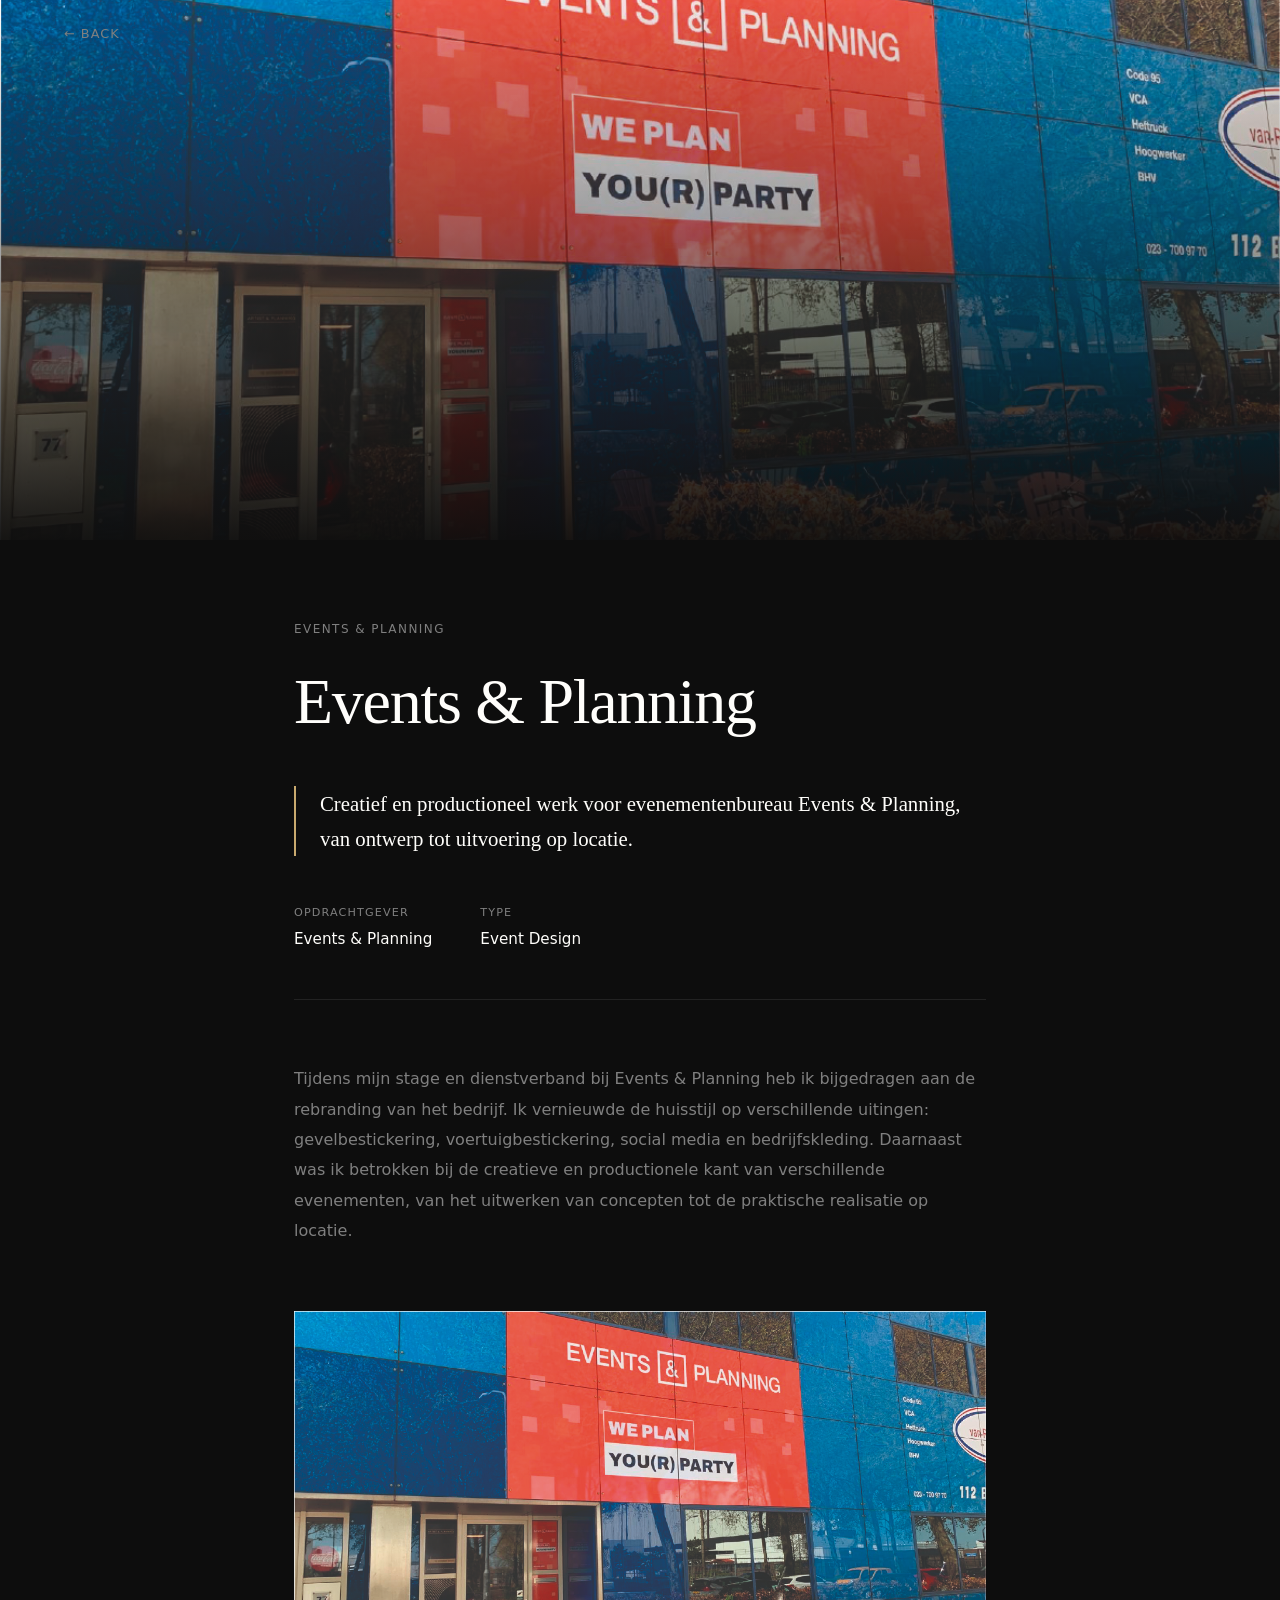
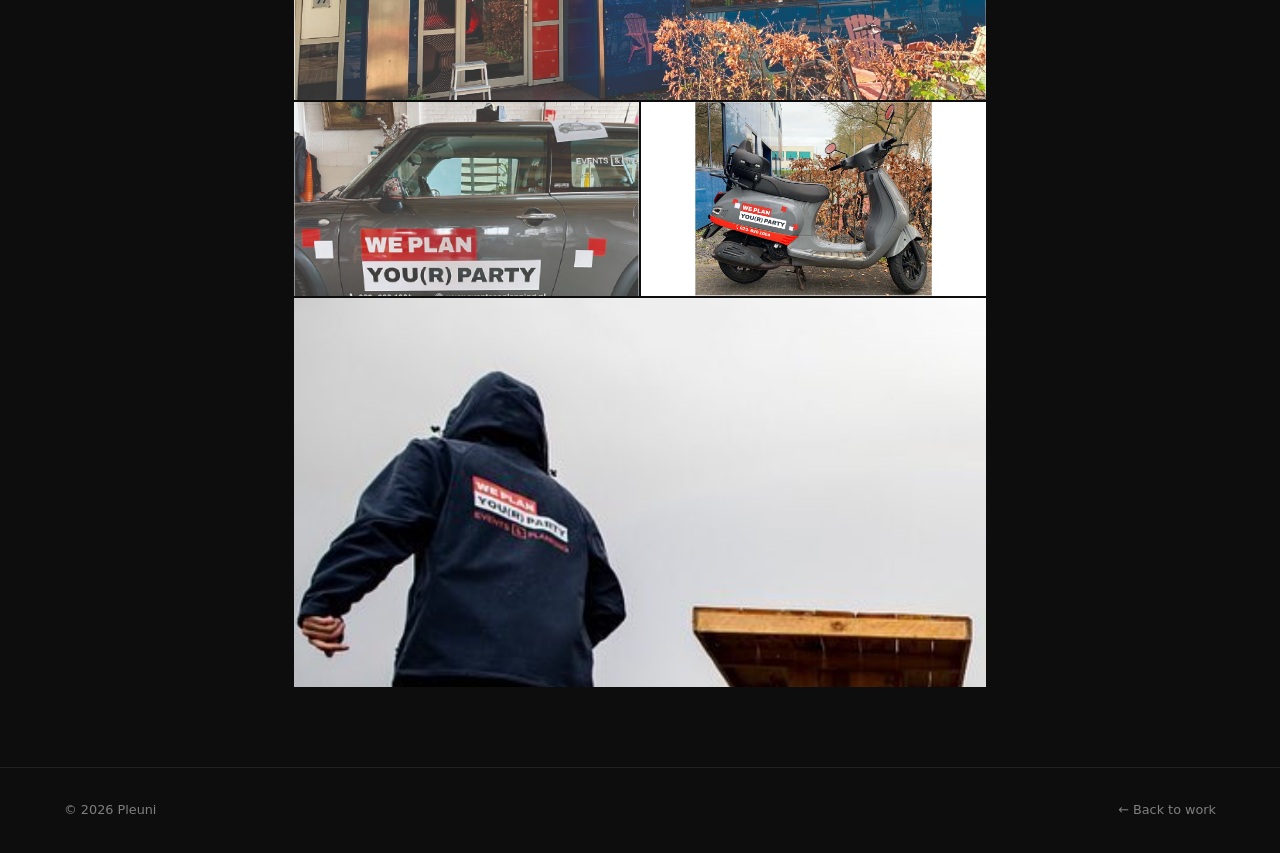
==== events.html @ d431f36a "hl" ====
<!DOCTYPE html>
<html lang="en">
<head>
  <meta charset="UTF-8" />
  <meta name="viewport" content="width=device-width, initial-scale=1.0" />
  <title>Events &amp; Planning — Pleuni</title>
  <link rel="stylesheet" href="style.css" />
  <link rel="stylesheet" href="project.css" />
</head>
<body>

  <a href="index.html#work" class="back-link">← Back</a>

  <div class="project-hero" style="background-image: url('assets/events/Asset2.jpg');"></div>

  <div class="project-body">
    <span class="label">Events &amp; Planning</span>
    <h1 style="font-family:Georgia,serif;font-size:clamp(2rem,5vw,4rem);font-weight:normal;letter-spacing:-0.02em;margin-bottom:2rem;">Events &amp; Planning</h1>

    <p class="project-intro">Creatief en productioneel werk voor evenementenbureau Events &amp; Planning, van ontwerp tot uitvoering op locatie.</p>

    <div class="project-meta">
      <div class="meta-item"><span class="meta-label">Opdrachtgever</span><span class="meta-value">Events &amp; Planning</span></div>
      <div class="meta-item"><span class="meta-label">Type</span><span class="meta-value">Event Design</span></div>
    </div>

    <div class="project-text">
      <p>Tijdens mijn stage en dienstverband bij Events & Planning heb ik bijgedragen aan de rebranding van het bedrijf. Ik vernieuwde de huisstijl op verschillende uitingen: gevelbestickering, voertuigbestickering, social media en bedrijfskleding.
Daarnaast was ik betrokken bij de creatieve en productionele kant van verschillende evenementen, van het uitwerken van concepten tot de praktische realisatie op locatie.
</p>
    </div>

    <div class="gallery cols-2">
      <img src="assets/events/Asset2.jpg" alt="Events & Planning" class="wide span-2" />
      <img src="assets/events/Asset3.jpg" alt="Detail" class="wide" />
      <img src="assets/events/scootie.jpg" alt="Scootie" class="wide" />
<img src="assets/events/screenshot.png" alt="Screenshot" class="wide span-2 top" />    </div>
  </div>

  <footer>
    <span>© 2026 Pleuni</span>
    <a href="index.html#work" style="color:var(--muted);text-decoration:none;font-size:0.8rem;">← Back to work</a>
  </footer>

</body>
</html>
---- style.css ----
/* ── Reset & base ── */
*, *::before, *::after { box-sizing: border-box; margin: 0; padding: 0; }

:root {
  --bg: #0d0d0d;
  --bg-2: #111111;
  --bg-3: #161616;
  --text: #fffefb;
  --muted: #7f7f7f;
  --border: #222;
  --accent: #c8a96e;
  --font-sans: 'Inter', system-ui, -apple-system, sans-serif;
  --font-serif: 'Georgia', 'Times New Roman', serif;
}

html {
  scroll-behavior: smooth;
  overflow-x: hidden;
}

body {
  background: var(--bg);
  color: var(--text);
  font-family: var(--font-sans);
  font-size: 16px;
  line-height: 1.6;
  overflow-x: hidden;
}

/* ── Nav ── */
nav {
  position: fixed;
  top: 0; left: 0; right: 0;
  z-index: 100;
  display: flex;
  justify-content: space-between;
  align-items: center;
  padding: 1.25rem 4rem;
  background: rgba(13, 13, 13, 0.85);
  backdrop-filter: blur(12px);
  border-bottom: 1px solid transparent;
  transition: border-color 0.3s;
}

nav.scrolled { border-bottom-color: var(--border); }

.nav-logo {
  font-size: 1.1rem;
  font-weight: 600;
  letter-spacing: -0.02em;
  color: var(--text);
}

nav ul {
  display: flex;
  gap: 2.5rem;
  list-style: none;
}

nav a {
  color: var(--muted);
  text-decoration: none;
  font-size: 0.875rem;
  letter-spacing: 0.04em;
  text-transform: uppercase;
  transition: color 0.2s;
}

nav a:hover { color: var(--text); }

/* ── Shared ── */
.label {
  display: block;
  font-size: 0.75rem;
  letter-spacing: 0.12em;
  text-transform: uppercase;
  color: var(--muted);
  margin-bottom: 0.75rem;
}

.section-header { margin-bottom: 3.5rem; }
.section-header h2 {
  font-family: var(--font-serif);
  font-size: clamp(2.5rem, 5vw, 4rem);
  font-weight: normal;
  line-height: 1.1;
  letter-spacing: -0.02em;
}

.btn {
  display: inline-block;
  padding: 0.85rem 2rem;
  border: 1px solid var(--text);
  color: var(--text);
  text-decoration: none;
  font-size: 0.875rem;
  letter-spacing: 0.06em;
  text-transform: uppercase;
  transition: background 0.2s, color 0.2s;
}

.btn:hover {
  background: var(--text);
  color: var(--bg);
}

.btn-large {
  font-size: 1rem;
  padding: 1.1rem 2.5rem;
}

.placeholder {
  background: var(--bg-3);
  border: 1px solid var(--border);
}

/* ── Hero ── */
#hero {
  min-height: 100vh;
  display: flex;
  flex-direction: row;
  align-items: center;
  justify-content: space-between;
  gap: 4rem;
  padding: 8rem 4rem 4rem;
  position: relative;
}

.hero-content { max-width: 600px; }

.hero-eyebrow {
  font-size: 0.8rem;
  letter-spacing: 0.14em;
  text-transform: uppercase;
  color: var(--accent);
  margin-bottom: 1.5rem;
}

#hero h1 {
  font-family: var(--font-serif);
  font-size: clamp(3rem, 8vw, 7rem);
  font-weight: normal;
  line-height: 1.05;
  letter-spacing: -0.03em;
  margin-bottom: 1.5rem;
}

#hero h2 {
  font-size: 1.1rem;
  font-weight: 600;
  margin-bottom: 0.75rem;
  color: var(--text);
}

#hero h1 em {
  font-style: italic;
  color: var(--accent);
}

.hero-sub {
  font-size: 1.1rem;
  color: var(--muted);
  max-width: 480px;
  margin-bottom: 2.5rem;
  line-height: 1.7;
}

.hero-scroll {
  position: absolute;
  bottom: 2.5rem;
  left: 50%;
  transform: translateX(-50%);
  font-size: 0.75rem;
  letter-spacing: 0.1em;
  color: var(--muted);
  animation: bob 2s ease-in-out infinite;
}

@keyframes bob {
  0%, 100% { transform: translateX(-50%) translateY(0); }
  50% { transform: translateX(-50%) translateY(6px); }
}

/* ── Work ── */
#work {
  padding: 7rem 4rem;
  border-top: 1px solid var(--border);
}

.projects-grid {
  display: grid;
  grid-template-columns: repeat(2, 1fr);
  gap: 2px;
}

.projects-grid .project-card:last-child:nth-child(odd) {
  grid-column: span 2;
}

.project-card {
  background: var(--bg-2);
  overflow: hidden;
  transition: background 0.3s;
  cursor: pointer;
  position: relative;
}

.project-card:hover { background: var(--bg-3); }

.project-img {
  width: 100%;
  aspect-ratio: 16/9;
  transition: transform 0.4s ease;
  background-size: cover;
  background-position: center;
}

.project-card:hover .project-img { transform: scale(1.02); }

.project-info { padding: 1.75rem 2rem 2rem; }

.project-tag {
  display: inline-block;
  font-size: 0.7rem;
  letter-spacing: 0.1em;
  text-transform: uppercase;
  color: var(--accent);
  margin-bottom: 0.75rem;
  border: 1px solid var(--accent);
  padding: 0.2rem 0.6rem;
}

.project-info h3 {
  font-family: var(--font-serif);
  font-size: 1.5rem;
  font-weight: normal;
  margin-bottom: 0.5rem;
}

.project-info p {
  font-size: 0.9rem;
  color: var(--muted);
  line-height: 1.65;
  margin-bottom: 1.25rem;
}

.project-link {
  font-size: 0.8rem;
  letter-spacing: 0.06em;
  color: var(--text);
  text-decoration: none;
  text-transform: uppercase;
  border-bottom: 1px solid var(--border);
  padding-bottom: 2px;
  transition: border-color 0.2s, color 0.2s;
}

.project-link:hover {
  color: var(--accent);
  border-color: var(--accent);
}

/* ── About ── */
#about {
  padding: 7rem 4rem;
  border-top: 1px solid var(--border);
}

.about-inner {
  display: grid;
  grid-template-columns: 1fr 380px;
  gap: 5rem;
  align-items: start;
}

.about-lead {
  font-family: var(--font-serif);
  font-size: 1.4rem;
  line-height: 1.5;
  margin-bottom: 1.5rem;
  color: var(--text);
}

.about-text p {
  color: var(--muted);
  line-height: 1.8;
  margin-bottom: 1rem;
  max-width: 520px;
}

.skills {
  display: flex;
  flex-wrap: wrap;
  gap: 0.5rem;
  margin-top: 2rem;
}

.skills span {
  font-size: 0.75rem;
  letter-spacing: 0.06em;
  text-transform: uppercase;
  padding: 0.4rem 0.9rem;
  border: 1px solid var(--border);
  color: var(--muted);
}

/* ── Contact ── */
#contact {
  padding: 7rem 4rem;
  border-top: 1px solid var(--border);
  text-align: center;
}

.contact-inner { max-width: 640px; margin: 0 auto; }
.contact-inner .section-header { margin-bottom: 1.5rem; }

.contact-sub {
  color: var(--muted);
  margin-bottom: 2.5rem;
  font-size: 1rem;
}

.socials {
  display: flex;
  justify-content: center;
  gap: 2rem;
  margin-top: 3rem;
}

.socials a {
  font-size: 0.8rem;
  letter-spacing: 0.08em;
  text-transform: uppercase;
  color: var(--muted);
  text-decoration: none;
  transition: color 0.2s;
}

.socials a:hover { color: var(--text); }

/* ── Footer ── */
footer {
  padding: 2rem 4rem;
  border-top: 1px solid var(--border);
  display: flex;
  justify-content: space-between;
  font-size: 0.8rem;
  color: var(--muted);
}

/* ── Scroll reveal ── */
.reveal {
  opacity: 0;
  transform: translateY(28px);
  transition: opacity 0.7s ease, transform 0.7s ease;
}

.reveal.visible {
  opacity: 1;
  transform: none;
}

/* ── Responsive ── */
@media (max-width: 900px) {
  nav { padding: 1.25rem 2rem; }
  #hero, #work, #about, #contact { padding-left: 2rem; padding-right: 2rem; }
  .projects-grid { grid-template-columns: 1fr; }
  .about-inner { grid-template-columns: 1fr; gap: 3rem; }
  footer { padding: 1.5rem 2rem; flex-direction: column; gap: 0.5rem; }
}

@media (max-width: 600px) {
  nav { padding: 1rem 1.5rem; }
  nav ul { gap: 1rem; font-size: 0.75rem; }
  #hero { flex-direction: column; align-items: flex-start; padding-top: 6rem; }
  #hero, #work, #about, #contact { padding-left: 1.5rem; padding-right: 1.5rem; }
  .hero-content { max-width: 100%; }
  .about-inner > div[style] { width: 100% !important; height: 300px !important; position: static !important; }
}

@media (max-width: 600px) {
  nav {
    padding: 1rem 1.5rem;
  }

  nav ul {
    gap: 0.75rem;
    font-size: 0.7rem;
  }

  .nav-logo {
    font-size: 0.9rem;
  }
}
---- project.css ----
/* Project page styles — extends style.css */

.project-hero {
	min-height: 60vh;
	display: flex;
	align-items: flex-end;
	padding: 8rem 4rem 4rem;
	background-size: cover;
	background-position: center;
	position: relative;
}

.project-hero::after {
	content: '';
	position: absolute;
	inset: 0;
	background: linear-gradient(to top, rgba(13, 13, 13, 0.95) 0%, rgba(13, 13, 13, 0.3) 60%, transparent 100%);
}

.project-hero-content {
	position: relative;
	z-index: 1;
	max-width: 760px;
}

.project-hero-content .label {
	margin-bottom: 0.75rem;
}

.project-hero-content h1 {
	font-family: 'Georgia', serif;
	font-size: clamp(2.5rem, 6vw, 5rem);
	font-weight: normal;
	line-height: 1.1;
	letter-spacing: -0.02em;
	margin-bottom: 1rem;
}

.back-link {
	display: inline-flex;
	align-items: center;
	gap: 0.5rem;
	font-size: 0.8rem;
	letter-spacing: 0.08em;
	text-transform: uppercase;
	color: var(--muted);
	text-decoration: none;
	position: fixed;
	top: 1.5rem;
	left: 4rem;
	z-index: 200;
	transition: color 0.2s;
}

.back-link:hover {
	color: var(--text);
}

.project-body {
	max-width: 820px;
	margin: 0 auto;
	padding: 5rem 4rem;
}

.project-intro {
	font-family: 'Georgia', serif;
	font-size: 1.3rem;
	line-height: 1.7;
	color: var(--text);
	margin-bottom: 3rem;
	border-left: 2px solid var(--accent);
	padding-left: 1.5rem;
}

.project-meta {
	display: flex;
	gap: 3rem;
	margin-bottom: 4rem;
	padding-bottom: 3rem;
	border-bottom: 1px solid var(--border);
}

.meta-item {
	display: flex;
	flex-direction: column;
	gap: 0.3rem;
}

.meta-label {
	font-size: 0.7rem;
	letter-spacing: 0.1em;
	text-transform: uppercase;
	color: var(--muted);
}

.meta-value {
	font-size: 0.95rem;
}

.project-text p {
	color: var(--muted);
	line-height: 1.9;
	margin-bottom: 1.25rem;
	font-size: 1rem;
}

.gallery {
	margin-top: 4rem;
	display: grid;
	gap: 2px;
}

.gallery.cols-1 {
	grid-template-columns: 1fr;
}

.gallery.cols-2 {
	grid-template-columns: repeat(2, 1fr);
}

.gallery img {
	width: 100%;
	display: block;
	object-fit: cover;
}

.gallery img.tall {
	aspect-ratio: 3/4;
}

.gallery img.wide {
	aspect-ratio: 16/9;
}

.gallery img.auto {
	height: auto;
}

.gallery .span-2 {
	grid-column: span 2;
}

@media (max-width: 700px) {
	.back-link {
		left: 2rem;
	}

	.project-hero {
		padding: 7rem 2rem 3rem;
	}

	.project-body {
		padding: 3rem 2rem;
	}

	.project-meta {
		flex-wrap: wrap;
		gap: 1.5rem;
	}

	.gallery.cols-2 {
		grid-template-columns: 1fr;
	}

	.gallery .span-2 {
		grid-column: span 1;
	}
}

.gallery img.wide.top {
	object-position: top;
}

/* ── Referenties ── */
.ref-hero {
  min-height: 40vh;
  display: flex;
  flex-direction: column;
  justify-content: flex-end;
  padding: 10rem 4rem 4rem;
  border-bottom: 1px solid var(--border);
}

.ref-hero .label { margin-bottom: 1rem; }

.ref-hero h1 {
  font-family: var(--font-serif);
  font-size: clamp(2.5rem, 6vw, 5rem);
  font-weight: normal;
  line-height: 1.1;
  letter-spacing: -0.02em;
  max-width: 600px;
}

.ref-hero p {
  margin-top: 1.5rem;
  font-size: 1rem;
  color: var(--muted);
  max-width: 480px;
  line-height: 1.7;
}

.ref-list {
  max-width: 820px;
  margin: 0 auto;
  padding: 5rem 4rem;
}

.ref-item {
  padding: 3rem 0;
  border-bottom: 1px solid var(--border);
}

.ref-item:last-child { border-bottom: none; }

.ref-meta {
  display: flex;
  flex-direction: column;
  gap: 0.25rem;
  margin-bottom: 1.5rem;
}

.ref-name {
  font-family: var(--font-serif);
  font-size: 1.4rem;
  font-weight: normal;
  color: var(--text);
}

.ref-role {
  font-size: 0.8rem;
  letter-spacing: 0.08em;
  text-transform: uppercase;
  color: var(--accent);
}

.ref-context {
  font-size: 0.8rem;
  color: var(--muted);
  letter-spacing: 0.04em;
}

.ref-quote {
  font-family: var(--font-serif);
  font-size: 1.15rem;
  line-height: 1.8;
  color: var(--muted);
  border-left: 2px solid var(--accent);
  padding-left: 1.5rem;
  font-style: italic;
}

.ref-placeholder {
  font-size: 0.85rem;
  color: var(--muted);
  font-style: italic;
  border-left: 2px solid var(--border);
  padding-left: 1.5rem;
}

@media (max-width: 900px) {
  .ref-hero { padding: 7rem 2rem 3rem; }
  .ref-list { padding: 3rem 2rem; }
}

@media (max-width: 600px) {
  .ref-hero { padding: 6rem 1.5rem 2.5rem; }
  .ref-list { padding: 2rem 1.5rem; }
}
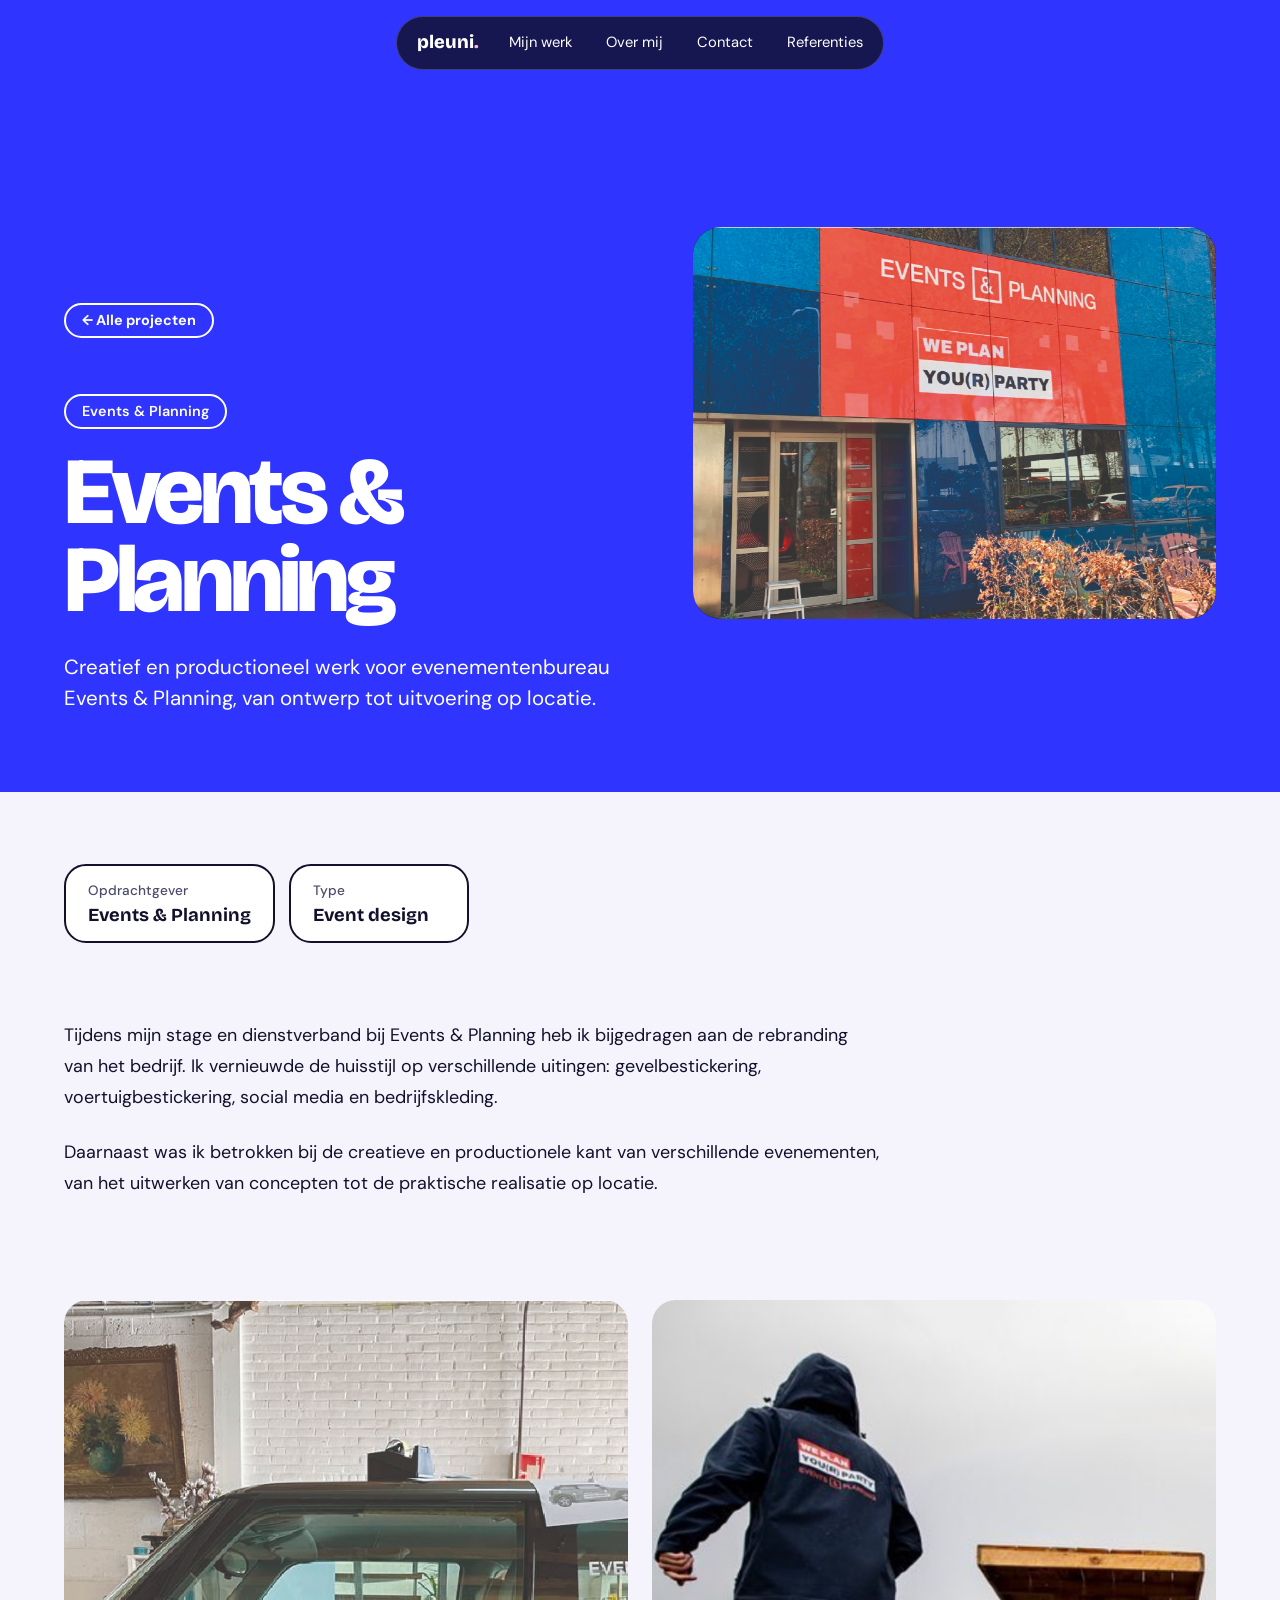
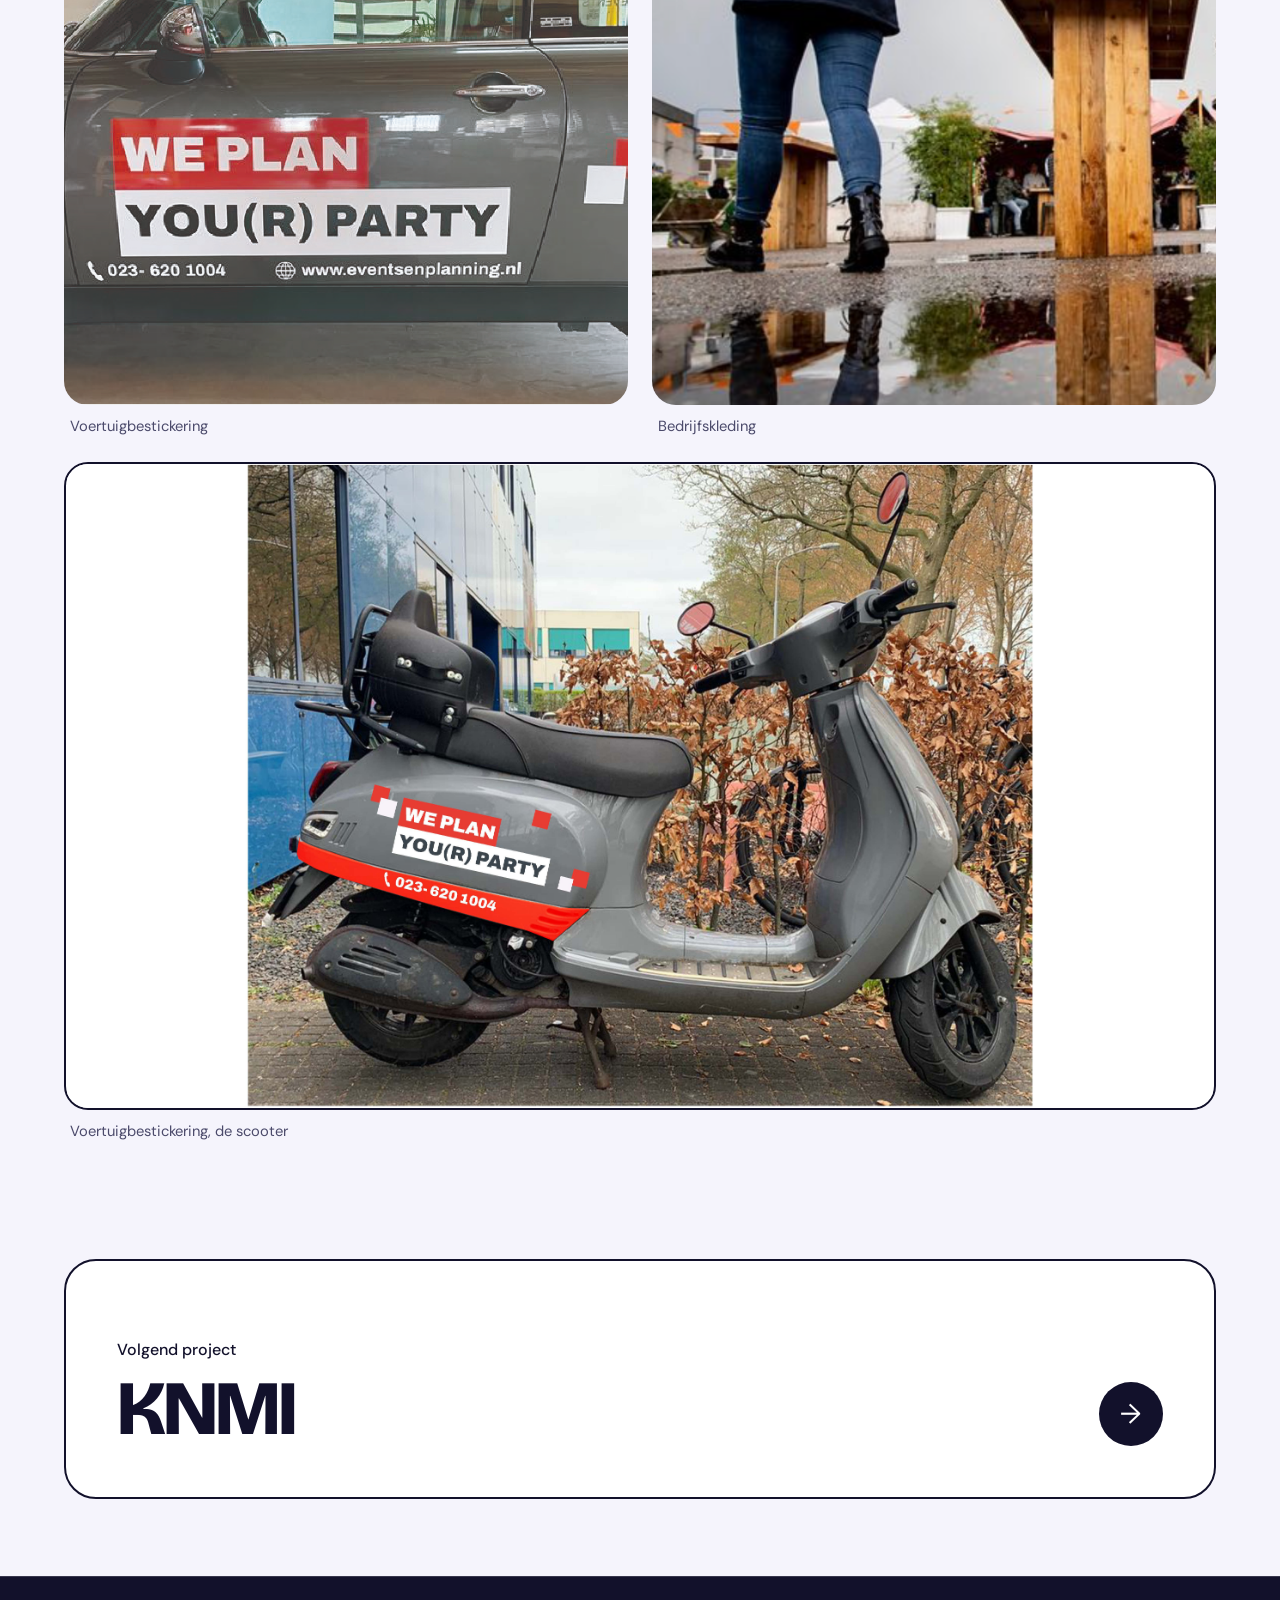
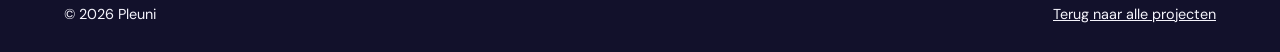
==== commit 81a0ae55: "Nieuwe detailpagina's voor alle zes projecten - Gekleurde hero per project (kleur van de kaart op de" ====
--- a/events.html
+++ b/events.html
@@ -1,46 +1,58 @@
 <!DOCTYPE html>
-<html lang="en">
+<html lang="nl">
 <head>
-  <meta charset="UTF-8" />
-  <meta name="viewport" content="width=device-width, initial-scale=1.0" />
-  <title>Events &amp; Planning — Pleuni</title>
-  <link rel="stylesheet" href="style.css" />
-  <link rel="stylesheet" href="project.css" />
+<meta charset="utf-8">
+<meta name="viewport" content="width=device-width, initial-scale=1.0">
+<title>Events &amp; Planning — Pleuni Brans</title>
+<meta name="description" content="Creatief en productioneel werk voor evenementenbureau Events &amp; Planning, van ontwerp tot uitvoering op locatie.">
+<link rel="preconnect" href="https://fonts.googleapis.com">
+<link rel="preconnect" href="https://fonts.gstatic.com" crossorigin>
+<link href="https://fonts.googleapis.com/css2?family=Bricolage+Grotesque:opsz,wght@12..96,500;12..96,700;12..96,800&family=DM+Sans:wght@400;500;700&display=swap" rel="stylesheet">
+<link rel="stylesheet" href="style.css">
+<link rel="stylesheet" href="project.css">
 </head>
-<body>
+<body class="proj">
+<div class="progress" aria-hidden="true"></div>
 
-  <a href="index.html#work" class="back-link">← Back</a>
+<nav class="nav" aria-label="Hoofdmenu">
+  <a class="logo" href="index.html">pleuni<span>.</span></a>
+  <a class="link" href="index.html#work">Mijn werk</a>
+  <a class="link" href="index.html#about">Over mij</a>
+  <a class="link" href="index.html#contact">Contact</a>
+  <a class="link" href="referenties.html">Referenties</a>
+</nav>
 
-  <div class="project-hero" style="background-image: url('assets/events/Asset2.jpg');"></div>
+<header class="p-hero t-blue">
+  <div>
+    <a class="back" href="index.html#work">← Alle projecten</a><br>
+    <span class="tag">Events &amp; Planning</span>
+    <h1>Events &amp; Planning</h1>
+    <p class="lead">Creatief en productioneel werk voor evenementenbureau Events &amp; Planning, van ontwerp tot uitvoering op locatie.</p>
+  </div>
+  <div class="p-hero-img "><img src="assets/events/Asset2.jpg" alt="Gevel van Events &amp; Planning met nieuwe bestickering"></div>
+</header>
 
-  <div class="project-body">
-    <span class="label">Events &amp; Planning</span>
-    <h1 style="font-family:Georgia,serif;font-size:clamp(2rem,5vw,4rem);font-weight:normal;letter-spacing:-0.02em;margin-bottom:2rem;">Events &amp; Planning</h1>
+<main>
+  <dl class="p-meta"><div><dt>Opdrachtgever</dt><dd>Events &amp; Planning</dd></div><div><dt>Type</dt><dd>Event design</dd></div></dl>
 
-    <p class="project-intro">Creatief en productioneel werk voor evenementenbureau Events &amp; Planning, van ontwerp tot uitvoering op locatie.</p>
+  <section class="p-text">
+      <p>Tijdens mijn stage en dienstverband bij Events &amp; Planning heb ik bijgedragen aan de rebranding van het bedrijf. Ik vernieuwde de huisstijl op verschillende uitingen: gevelbestickering, voertuigbestickering, social media en bedrijfskleding.</p>
+      <p>Daarnaast was ik betrokken bij de creatieve en productionele kant van verschillende evenementen, van het uitwerken van concepten tot de praktische realisatie op locatie.</p>
+  </section>
 
-    <div class="project-meta">
-      <div class="meta-item"><span class="meta-label">Opdrachtgever</span><span class="meta-value">Events &amp; Planning</span></div>
-      <div class="meta-item"><span class="meta-label">Type</span><span class="meta-value">Event Design</span></div>
-    </div>
+  <section class="p-gallery" aria-label="Beeld van het project">
+    <figure class="fig reveal portrait"><div class="frame"><img src="assets/events/Asset3.jpg" alt="Bestickerde bedrijfsauto" loading="lazy"></div><figcaption>Voertuigbestickering</figcaption></figure>
+    <figure class="fig reveal portrait"><div class="frame"><img src="assets/events/screenshot.png" alt="Jas met bedrukking van Events &amp; Planning" loading="lazy"></div><figcaption>Bedrijfskleding</figcaption></figure>
+    <figure class="fig reveal full wide light contain"><div class="frame"><img src="assets/events/scootie.jpg" alt="Bestickerde scooter" loading="lazy"></div><figcaption>Voertuigbestickering, de scooter</figcaption></figure>
+  </section>
 
-    <div class="project-text">
-      <p>Tijdens mijn stage en dienstverband bij Events & Planning heb ik bijgedragen aan de rebranding van het bedrijf. Ik vernieuwde de huisstijl op verschillende uitingen: gevelbestickering, voertuigbestickering, social media en bedrijfskleding.
-Daarnaast was ik betrokken bij de creatieve en productionele kant van verschillende evenementen, van het uitwerken van concepten tot de praktische realisatie op locatie.
-</p>
-    </div>
+  <a class="next t-white" href="knmi.html">
+    <span><small>Volgend project</small><strong>KNMI</strong></span>
+    <span class="go" aria-hidden="true"><b>→</b></span>
+  </a>
+</main>
 
-    <div class="gallery cols-2">
-      <img src="assets/events/Asset2.jpg" alt="Events & Planning" class="wide span-2" />
-      <img src="assets/events/Asset3.jpg" alt="Detail" class="wide" />
-      <img src="assets/events/scootie.jpg" alt="Scootie" class="wide" />
-<img src="assets/events/screenshot.png" alt="Screenshot" class="wide span-2 top" />    </div>
-  </div>
-
-  <footer>
-    <span>© 2026 Pleuni</span>
-    <a href="index.html#work" style="color:var(--muted);text-decoration:none;font-size:0.8rem;">← Back to work</a>
-  </footer>
-
+<footer><span>© 2026 Pleuni</span><a href="index.html#work">Terug naar alle projecten</a></footer>
+<script src="script.js"></script>
 </body>
 </html>
--- a/style.css
+++ b/style.css
@@ -1,394 +1,156 @@
-/* ── Reset & base ── */
-*, *::before, *::after { box-sizing: border-box; margin: 0; padding: 0; }
+/* Pleuni Brans — portfolio */
+:root{
+  --paper:#F5F4FC;
+  --ink:#12112B;
+  --blue:#2F35FF;
+  --pink:#FFB3E1;
+  --lav:#C9CBFF;
+  --white:#fff;
 
-:root {
-  --bg: #0d0d0d;
-  --bg-2: #111111;
-  --bg-3: #161616;
-  --text: #fffefb;
-  --muted: #7f7f7f;
-  --border: #222;
-  --accent: #c8a96e;
-  --font-sans: 'Inter', system-ui, -apple-system, sans-serif;
-  --font-serif: 'Georgia', 'Times New Roman', serif;
+  /* tokens die ook door project.css en de projectpagina's gebruikt worden */
+  --bg:var(--ink);
+  --text:var(--paper);
+  --muted:#B4B3D3;
+  --border:rgba(255,255,255,.16);
+  --accent:var(--pink);
+
+  --display:"Bricolage Grotesque","DM Sans",system-ui,sans-serif;
+  --font-serif:var(--display);
+  --body:"DM Sans",system-ui,sans-serif;
+  --pad:clamp(20px,5vw,72px);
 }
+*,*::before,*::after{box-sizing:border-box;margin:0;padding:0}
+html{scroll-behavior:smooth}
+body{font-family:var(--body);background:var(--bg);color:var(--text);font-size:1.05rem;line-height:1.6;-webkit-font-smoothing:antialiased;overflow-x:clip}
+img{max-width:100%;display:block}
+a{color:inherit}
+:focus-visible{outline:3px solid var(--pink);outline-offset:3px;border-radius:6px}
 
-html {
-  scroll-behavior: smooth;
-  overflow-x: hidden;
+/* gedeeld */
+.label{display:inline-block;font-size:.9rem;font-weight:700;color:var(--ink);background:var(--pink);padding:3px 14px;border-radius:999px;margin-bottom:1rem}
+.btn{display:inline-block;background:var(--pink);color:var(--ink);font-weight:700;text-decoration:none;padding:14px 26px;border-radius:999px;transition:transform .25s,background .25s}
+.btn:hover{transform:translateY(-3px) rotate(-1.5deg);background:var(--white)}
+.btn.dark{background:var(--ink);color:var(--white)}
+.btn.dark:hover{background:var(--blue)}
+
+/* voortgangsbalk */
+.progress{position:fixed;top:0;left:0;height:4px;width:100%;background:var(--pink);transform-origin:0 50%;transform:scaleX(0);z-index:100}
+
+/* nav */
+.nav{position:fixed;top:16px;left:50%;transform:translateX(-50%);z-index:90;display:flex;align-items:center;gap:6px;padding:6px 6px 6px 20px;border-radius:999px;background:rgba(18,17,43,.82);backdrop-filter:blur(12px);color:var(--white);max-width:calc(100% - 24px)}
+.nav .logo{font-family:var(--display);font-weight:800;font-size:1.15rem;text-decoration:none;margin-right:10px}
+.nav .logo span{color:var(--pink)}
+.nav a.link{text-decoration:none;white-space:nowrap;font-size:.92rem;padding:8px 14px;border-radius:999px;transition:background .25s}
+.nav a.link:hover,.nav a.link[aria-current="page"]{background:rgba(255,255,255,.16)}
+@media(max-width:640px){.nav .logo{display:none}.nav{padding-left:6px}.nav a.link{padding:8px 9px;font-size:.8rem}}
+
+/* hero */
+.hero{position:relative;min-height:100svh;background:var(--blue);color:var(--white);padding:120px var(--pad) 40px;display:grid;grid-template-columns:1.25fr .75fr;gap:40px;align-items:end;overflow:hidden}
+.hero h1{font-family:var(--display);font-weight:800;font-size:clamp(4.2rem,15vw,14rem);line-height:.82;letter-spacing:-.045em}
+.hero h1 .line{display:block;overflow:hidden;padding-bottom:.06em}
+.hero h1 .line span{display:inline-block;transform:translateY(105%);animation:rise 1s cubic-bezier(.2,.8,.2,1) forwards}
+.hero h1 .line:nth-child(2) span{animation-delay:.12s;color:var(--pink)}
+@keyframes rise{to{transform:none}}
+.hero .role{font-family:var(--display);font-size:clamp(1.2rem,2.2vw,1.8rem);font-weight:500;margin-top:28px;max-width:26ch;line-height:1.25;opacity:0;animation:fade .8s .7s forwards}
+.hero .btn{margin-top:28px;opacity:0;animation:fade .8s .9s forwards}
+@keyframes fade{to{opacity:1}}
+.photo-wrap{position:relative;justify-self:end;width:min(100%,420px)}
+.photo{border-radius:999px 999px 24px 24px;overflow:hidden;aspect-ratio:3/4;background:var(--pink);will-change:transform;opacity:0;animation:fade 1s .4s forwards}
+.photo img{width:100%;height:100%;object-fit:cover;object-position:42% 50%}
+.sticker{position:absolute;left:-46px;bottom:48px;width:112px;height:112px;border-radius:50%;background:var(--pink);color:var(--ink);display:grid;place-items:center;text-align:center;font-family:var(--display);font-weight:700;font-size:.95rem;line-height:1.1;transform:rotate(-12deg);will-change:transform}
+.hint{position:absolute;left:var(--pad);bottom:22px;font-size:.85rem;opacity:.7}
+@media(max-width:860px){.hero{grid-template-columns:1fr;align-items:start;padding-top:100px}.photo-wrap{justify-self:start;width:min(70%,320px)}.sticker{left:auto;right:-20px}.hint{display:none}}
+
+/* marquee */
+.marquee{background:var(--ink);color:var(--paper);overflow:hidden;white-space:nowrap;padding:18px 0}
+.marquee .track{display:inline-flex;gap:48px;animation:slide 28s linear infinite;font-family:var(--display);font-weight:700;font-size:clamp(1.3rem,3vw,2.2rem);padding-right:48px}
+.marquee i{color:var(--pink);font-style:normal}
+@keyframes slide{to{transform:translateX(-50%)}}
+
+/* secties */
+section{padding:clamp(70px,11vw,150px) var(--pad)}
+.section-title{font-family:var(--display);font-weight:800;font-size:clamp(2.6rem,8vw,7rem);letter-spacing:-.04em;line-height:.95;margin-bottom:clamp(36px,6vw,80px)}
+
+/* projecten: kaarten stapelen bij het scrollen */
+.work{background:var(--paper);color:var(--ink)}
+.stack{display:grid;gap:0}
+.card{position:sticky;top:90px;min-height:min(70vh,560px);margin-bottom:28px;border-radius:32px;padding:clamp(22px,3.5vw,48px);display:grid;grid-template-columns:1.05fr .95fr;gap:clamp(20px,3vw,48px);text-decoration:none;transform-origin:50% 0;will-change:transform;overflow:hidden}
+.card .txt{display:flex;flex-direction:column;justify-content:space-between;gap:24px}
+.card .tag{align-self:flex-start;border:2px solid currentColor;border-radius:999px;padding:4px 16px;font-size:.9rem;font-weight:600}
+.card h3{font-family:var(--display);font-weight:800;font-size:clamp(2.2rem,5.4vw,4.8rem);line-height:.94;letter-spacing:-.04em}
+.card .bottom{display:flex;justify-content:space-between;align-items:flex-end;gap:20px}
+.card p{max-width:40ch;font-size:1rem}
+.card .go{width:60px;height:60px;border-radius:50%;display:grid;place-items:center;font-size:1.6rem;background:currentColor;flex:none;transition:transform .35s cubic-bezier(.2,.8,.2,1)}
+.card .go b{color:var(--bg-card,#fff);font-weight:400;line-height:1}
+.card:hover .go{transform:rotate(-45deg) scale(1.1)}
+.card .shot{border-radius:20px;overflow:hidden;background:#000;align-self:stretch;min-height:240px}
+.card .shot img{width:100%;height:100%;object-fit:cover;transition:transform .6s cubic-bezier(.2,.8,.2,1)}
+.card:hover .shot img{transform:scale(1.04)}
+.card .shot.fit img{object-fit:contain}
+.card .shot.fit.light{background:#fff}
+/* elke volgende kaart plakt iets lager, zodat de rand van de vorige zichtbaar blijft */
+.card:nth-child(2){top:calc(90px + 14px)}
+.card:nth-child(3){top:calc(90px + 28px)}
+.card:nth-child(4){top:calc(90px + 42px)}
+.card:nth-child(5){top:calc(90px + 56px)}
+.card:nth-child(6){top:calc(90px + 70px)}
+.c1{background:var(--pink);color:var(--ink);--bg-card:var(--pink)}
+.c2{background:var(--ink);color:var(--paper);--bg-card:var(--ink)}
+.c3{background:var(--blue);color:var(--white);--bg-card:var(--blue)}
+.c4{background:var(--white);color:var(--ink);--bg-card:var(--white);border:2px solid var(--ink)}
+.c5{background:var(--lav);color:var(--ink);--bg-card:var(--lav)}
+.c6{background:var(--ink);color:var(--pink);--bg-card:var(--ink)}
+@media(max-width:800px){.card{grid-template-columns:1fr;min-height:0;border-radius:24px}.card:nth-child(1){top:76px}.card:nth-child(2){top:calc(76px + 10px)}.card:nth-child(3){top:calc(76px + 20px)}.card:nth-child(4){top:calc(76px + 30px)}.card:nth-child(5){top:calc(76px + 40px)}.card:nth-child(6){top:calc(76px + 50px)}.card .shot{min-height:0;aspect-ratio:16/10;order:-1}}
+
+/* over mij */
+.about{background:var(--ink);color:var(--paper)}
+.about .grid{display:grid;grid-template-columns:1.4fr .6fr;gap:clamp(30px,6vw,90px);align-items:start}
+.statement{font-family:var(--display);font-weight:700;font-size:clamp(1.8rem,4.2vw,3.6rem);line-height:1.1;letter-spacing:-.03em;margin-bottom:48px}
+.statement .w{opacity:.2;transition:opacity .25s}
+.statement .w.on{opacity:1}
+.about p{max-width:62ch;margin-bottom:1.2em;color:#d9d8ee}
+.about p.statement{color:var(--paper);max-width:none}
+.chips{display:flex;flex-wrap:wrap;gap:10px;margin-top:32px}
+.chips span{background:var(--blue);color:var(--white);padding:8px 18px;border-radius:999px;font-weight:600;font-size:.95rem}
+.chips span:nth-child(2){background:var(--pink);color:var(--ink)}
+.about .pic{position:sticky;top:110px}
+.about .pic img{border-radius:28px 28px 28px 200px;width:100%;aspect-ratio:4/5;object-fit:cover;background:var(--blue)}
+@media(max-width:860px){.about .grid{grid-template-columns:1fr}.about .pic{position:static;max-width:380px}}
+
+/* contact */
+.contact{background:var(--pink);color:var(--ink)}
+.contact .big{font-family:var(--display);font-weight:800;font-size:clamp(2.6rem,9vw,8.5rem);line-height:.92;letter-spacing:-.045em}
+.contact .sub{font-size:1.25rem;margin:28px 0 36px;font-weight:500;max-width:36ch}
+.mail{display:inline-block;font-family:var(--display);font-weight:700;font-size:clamp(1.3rem,3.6vw,3rem);text-decoration:none;border-bottom:4px solid var(--ink);padding-bottom:4px;word-break:break-all;transition:color .25s,border-color .25s}
+.mail:hover{color:var(--blue);border-color:var(--blue)}
+.socials{display:flex;gap:12px;margin-top:36px;flex-wrap:wrap}
+footer{background:var(--ink);color:var(--paper);padding:26px var(--pad);font-size:.9rem;display:flex;justify-content:space-between;flex-wrap:wrap;gap:10px;border-top:1px solid var(--border)}
+
+/* referenties */
+.ref-hero{background:var(--blue);color:var(--white);padding:150px var(--pad) 70px}
+.ref-hero h1{font-family:var(--display);font-weight:800;font-size:clamp(3rem,10vw,9rem);letter-spacing:-.045em;line-height:.9;max-width:11ch}
+.ref-hero p{margin-top:24px;max-width:46ch;font-size:1.2rem}
+.refs-sec{background:var(--paper);color:var(--ink)}
+.refs{display:grid;gap:28px;grid-template-columns:1.5fr 1fr;align-items:start}
+.quote{background:var(--white);border:2px solid var(--ink);border-radius:32px;padding:clamp(24px,4vw,48px)}
+.quote .who{display:flex;gap:16px;align-items:center;margin-bottom:24px}
+.avatar{width:56px;height:56px;border-radius:50%;background:var(--pink);color:var(--ink);display:grid;place-items:center;font-family:var(--display);font-weight:800;flex:none}
+.who strong{display:block;font-family:var(--display);font-size:1.25rem}
+.who small{opacity:.75;font-size:.9rem}
+.quote p{margin-bottom:1em;max-width:70ch}
+.quote.alt{background:var(--ink);color:var(--paper);border-color:var(--ink)}
+.quote.alt .avatar{background:var(--blue);color:var(--white)}
+@media(max-width:860px){.refs{grid-template-columns:1fr}}
+
+.reveal{opacity:0;transform:translateY(40px);transition:opacity .8s,transform .8s cubic-bezier(.2,.8,.2,1)}
+.reveal.in{opacity:1;transform:none}
+
+@media(prefers-reduced-motion:reduce){
+  html{scroll-behavior:auto}
+  *{animation-duration:.01ms!important;animation-delay:0s!important;transition-duration:.01ms!important}
+  .hero h1 .line span{transform:none}
+  .hero .role,.hero .btn,.photo{opacity:1}
+  .card{position:relative;top:0}
+  .statement .w{opacity:1}
+  .reveal{opacity:1;transform:none}
 }
-
-body {
-  background: var(--bg);
-  color: var(--text);
-  font-family: var(--font-sans);
-  font-size: 16px;
-  line-height: 1.6;
-  overflow-x: hidden;
-}
-
-/* ── Nav ── */
-nav {
-  position: fixed;
-  top: 0; left: 0; right: 0;
-  z-index: 100;
-  display: flex;
-  justify-content: space-between;
-  align-items: center;
-  padding: 1.25rem 4rem;
-  background: rgba(13, 13, 13, 0.85);
-  backdrop-filter: blur(12px);
-  border-bottom: 1px solid transparent;
-  transition: border-color 0.3s;
-}
-
-nav.scrolled { border-bottom-color: var(--border); }
-
-.nav-logo {
-  font-size: 1.1rem;
-  font-weight: 600;
-  letter-spacing: -0.02em;
-  color: var(--text);
-}
-
-nav ul {
-  display: flex;
-  gap: 2.5rem;
-  list-style: none;
-}
-
-nav a {
-  color: var(--muted);
-  text-decoration: none;
-  font-size: 0.875rem;
-  letter-spacing: 0.04em;
-  text-transform: uppercase;
-  transition: color 0.2s;
-}
-
-nav a:hover { color: var(--text); }
-
-/* ── Shared ── */
-.label {
-  display: block;
-  font-size: 0.75rem;
-  letter-spacing: 0.12em;
-  text-transform: uppercase;
-  color: var(--muted);
-  margin-bottom: 0.75rem;
-}
-
-.section-header { margin-bottom: 3.5rem; }
-.section-header h2 {
-  font-family: var(--font-serif);
-  font-size: clamp(2.5rem, 5vw, 4rem);
-  font-weight: normal;
-  line-height: 1.1;
-  letter-spacing: -0.02em;
-}
-
-.btn {
-  display: inline-block;
-  padding: 0.85rem 2rem;
-  border: 1px solid var(--text);
-  color: var(--text);
-  text-decoration: none;
-  font-size: 0.875rem;
-  letter-spacing: 0.06em;
-  text-transform: uppercase;
-  transition: background 0.2s, color 0.2s;
-}
-
-.btn:hover {
-  background: var(--text);
-  color: var(--bg);
-}
-
-.btn-large {
-  font-size: 1rem;
-  padding: 1.1rem 2.5rem;
-}
-
-.placeholder {
-  background: var(--bg-3);
-  border: 1px solid var(--border);
-}
-
-/* ── Hero ── */
-#hero {
-  min-height: 100vh;
-  display: flex;
-  flex-direction: row;
-  align-items: center;
-  justify-content: space-between;
-  gap: 4rem;
-  padding: 8rem 4rem 4rem;
-  position: relative;
-}
-
-.hero-content { max-width: 600px; }
-
-.hero-eyebrow {
-  font-size: 0.8rem;
-  letter-spacing: 0.14em;
-  text-transform: uppercase;
-  color: var(--accent);
-  margin-bottom: 1.5rem;
-}
-
-#hero h1 {
-  font-family: var(--font-serif);
-  font-size: clamp(3rem, 8vw, 7rem);
-  font-weight: normal;
-  line-height: 1.05;
-  letter-spacing: -0.03em;
-  margin-bottom: 1.5rem;
-}
-
-#hero h2 {
-  font-size: 1.1rem;
-  font-weight: 600;
-  margin-bottom: 0.75rem;
-  color: var(--text);
-}
-
-#hero h1 em {
-  font-style: italic;
-  color: var(--accent);
-}
-
-.hero-sub {
-  font-size: 1.1rem;
-  color: var(--muted);
-  max-width: 480px;
-  margin-bottom: 2.5rem;
-  line-height: 1.7;
-}
-
-.hero-scroll {
-  position: absolute;
-  bottom: 2.5rem;
-  left: 50%;
-  transform: translateX(-50%);
-  font-size: 0.75rem;
-  letter-spacing: 0.1em;
-  color: var(--muted);
-  animation: bob 2s ease-in-out infinite;
-}
-
-@keyframes bob {
-  0%, 100% { transform: translateX(-50%) translateY(0); }
-  50% { transform: translateX(-50%) translateY(6px); }
-}
-
-/* ── Work ── */
-#work {
-  padding: 7rem 4rem;
-  border-top: 1px solid var(--border);
-}
-
-.projects-grid {
-  display: grid;
-  grid-template-columns: repeat(2, 1fr);
-  gap: 2px;
-}
-
-.projects-grid .project-card:last-child:nth-child(odd) {
-  grid-column: span 2;
-}
-
-.project-card {
-  background: var(--bg-2);
-  overflow: hidden;
-  transition: background 0.3s;
-  cursor: pointer;
-  position: relative;
-}
-
-.project-card:hover { background: var(--bg-3); }
-
-.project-img {
-  width: 100%;
-  aspect-ratio: 16/9;
-  transition: transform 0.4s ease;
-  background-size: cover;
-  background-position: center;
-}
-
-.project-card:hover .project-img { transform: scale(1.02); }
-
-.project-info { padding: 1.75rem 2rem 2rem; }
-
-.project-tag {
-  display: inline-block;
-  font-size: 0.7rem;
-  letter-spacing: 0.1em;
-  text-transform: uppercase;
-  color: var(--accent);
-  margin-bottom: 0.75rem;
-  border: 1px solid var(--accent);
-  padding: 0.2rem 0.6rem;
-}
-
-.project-info h3 {
-  font-family: var(--font-serif);
-  font-size: 1.5rem;
-  font-weight: normal;
-  margin-bottom: 0.5rem;
-}
-
-.project-info p {
-  font-size: 0.9rem;
-  color: var(--muted);
-  line-height: 1.65;
-  margin-bottom: 1.25rem;
-}
-
-.project-link {
-  font-size: 0.8rem;
-  letter-spacing: 0.06em;
-  color: var(--text);
-  text-decoration: none;
-  text-transform: uppercase;
-  border-bottom: 1px solid var(--border);
-  padding-bottom: 2px;
-  transition: border-color 0.2s, color 0.2s;
-}
-
-.project-link:hover {
-  color: var(--accent);
-  border-color: var(--accent);
-}
-
-/* ── About ── */
-#about {
-  padding: 7rem 4rem;
-  border-top: 1px solid var(--border);
-}
-
-.about-inner {
-  display: grid;
-  grid-template-columns: 1fr 380px;
-  gap: 5rem;
-  align-items: start;
-}
-
-.about-lead {
-  font-family: var(--font-serif);
-  font-size: 1.4rem;
-  line-height: 1.5;
-  margin-bottom: 1.5rem;
-  color: var(--text);
-}
-
-.about-text p {
-  color: var(--muted);
-  line-height: 1.8;
-  margin-bottom: 1rem;
-  max-width: 520px;
-}
-
-.skills {
-  display: flex;
-  flex-wrap: wrap;
-  gap: 0.5rem;
-  margin-top: 2rem;
-}
-
-.skills span {
-  font-size: 0.75rem;
-  letter-spacing: 0.06em;
-  text-transform: uppercase;
-  padding: 0.4rem 0.9rem;
-  border: 1px solid var(--border);
-  color: var(--muted);
-}
-
-/* ── Contact ── */
-#contact {
-  padding: 7rem 4rem;
-  border-top: 1px solid var(--border);
-  text-align: center;
-}
-
-.contact-inner { max-width: 640px; margin: 0 auto; }
-.contact-inner .section-header { margin-bottom: 1.5rem; }
-
-.contact-sub {
-  color: var(--muted);
-  margin-bottom: 2.5rem;
-  font-size: 1rem;
-}
-
-.socials {
-  display: flex;
-  justify-content: center;
-  gap: 2rem;
-  margin-top: 3rem;
-}
-
-.socials a {
-  font-size: 0.8rem;
-  letter-spacing: 0.08em;
-  text-transform: uppercase;
-  color: var(--muted);
-  text-decoration: none;
-  transition: color 0.2s;
-}
-
-.socials a:hover { color: var(--text); }
-
-/* ── Footer ── */
-footer {
-  padding: 2rem 4rem;
-  border-top: 1px solid var(--border);
-  display: flex;
-  justify-content: space-between;
-  font-size: 0.8rem;
-  color: var(--muted);
-}
-
-/* ── Scroll reveal ── */
-.reveal {
-  opacity: 0;
-  transform: translateY(28px);
-  transition: opacity 0.7s ease, transform 0.7s ease;
-}
-
-.reveal.visible {
-  opacity: 1;
-  transform: none;
-}
-
-/* ── Responsive ── */
-@media (max-width: 900px) {
-  nav { padding: 1.25rem 2rem; }
-  #hero, #work, #about, #contact { padding-left: 2rem; padding-right: 2rem; }
-  .projects-grid { grid-template-columns: 1fr; }
-  .about-inner { grid-template-columns: 1fr; gap: 3rem; }
-  footer { padding: 1.5rem 2rem; flex-direction: column; gap: 0.5rem; }
-}
-
-@media (max-width: 600px) {
-  nav { padding: 1rem 1.5rem; }
-  nav ul { gap: 1rem; font-size: 0.75rem; }
-  #hero { flex-direction: column; align-items: flex-start; padding-top: 6rem; }
-  #hero, #work, #about, #contact { padding-left: 1.5rem; padding-right: 1.5rem; }
-  .hero-content { max-width: 100%; }
-  .about-inner > div[style] { width: 100% !important; height: 300px !important; position: static !important; }
-}
-
-@media (max-width: 600px) {
-  nav {
-    padding: 1rem 1.5rem;
-  }
-
-  nav ul {
-    gap: 0.75rem;
-    font-size: 0.7rem;
-  }
-
-  .nav-logo {
-    font-size: 0.9rem;
-  }
-}
--- a/project.css
+++ b/project.css
@@ -1,269 +1,79 @@
-/* Project page styles — extends style.css */
+/* Projectpagina's — bouwt voort op style.css */
 
-.project-hero {
-	min-height: 60vh;
-	display: flex;
-	align-items: flex-end;
-	padding: 8rem 4rem 4rem;
-	background-size: cover;
-	background-position: center;
-	position: relative;
+body.proj{background:var(--paper);color:var(--ink);--muted:#4b4a6b}
+body.proj .nav{border:1px solid rgba(255,255,255,.18)}
+
+/* thema per project: kleur van de hero = kleur van de kaart op de homepage */
+.t-pink{--hc:var(--pink);--hf:var(--ink)}
+.t-ink{--hc:var(--ink);--hf:var(--paper)}
+.t-blue{--hc:var(--blue);--hf:var(--white)}
+.t-white{--hc:var(--white);--hf:var(--ink)}
+.t-lav{--hc:var(--lav);--hf:var(--ink)}
+.t-inkpink{--hc:var(--ink);--hf:var(--pink)}
+
+/* hero */
+.p-hero{background:var(--hc);color:var(--hf);padding:130px var(--pad) clamp(40px,6vw,80px);display:grid;grid-template-columns:1.05fr .95fr;gap:clamp(24px,4vw,64px);align-items:end;min-height:88svh}
+.t-white .p-hero{border-bottom:2px solid var(--ink)}
+.p-hero .back{display:inline-block;font-weight:700;text-decoration:none;border:2px solid currentColor;border-radius:999px;padding:4px 16px;font-size:.9rem;margin-bottom:clamp(24px,5vw,56px);transition:transform .25s}
+.p-hero .back:hover{transform:translateX(-4px)}
+.p-hero .tag{display:inline-block;border:2px solid currentColor;border-radius:999px;padding:4px 16px;font-size:.9rem;font-weight:600;margin:0 0 20px}
+.p-hero h1{font-family:var(--display);font-weight:800;font-size:clamp(2.7rem,7.4vw,7.2rem);line-height:.92;letter-spacing:-.045em;overflow-wrap:break-word;opacity:0;transform:translateY(40px);animation:pin .9s .1s cubic-bezier(.2,.8,.2,1) forwards}
+.p-hero .lead{font-size:clamp(1.05rem,1.6vw,1.3rem);line-height:1.55;max-width:46ch;margin-top:28px;opacity:0;animation:fade .8s .5s forwards}
+@keyframes pin{to{opacity:1;transform:none}}
+.p-hero-img{border-radius:28px;overflow:hidden;background:#000;aspect-ratio:4/3;opacity:0;animation:fade 1s .3s forwards;align-self:center}
+.p-hero-img img{width:100%;height:100%;object-fit:cover;will-change:transform}
+.p-hero-img.fit img{object-fit:contain}
+.p-hero-img.light{background:#fff}
+@media(max-width:860px){.p-hero{grid-template-columns:1fr;align-items:start;min-height:0;padding-top:110px}.p-hero-img{aspect-ratio:16/10}}
+
+/* meta */
+.p-meta{padding:clamp(40px,6vw,72px) var(--pad) 0;display:flex;flex-wrap:wrap;gap:14px}
+.p-meta div{background:var(--white);border:2px solid var(--ink);border-radius:22px;padding:14px 22px;min-width:180px}
+.p-meta dt{font-size:.85rem;color:var(--muted);font-weight:500}
+.p-meta dd{font-family:var(--display);font-weight:700;font-size:1.15rem;line-height:1.25;margin-top:2px}
+
+/* tekst */
+.p-text{padding:clamp(40px,6vw,80px) var(--pad);max-width:calc(68ch + var(--pad)*2)}
+.p-text p{font-size:1.12rem;line-height:1.75;margin-bottom:1.3em;max-width:68ch}
+.p-links{display:flex;flex-wrap:wrap;gap:12px;margin-top:8px}
+.p-links .btn{background:var(--ink);color:var(--white)}
+.p-links .btn:hover{background:var(--blue)}
+
+/* galerij */
+.p-gallery{padding:0 var(--pad) clamp(60px,9vw,120px);display:grid;grid-template-columns:repeat(2,1fr);gap:clamp(12px,2vw,24px)}
+.fig{margin:0;position:relative}
+.fig.full{grid-column:1/-1}
+.fig .frame{border-radius:24px;overflow:hidden;background:#000;position:relative}
+.fig.light .frame{background:#fff;border:2px solid var(--ink)}
+.fig img{display:block;width:100%;height:auto;transition:transform .8s cubic-bezier(.2,.8,.2,1)}
+.fig:hover img{transform:scale(1.025)}
+.fig.cover .frame{aspect-ratio:4/3}
+.fig.cover img{height:100%;object-fit:cover}
+.fig.portrait .frame{aspect-ratio:4/5}
+.fig.portrait img{height:100%;object-fit:cover}
+.fig.wide .frame{aspect-ratio:16/9}
+.fig.wide img{height:100%;object-fit:contain}
+.fig.contain img{height:100%;object-fit:contain}
+.fig figcaption{font-size:.92rem;color:var(--muted);margin:10px 6px 0}
+/* rij met een hoge foto links en twee gestapelde rechts */
+.fig.tall{grid-row:span 2;display:flex;flex-direction:column}
+.fig.tall .frame{flex:1;aspect-ratio:auto;min-height:420px}
+.fig.tall img{position:absolute;inset:0;height:100%;object-fit:cover}
+.fig.fill{display:flex;flex-direction:column}
+.fig.fill .frame{flex:1;aspect-ratio:auto;min-height:200px}
+.fig.fill img{position:absolute;inset:0;height:100%;object-fit:cover}
+@media(max-width:700px){.p-gallery{grid-template-columns:1fr}.fig.tall{grid-row:auto}.fig.tall .frame{min-height:0;aspect-ratio:4/5}.fig.fill .frame{min-height:0;aspect-ratio:16/10}}
+
+/* volgend project */
+.next{display:grid;grid-template-columns:1fr auto;align-items:end;gap:20px;margin:0 var(--pad) clamp(40px,6vw,80px);padding:clamp(28px,4vw,56px);border-radius:32px;background:var(--hc);color:var(--hf);text-decoration:none;min-height:240px;transition:transform .35s cubic-bezier(.2,.8,.2,1)}
+.next:hover{transform:translateY(-6px) rotate(-.5deg)}
+.next.t-white{border:2px solid var(--ink)}
+.next small{display:block;font-size:1rem;font-weight:500;margin-bottom:10px}
+.next strong{font-family:var(--display);font-weight:800;font-size:clamp(2.2rem,6vw,5.4rem);line-height:.95;letter-spacing:-.04em}
+.next .go{width:64px;height:64px;border-radius:50%;background:currentColor;display:grid;place-items:center;font-size:1.7rem;transition:transform .35s cubic-bezier(.2,.8,.2,1)}
+.next .go b{color:var(--hc);font-weight:400;line-height:1}
+.next:hover .go{transform:rotate(-45deg) scale(1.1)}
+
+@media(prefers-reduced-motion:reduce){
+  .p-hero h1,.p-hero .lead,.p-hero-img{opacity:1;transform:none}
 }
-
-.project-hero::after {
-	content: '';
-	position: absolute;
-	inset: 0;
-	background: linear-gradient(to top, rgba(13, 13, 13, 0.95) 0%, rgba(13, 13, 13, 0.3) 60%, transparent 100%);
-}
-
-.project-hero-content {
-	position: relative;
-	z-index: 1;
-	max-width: 760px;
-}
-
-.project-hero-content .label {
-	margin-bottom: 0.75rem;
-}
-
-.project-hero-content h1 {
-	font-family: 'Georgia', serif;
-	font-size: clamp(2.5rem, 6vw, 5rem);
-	font-weight: normal;
-	line-height: 1.1;
-	letter-spacing: -0.02em;
-	margin-bottom: 1rem;
-}
-
-.back-link {
-	display: inline-flex;
-	align-items: center;
-	gap: 0.5rem;
-	font-size: 0.8rem;
-	letter-spacing: 0.08em;
-	text-transform: uppercase;
-	color: var(--muted);
-	text-decoration: none;
-	position: fixed;
-	top: 1.5rem;
-	left: 4rem;
-	z-index: 200;
-	transition: color 0.2s;
-}
-
-.back-link:hover {
-	color: var(--text);
-}
-
-.project-body {
-	max-width: 820px;
-	margin: 0 auto;
-	padding: 5rem 4rem;
-}
-
-.project-intro {
-	font-family: 'Georgia', serif;
-	font-size: 1.3rem;
-	line-height: 1.7;
-	color: var(--text);
-	margin-bottom: 3rem;
-	border-left: 2px solid var(--accent);
-	padding-left: 1.5rem;
-}
-
-.project-meta {
-	display: flex;
-	gap: 3rem;
-	margin-bottom: 4rem;
-	padding-bottom: 3rem;
-	border-bottom: 1px solid var(--border);
-}
-
-.meta-item {
-	display: flex;
-	flex-direction: column;
-	gap: 0.3rem;
-}
-
-.meta-label {
-	font-size: 0.7rem;
-	letter-spacing: 0.1em;
-	text-transform: uppercase;
-	color: var(--muted);
-}
-
-.meta-value {
-	font-size: 0.95rem;
-}
-
-.project-text p {
-	color: var(--muted);
-	line-height: 1.9;
-	margin-bottom: 1.25rem;
-	font-size: 1rem;
-}
-
-.gallery {
-	margin-top: 4rem;
-	display: grid;
-	gap: 2px;
-}
-
-.gallery.cols-1 {
-	grid-template-columns: 1fr;
-}
-
-.gallery.cols-2 {
-	grid-template-columns: repeat(2, 1fr);
-}
-
-.gallery img {
-	width: 100%;
-	display: block;
-	object-fit: cover;
-}
-
-.gallery img.tall {
-	aspect-ratio: 3/4;
-}
-
-.gallery img.wide {
-	aspect-ratio: 16/9;
-}
-
-.gallery img.auto {
-	height: auto;
-}
-
-.gallery .span-2 {
-	grid-column: span 2;
-}
-
-@media (max-width: 700px) {
-	.back-link {
-		left: 2rem;
-	}
-
-	.project-hero {
-		padding: 7rem 2rem 3rem;
-	}
-
-	.project-body {
-		padding: 3rem 2rem;
-	}
-
-	.project-meta {
-		flex-wrap: wrap;
-		gap: 1.5rem;
-	}
-
-	.gallery.cols-2 {
-		grid-template-columns: 1fr;
-	}
-
-	.gallery .span-2 {
-		grid-column: span 1;
-	}
-}
-
-.gallery img.wide.top {
-	object-position: top;
-}
-
-/* ── Referenties ── */
-.ref-hero {
-  min-height: 40vh;
-  display: flex;
-  flex-direction: column;
-  justify-content: flex-end;
-  padding: 10rem 4rem 4rem;
-  border-bottom: 1px solid var(--border);
-}
-
-.ref-hero .label { margin-bottom: 1rem; }
-
-.ref-hero h1 {
-  font-family: var(--font-serif);
-  font-size: clamp(2.5rem, 6vw, 5rem);
-  font-weight: normal;
-  line-height: 1.1;
-  letter-spacing: -0.02em;
-  max-width: 600px;
-}
-
-.ref-hero p {
-  margin-top: 1.5rem;
-  font-size: 1rem;
-  color: var(--muted);
-  max-width: 480px;
-  line-height: 1.7;
-}
-
-.ref-list {
-  max-width: 820px;
-  margin: 0 auto;
-  padding: 5rem 4rem;
-}
-
-.ref-item {
-  padding: 3rem 0;
-  border-bottom: 1px solid var(--border);
-}
-
-.ref-item:last-child { border-bottom: none; }
-
-.ref-meta {
-  display: flex;
-  flex-direction: column;
-  gap: 0.25rem;
-  margin-bottom: 1.5rem;
-}
-
-.ref-name {
-  font-family: var(--font-serif);
-  font-size: 1.4rem;
-  font-weight: normal;
-  color: var(--text);
-}
-
-.ref-role {
-  font-size: 0.8rem;
-  letter-spacing: 0.08em;
-  text-transform: uppercase;
-  color: var(--accent);
-}
-
-.ref-context {
-  font-size: 0.8rem;
-  color: var(--muted);
-  letter-spacing: 0.04em;
-}
-
-.ref-quote {
-  font-family: var(--font-serif);
-  font-size: 1.15rem;
-  line-height: 1.8;
-  color: var(--muted);
-  border-left: 2px solid var(--accent);
-  padding-left: 1.5rem;
-  font-style: italic;
-}
-
-.ref-placeholder {
-  font-size: 0.85rem;
-  color: var(--muted);
-  font-style: italic;
-  border-left: 2px solid var(--border);
-  padding-left: 1.5rem;
-}
-
-@media (max-width: 900px) {
-  .ref-hero { padding: 7rem 2rem 3rem; }
-  .ref-list { padding: 3rem 2rem; }
-}
-
-@media (max-width: 600px) {
-  .ref-hero { padding: 6rem 1.5rem 2.5rem; }
-  .ref-list { padding: 2rem 1.5rem; }
-}
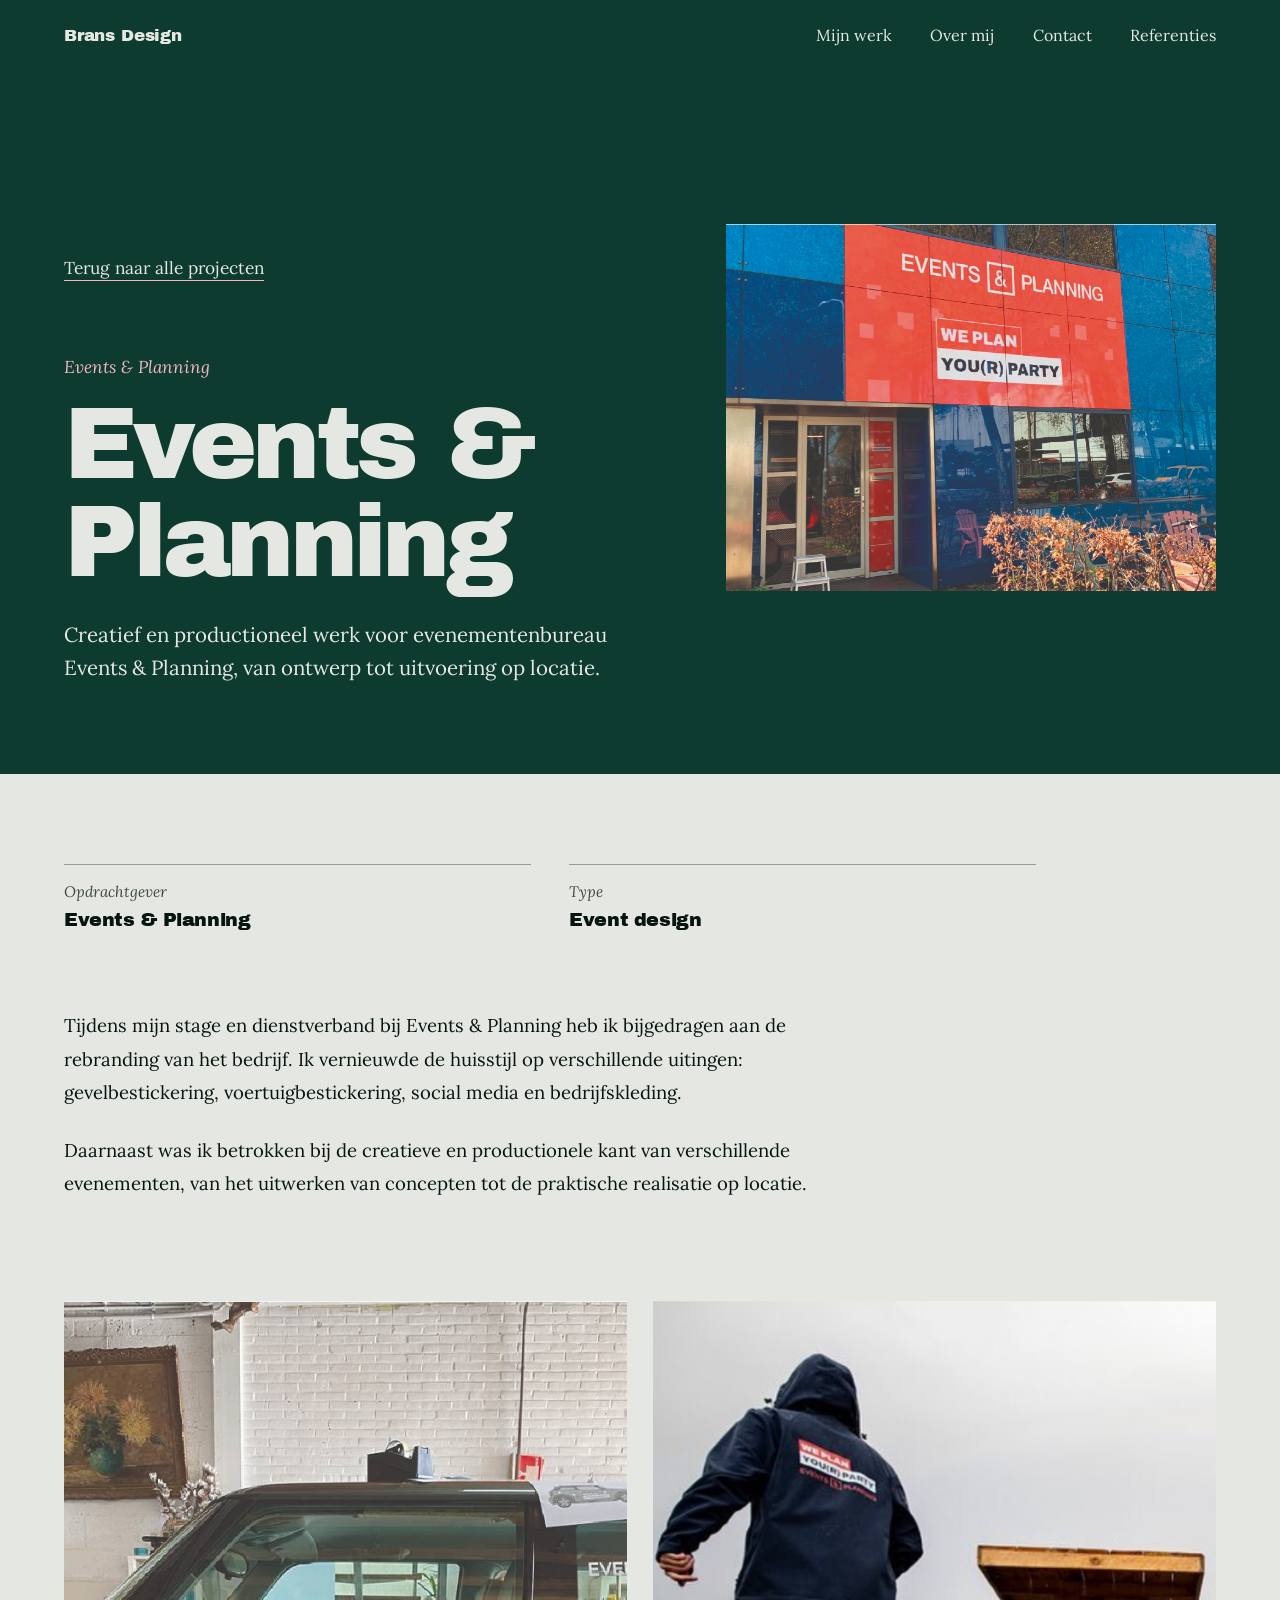
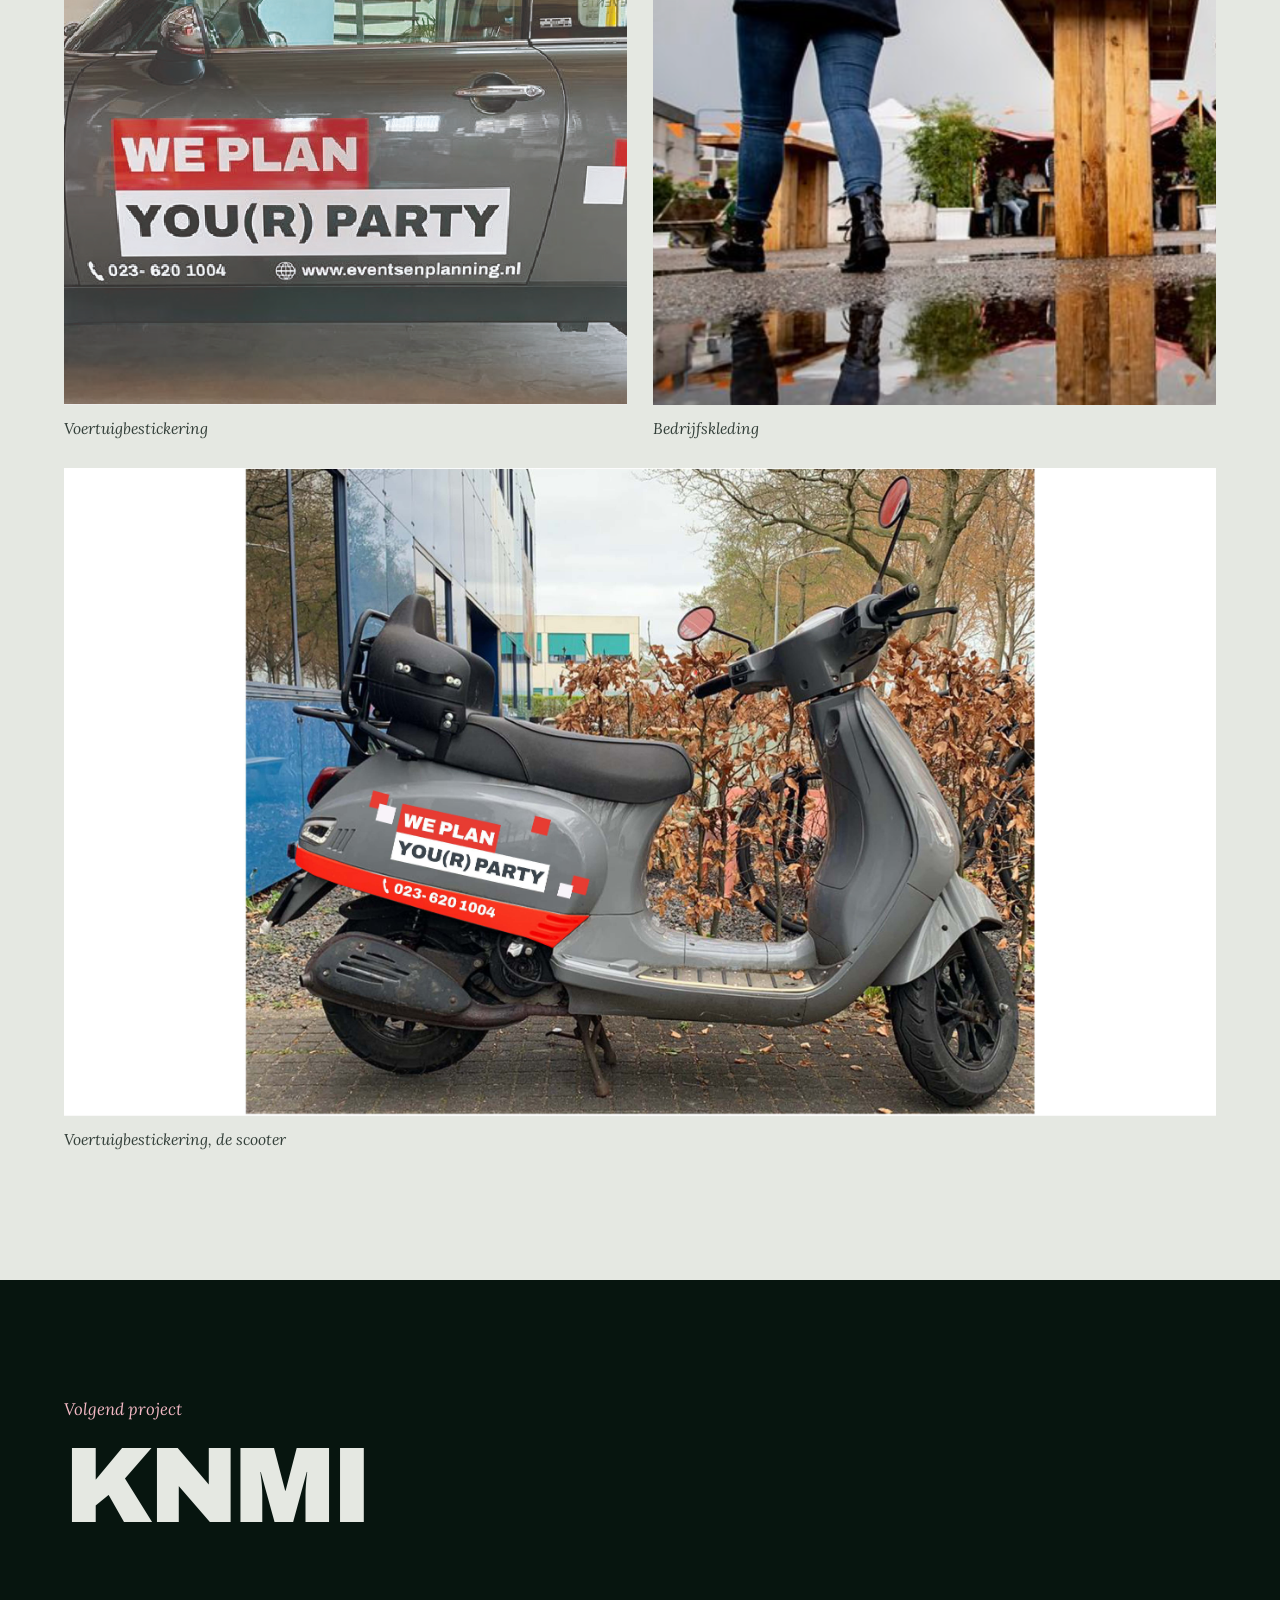
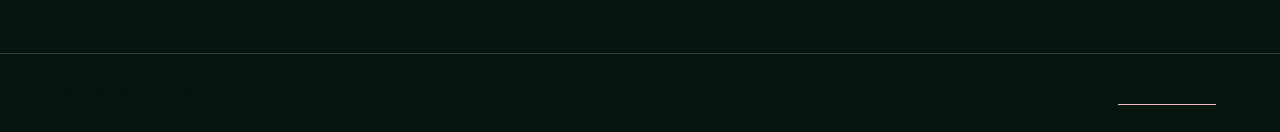
==== commit e635a692: "Nieuwe stijl: bosgroen, steengrijs en zachtroze - Hero alleen met enorme naam, zonder foto; naamrege" ====
--- a/events.html
+++ b/events.html
@@ -7,25 +7,27 @@
 <meta name="description" content="Creatief en productioneel werk voor evenementenbureau Events &amp; Planning, van ontwerp tot uitvoering op locatie.">
 <link rel="preconnect" href="https://fonts.googleapis.com">
 <link rel="preconnect" href="https://fonts.gstatic.com" crossorigin>
-<link href="https://fonts.googleapis.com/css2?family=Bricolage+Grotesque:opsz,wght@12..96,500;12..96,700;12..96,800&family=DM+Sans:wght@400;500;700&display=swap" rel="stylesheet">
-<link rel="stylesheet" href="style.css">
-<link rel="stylesheet" href="project.css">
+<link href="https://fonts.googleapis.com/css2?family=Archivo+Black&family=Lora:ital,wght@0,400;0,500;0,700;1,400;1,500&display=swap" rel="stylesheet">
+<link rel="stylesheet" href="style.css?v=20261119c">
+<link rel="stylesheet" href="project.css?v=20261119c">
 </head>
 <body class="proj">
 <div class="progress" aria-hidden="true"></div>
 
 <nav class="nav" aria-label="Hoofdmenu">
-  <a class="logo" href="index.html">pleuni<span>.</span></a>
-  <a class="link" href="index.html#work">Mijn werk</a>
-  <a class="link" href="index.html#about">Over mij</a>
-  <a class="link" href="index.html#contact">Contact</a>
-  <a class="link" href="referenties.html">Referenties</a>
+  <a class="logo" href="index.html">Brans Design</a>
+  <div class="links">
+    <a class="link" href="index.html#work">Mijn werk</a>
+    <a class="link" href="index.html#about">Over mij</a>
+    <a class="link" href="index.html#contact">Contact</a>
+    <a class="link" href="referenties.html">Referenties</a>
+  </div>
 </nav>
 
-<header class="p-hero t-blue">
+<header class="p-hero">
   <div>
-    <a class="back" href="index.html#work">← Alle projecten</a><br>
-    <span class="tag">Events &amp; Planning</span>
+    <a class="back tl" href="index.html#work">Terug naar alle projecten</a>
+    <span class="disc">Events &amp; Planning</span>
     <h1>Events &amp; Planning</h1>
     <p class="lead">Creatief en productioneel werk voor evenementenbureau Events &amp; Planning, van ontwerp tot uitvoering op locatie.</p>
   </div>
@@ -46,13 +48,13 @@
     <figure class="fig reveal full wide light contain"><div class="frame"><img src="assets/events/scootie.jpg" alt="Bestickerde scooter" loading="lazy"></div><figcaption>Voertuigbestickering, de scooter</figcaption></figure>
   </section>
 
-  <a class="next t-white" href="knmi.html">
-    <span><small>Volgend project</small><strong>KNMI</strong></span>
-    <span class="go" aria-hidden="true"><b>→</b></span>
+  <a class="next" href="knmi.html">
+    <small>Volgend project</small>
+    <strong>KNMI</strong>
   </a>
 </main>
 
-<footer><span>© 2026 Pleuni</span><a href="index.html#work">Terug naar alle projecten</a></footer>
-<script src="script.js"></script>
+<footer><span>© 2026 Brans Design</span><a class="tl" href="index.html#work">Alle projecten</a></footer>
+<script src="script.js?v=20261119c"></script>
 </body>
 </html>
--- a/style.css
+++ b/style.css
@@ -1,156 +1,127 @@
-/* Pleuni Brans — portfolio */
+/* Brans Design — portfolio van Pleuni Brans
+   Bosgroen, steengrijs en zachtroze. Archivo Black voor koppen, Lora voor tekst. */
+
 :root{
-  --paper:#F5F4FC;
-  --ink:#12112B;
-  --blue:#2F35FF;
-  --pink:#FFB3E1;
-  --lav:#C9CBFF;
-  --white:#fff;
-
-  /* tokens die ook door project.css en de projectpagina's gebruikt worden */
-  --bg:var(--ink);
-  --text:var(--paper);
-  --muted:#B4B3D3;
-  --border:rgba(255,255,255,.16);
-  --accent:var(--pink);
-
-  --display:"Bricolage Grotesque","DM Sans",system-ui,sans-serif;
-  --font-serif:var(--display);
-  --body:"DM Sans",system-ui,sans-serif;
-  --pad:clamp(20px,5vw,72px);
+  --deep:#0D3B2F;
+  --night:#07150F;
+  --stone:#E5E8E2;
+  --rose:#F2B8C4;
+  --head:"Archivo Black","Arial Black",system-ui,sans-serif;
+  --body:"Lora",Georgia,"Times New Roman",serif;
+  --pad:clamp(20px,5vw,80px);
+  --ease:cubic-bezier(.2,.8,.2,1);
 }
 *,*::before,*::after{box-sizing:border-box;margin:0;padding:0}
 html{scroll-behavior:smooth}
-body{font-family:var(--body);background:var(--bg);color:var(--text);font-size:1.05rem;line-height:1.6;-webkit-font-smoothing:antialiased;overflow-x:clip}
-img{max-width:100%;display:block}
+body{font-family:var(--body);background:var(--night);color:var(--stone);font-size:1.08rem;line-height:1.7;-webkit-font-smoothing:antialiased;overflow-x:clip}
+img{display:block;max-width:100%}
 a{color:inherit}
-:focus-visible{outline:3px solid var(--pink);outline-offset:3px;border-radius:6px}
+:focus-visible{outline:2px solid var(--rose);outline-offset:4px}
+::selection{background:var(--rose);color:var(--night)}
 
-/* gedeeld */
-.label{display:inline-block;font-size:.9rem;font-weight:700;color:var(--ink);background:var(--pink);padding:3px 14px;border-radius:999px;margin-bottom:1rem}
-.btn{display:inline-block;background:var(--pink);color:var(--ink);font-weight:700;text-decoration:none;padding:14px 26px;border-radius:999px;transition:transform .25s,background .25s}
-.btn:hover{transform:translateY(-3px) rotate(-1.5deg);background:var(--white)}
-.btn.dark{background:var(--ink);color:var(--white)}
-.btn.dark:hover{background:var(--blue)}
+/* voortgang: een dunne messing lijn bovenaan */
+.progress{position:fixed;top:0;left:0;height:2px;width:100%;background:var(--rose);transform-origin:0 50%;transform:scaleX(0);z-index:120}
 
-/* voortgangsbalk */
-.progress{position:fixed;top:0;left:0;height:4px;width:100%;background:var(--pink);transform-origin:0 50%;transform:scaleX(0);z-index:100}
+/* navigatie */
+.nav{position:fixed;top:0;left:0;right:0;z-index:100;display:flex;justify-content:space-between;align-items:center;gap:20px;padding:22px var(--pad);transition:background .4s,padding .4s}
+.nav.solid{background:rgba(7,21,15,.92);backdrop-filter:blur(8px);padding-top:14px;padding-bottom:14px}
+.nav .logo{font-family:var(--head);font-size:1.05rem;letter-spacing:-.01em;text-decoration:none;color:var(--stone)}
+.nav .links{display:flex;gap:clamp(16px,3vw,40px)}
+.nav a.link{text-decoration:none;color:var(--stone);font-size:1rem;background:linear-gradient(var(--rose),var(--rose)) 0 100%/0 1px no-repeat;padding-bottom:2px;transition:background-size .4s var(--ease)}
+.nav a.link:hover,.nav a.link[aria-current="page"]{background-size:100% 1px}
+@media(max-width:620px){.nav{flex-wrap:wrap;gap:4px 20px;padding:14px 20px}.nav .logo{flex-basis:100%}.nav a.link{font-size:.92rem}}
 
-/* nav */
-.nav{position:fixed;top:16px;left:50%;transform:translateX(-50%);z-index:90;display:flex;align-items:center;gap:6px;padding:6px 6px 6px 20px;border-radius:999px;background:rgba(18,17,43,.82);backdrop-filter:blur(12px);color:var(--white);max-width:calc(100% - 24px)}
-.nav .logo{font-family:var(--display);font-weight:800;font-size:1.15rem;text-decoration:none;margin-right:10px}
-.nav .logo span{color:var(--pink)}
-.nav a.link{text-decoration:none;white-space:nowrap;font-size:.92rem;padding:8px 14px;border-radius:999px;transition:background .25s}
-.nav a.link:hover,.nav a.link[aria-current="page"]{background:rgba(255,255,255,.16)}
-@media(max-width:640px){.nav .logo{display:none}.nav{padding-left:6px}.nav a.link{padding:8px 9px;font-size:.8rem}}
+/* tekstlinks */
+.tl{text-decoration:underline;text-decoration-color:var(--rose);text-decoration-thickness:1px;text-underline-offset:6px;transition:color .3s,text-decoration-color .3s}
+.tl:hover{color:var(--rose)}
 
-/* hero */
-.hero{position:relative;min-height:100svh;background:var(--blue);color:var(--white);padding:120px var(--pad) 40px;display:grid;grid-template-columns:1.25fr .75fr;gap:40px;align-items:end;overflow:hidden}
-.hero h1{font-family:var(--display);font-weight:800;font-size:clamp(4.2rem,15vw,14rem);line-height:.82;letter-spacing:-.045em}
-.hero h1 .line{display:block;overflow:hidden;padding-bottom:.06em}
-.hero h1 .line span{display:inline-block;transform:translateY(105%);animation:rise 1s cubic-bezier(.2,.8,.2,1) forwards}
-.hero h1 .line:nth-child(2) span{animation-delay:.12s;color:var(--pink)}
+/* hero: alleen letters */
+.hero{background:var(--deep);min-height:100svh;padding:120px var(--pad) 40px;display:flex;flex-direction:column;justify-content:space-between;gap:48px;overflow:hidden}
+.hero-top{display:flex;flex-wrap:wrap;justify-content:space-between;align-items:flex-start;gap:20px 40px;opacity:0;animation:fadein .9s 1s forwards}
+@keyframes fadein{to{opacity:1}}
+.hero-top p{font-style:italic;font-size:clamp(1.15rem,1.9vw,1.5rem);line-height:1.4;max-width:30ch}
+.status{display:flex;align-items:center;gap:12px;font-size:1rem}
+.status::before{content:"";width:9px;height:9px;border-radius:50%;background:var(--rose)}
+.hero h1{font-family:var(--head);font-weight:400;font-size:clamp(4.2rem,24.5vw,27rem);line-height:.84;letter-spacing:-.05em}
+.hero h1 .line{display:block;overflow:hidden;padding:.02em 0 .06em}
+.hero h1 .line span{display:inline-block;transform:translateY(105%);animation:rise 1.1s var(--ease) forwards;will-change:transform}
+.hero h1 .line:nth-child(2){padding-left:6vw}
+.hero h1 .line:nth-child(2) span{animation-delay:.12s}
 @keyframes rise{to{transform:none}}
-.hero .role{font-family:var(--display);font-size:clamp(1.2rem,2.2vw,1.8rem);font-weight:500;margin-top:28px;max-width:26ch;line-height:1.25;opacity:0;animation:fade .8s .7s forwards}
-.hero .btn{margin-top:28px;opacity:0;animation:fade .8s .9s forwards}
-@keyframes fade{to{opacity:1}}
-.photo-wrap{position:relative;justify-self:end;width:min(100%,420px)}
-.photo{border-radius:999px 999px 24px 24px;overflow:hidden;aspect-ratio:3/4;background:var(--pink);will-change:transform;opacity:0;animation:fade 1s .4s forwards}
-.photo img{width:100%;height:100%;object-fit:cover;object-position:42% 50%}
-.sticker{position:absolute;left:-46px;bottom:48px;width:112px;height:112px;border-radius:50%;background:var(--pink);color:var(--ink);display:grid;place-items:center;text-align:center;font-family:var(--display);font-weight:700;font-size:.95rem;line-height:1.1;transform:rotate(-12deg);will-change:transform}
-.hint{position:absolute;left:var(--pad);bottom:22px;font-size:.85rem;opacity:.7}
-@media(max-width:860px){.hero{grid-template-columns:1fr;align-items:start;padding-top:100px}.photo-wrap{justify-self:start;width:min(70%,320px)}.sticker{left:auto;right:-20px}.hint{display:none}}
+@media(max-width:860px){.hero{padding-top:100px}.hero h1{font-size:clamp(4rem,26vw,9rem)}.hero h1 .line:nth-child(2){padding-left:9vw}}
 
-/* marquee */
-.marquee{background:var(--ink);color:var(--paper);overflow:hidden;white-space:nowrap;padding:18px 0}
-.marquee .track{display:inline-flex;gap:48px;animation:slide 28s linear infinite;font-family:var(--display);font-weight:700;font-size:clamp(1.3rem,3vw,2.2rem);padding-right:48px}
-.marquee i{color:var(--pink);font-style:normal}
-@keyframes slide{to{transform:translateX(-50%)}}
+/* inleidende zin */
+.statement-sec{background:var(--stone);color:var(--night);padding:clamp(90px,14vw,200px) var(--pad)}
+.statement{font-family:var(--head);font-weight:400;font-size:clamp(2rem,5.6vw,5.6rem);line-height:1.02;letter-spacing:-.035em;max-width:17em}
+.statement .w{opacity:.16;transition:opacity .3s}
+.statement .w.on{opacity:1}
 
-/* secties */
-section{padding:clamp(70px,11vw,150px) var(--pad)}
-.section-title{font-family:var(--display);font-weight:800;font-size:clamp(2.6rem,8vw,7rem);letter-spacing:-.04em;line-height:.95;margin-bottom:clamp(36px,6vw,80px)}
-
-/* projecten: kaarten stapelen bij het scrollen */
-.work{background:var(--paper);color:var(--ink)}
-.stack{display:grid;gap:0}
-.card{position:sticky;top:90px;min-height:min(70vh,560px);margin-bottom:28px;border-radius:32px;padding:clamp(22px,3.5vw,48px);display:grid;grid-template-columns:1.05fr .95fr;gap:clamp(20px,3vw,48px);text-decoration:none;transform-origin:50% 0;will-change:transform;overflow:hidden}
-.card .txt{display:flex;flex-direction:column;justify-content:space-between;gap:24px}
-.card .tag{align-self:flex-start;border:2px solid currentColor;border-radius:999px;padding:4px 16px;font-size:.9rem;font-weight:600}
-.card h3{font-family:var(--display);font-weight:800;font-size:clamp(2.2rem,5.4vw,4.8rem);line-height:.94;letter-spacing:-.04em}
-.card .bottom{display:flex;justify-content:space-between;align-items:flex-end;gap:20px}
-.card p{max-width:40ch;font-size:1rem}
-.card .go{width:60px;height:60px;border-radius:50%;display:grid;place-items:center;font-size:1.6rem;background:currentColor;flex:none;transition:transform .35s cubic-bezier(.2,.8,.2,1)}
-.card .go b{color:var(--bg-card,#fff);font-weight:400;line-height:1}
-.card:hover .go{transform:rotate(-45deg) scale(1.1)}
-.card .shot{border-radius:20px;overflow:hidden;background:#000;align-self:stretch;min-height:240px}
-.card .shot img{width:100%;height:100%;object-fit:cover;transition:transform .6s cubic-bezier(.2,.8,.2,1)}
-.card:hover .shot img{transform:scale(1.04)}
-.card .shot.fit img{object-fit:contain}
-.card .shot.fit.light{background:#fff}
-/* elke volgende kaart plakt iets lager, zodat de rand van de vorige zichtbaar blijft */
-.card:nth-child(2){top:calc(90px + 14px)}
-.card:nth-child(3){top:calc(90px + 28px)}
-.card:nth-child(4){top:calc(90px + 42px)}
-.card:nth-child(5){top:calc(90px + 56px)}
-.card:nth-child(6){top:calc(90px + 70px)}
-.c1{background:var(--pink);color:var(--ink);--bg-card:var(--pink)}
-.c2{background:var(--ink);color:var(--paper);--bg-card:var(--ink)}
-.c3{background:var(--blue);color:var(--white);--bg-card:var(--blue)}
-.c4{background:var(--white);color:var(--ink);--bg-card:var(--white);border:2px solid var(--ink)}
-.c5{background:var(--lav);color:var(--ink);--bg-card:var(--lav)}
-.c6{background:var(--ink);color:var(--pink);--bg-card:var(--ink)}
-@media(max-width:800px){.card{grid-template-columns:1fr;min-height:0;border-radius:24px}.card:nth-child(1){top:76px}.card:nth-child(2){top:calc(76px + 10px)}.card:nth-child(3){top:calc(76px + 20px)}.card:nth-child(4){top:calc(76px + 30px)}.card:nth-child(5){top:calc(76px + 40px)}.card:nth-child(6){top:calc(76px + 50px)}.card .shot{min-height:0;aspect-ratio:16/10;order:-1}}
+/* projecten als expositielijst */
+.work{background:var(--night);padding:clamp(80px,11vw,160px) var(--pad)}
+.sec-title{font-family:var(--head);font-weight:400;font-size:clamp(3rem,10vw,10rem);line-height:.9;letter-spacing:-.045em;margin-bottom:clamp(36px,6vw,80px)}
+.list{position:relative}
+.row{position:relative;display:grid;grid-template-columns:clamp(110px,13vw,200px) minmax(0,1.5fr) minmax(0,1fr) 9.5rem;align-items:center;gap:8px clamp(20px,4vw,64px);padding:clamp(22px,3vw,38px) 0;text-decoration:none}
+.row::before{content:"";position:absolute;top:0;left:0;right:0;height:1px;background:rgba(229,232,226,.3);transform:scaleX(0);transform-origin:left;transition:transform 1.1s var(--ease)}
+.row.in::before{transform:none}
+.list .row:last-child::after{content:"";position:absolute;bottom:0;left:0;right:0;height:1px;background:rgba(229,232,226,.3)}
+.row h3{font-family:var(--head);font-weight:400;font-size:clamp(1.9rem,4.8vw,4.6rem);line-height:1;letter-spacing:-.035em;transition:transform .5s var(--ease),color .3s}
+.row p{font-size:.98rem;line-height:1.55;opacity:.78;max-width:40ch}
+.row .disc{font-style:italic;color:var(--rose);text-align:right}
+.row:hover h3,.row:focus-visible h3{transform:translateX(20px);color:var(--rose)}
+.row .thumb{display:block;width:100%;aspect-ratio:4/3;object-fit:cover;background:#000}
+.row:hover .thumb{filter:brightness(1.12)}
+@media(max-width:800px){
+  .row{grid-template-columns:1fr;gap:10px}
+  .row h3{transform:none!important}
+  .row .thumb{order:5;aspect-ratio:16/10;margin-top:6px}
+}
 
 /* over mij */
-.about{background:var(--ink);color:var(--paper)}
-.about .grid{display:grid;grid-template-columns:1.4fr .6fr;gap:clamp(30px,6vw,90px);align-items:start}
-.statement{font-family:var(--display);font-weight:700;font-size:clamp(1.8rem,4.2vw,3.6rem);line-height:1.1;letter-spacing:-.03em;margin-bottom:48px}
-.statement .w{opacity:.2;transition:opacity .25s}
-.statement .w.on{opacity:1}
-.about p{max-width:62ch;margin-bottom:1.2em;color:#d9d8ee}
-.about p.statement{color:var(--paper);max-width:none}
-.chips{display:flex;flex-wrap:wrap;gap:10px;margin-top:32px}
-.chips span{background:var(--blue);color:var(--white);padding:8px 18px;border-radius:999px;font-weight:600;font-size:.95rem}
-.chips span:nth-child(2){background:var(--pink);color:var(--ink)}
-.about .pic{position:sticky;top:110px}
-.about .pic img{border-radius:28px 28px 28px 200px;width:100%;aspect-ratio:4/5;object-fit:cover;background:var(--blue)}
-@media(max-width:860px){.about .grid{grid-template-columns:1fr}.about .pic{position:static;max-width:380px}}
+.about{background:var(--stone);color:var(--night);padding:clamp(80px,11vw,160px) var(--pad)}
+.about .sec-title{color:var(--deep)}
+.about-grid{display:grid;grid-template-columns:5fr 7fr;gap:clamp(32px,7vw,110px);align-items:start}
+.about-photo{position:sticky;top:100px;width:100%;max-width:460px}
+.about-photo .img{position:relative;overflow:hidden;aspect-ratio:4/5;background:var(--night);clip-path:inset(0 0 100% 0);transition:clip-path 1.2s var(--ease)}
+.about-photo.in .img{clip-path:inset(0)}
+.about-photo img{width:100%;height:100%;object-fit:cover;object-position:40% 50%}
+.about-text p{max-width:58ch;margin-bottom:1.3em;font-size:1.14rem;line-height:1.75}
+.skills{list-style:none;margin-top:40px;max-width:480px}
+.skills li{font-family:var(--head);font-size:1.25rem;letter-spacing:-.02em;padding:14px 0;border-top:1px solid rgba(7,21,15,.3)}
+.skills li:last-child{border-bottom:1px solid rgba(7,21,15,.3)}
+@media(max-width:860px){.about-grid{grid-template-columns:1fr}.about-photo{position:relative;top:auto;max-width:340px;margin:0 16px 0 0}}
 
 /* contact */
-.contact{background:var(--pink);color:var(--ink)}
-.contact .big{font-family:var(--display);font-weight:800;font-size:clamp(2.6rem,9vw,8.5rem);line-height:.92;letter-spacing:-.045em}
-.contact .sub{font-size:1.25rem;margin:28px 0 36px;font-weight:500;max-width:36ch}
-.mail{display:inline-block;font-family:var(--display);font-weight:700;font-size:clamp(1.3rem,3.6vw,3rem);text-decoration:none;border-bottom:4px solid var(--ink);padding-bottom:4px;word-break:break-all;transition:color .25s,border-color .25s}
-.mail:hover{color:var(--blue);border-color:var(--blue)}
-.socials{display:flex;gap:12px;margin-top:36px;flex-wrap:wrap}
-footer{background:var(--ink);color:var(--paper);padding:26px var(--pad);font-size:.9rem;display:flex;justify-content:space-between;flex-wrap:wrap;gap:10px;border-top:1px solid var(--border)}
+.contact{background:var(--deep);padding:clamp(90px,13vw,190px) var(--pad) clamp(70px,9vw,120px)}
+.contact h2{font-family:var(--head);font-weight:400;font-size:clamp(3rem,11vw,11.5rem);line-height:.88;letter-spacing:-.05em}
+.contact .sub{font-style:italic;font-size:clamp(1.15rem,1.9vw,1.5rem);margin:clamp(24px,4vw,44px) 0 clamp(30px,5vw,56px);max-width:34ch}
+.mail{display:inline-block;font-family:var(--head);font-size:clamp(1.3rem,4.4vw,4rem);letter-spacing:-.03em;text-decoration:none;word-break:break-all;background:linear-gradient(var(--rose),var(--rose)) 0 100%/100% 3px no-repeat;padding-bottom:6px;transition:color .3s}
+.mail:hover{color:var(--rose)}
+.more{display:flex;flex-wrap:wrap;gap:12px 36px;margin-top:clamp(36px,5vw,64px)}
+footer{background:var(--night);padding:26px var(--pad);display:flex;flex-wrap:wrap;justify-content:space-between;gap:10px;font-size:.95rem}
+footer span{opacity:.7}
 
 /* referenties */
-.ref-hero{background:var(--blue);color:var(--white);padding:150px var(--pad) 70px}
-.ref-hero h1{font-family:var(--display);font-weight:800;font-size:clamp(3rem,10vw,9rem);letter-spacing:-.045em;line-height:.9;max-width:11ch}
-.ref-hero p{margin-top:24px;max-width:46ch;font-size:1.2rem}
-.refs-sec{background:var(--paper);color:var(--ink)}
-.refs{display:grid;gap:28px;grid-template-columns:1.5fr 1fr;align-items:start}
-.quote{background:var(--white);border:2px solid var(--ink);border-radius:32px;padding:clamp(24px,4vw,48px)}
-.quote .who{display:flex;gap:16px;align-items:center;margin-bottom:24px}
-.avatar{width:56px;height:56px;border-radius:50%;background:var(--pink);color:var(--ink);display:grid;place-items:center;font-family:var(--display);font-weight:800;flex:none}
-.who strong{display:block;font-family:var(--display);font-size:1.25rem}
-.who small{opacity:.75;font-size:.9rem}
-.quote p{margin-bottom:1em;max-width:70ch}
-.quote.alt{background:var(--ink);color:var(--paper);border-color:var(--ink)}
-.quote.alt .avatar{background:var(--blue);color:var(--white)}
-@media(max-width:860px){.refs{grid-template-columns:1fr}}
+.ref-hero{background:var(--deep);padding:170px var(--pad) clamp(60px,8vw,110px)}
+.ref-hero h1{font-family:var(--head);font-weight:400;font-size:clamp(3.2rem,11vw,11rem);line-height:.88;letter-spacing:-.05em;max-width:9em}
+.ref-hero p{font-style:italic;font-size:clamp(1.15rem,1.9vw,1.5rem);margin-top:32px;max-width:36ch}
+.refs-sec{background:var(--stone);color:var(--night);padding:clamp(60px,9vw,130px) var(--pad)}
+.ref{display:grid;grid-template-columns:4fr 8fr;gap:clamp(24px,6vw,100px);padding:clamp(34px,5vw,64px) 0;border-top:1px solid rgba(7,21,15,.3)}
+.ref:last-child{border-bottom:1px solid rgba(7,21,15,.3)}
+.ref h2{font-family:var(--head);font-weight:400;font-size:clamp(1.5rem,2.6vw,2.2rem);letter-spacing:-.03em;line-height:1.1;color:var(--deep)}
+.ref .who p{font-style:italic;font-size:1rem;margin-top:8px;line-height:1.45}
+.ref .quote p{max-width:60ch;margin-bottom:1.2em;font-size:clamp(1.05rem,1.5vw,1.25rem);line-height:1.75}
+.ref .quote a{text-decoration:underline;text-decoration-color:var(--deep);text-underline-offset:5px}
+@media(max-width:820px){.ref{grid-template-columns:1fr}}
 
-.reveal{opacity:0;transform:translateY(40px);transition:opacity .8s,transform .8s cubic-bezier(.2,.8,.2,1)}
-.reveal.in{opacity:1;transform:none}
+.reveal .frame{clip-path:inset(0 0 100% 0);transition:clip-path 1.1s var(--ease)}
+.reveal.in .frame{clip-path:inset(0)}
 
 @media(prefers-reduced-motion:reduce){
   html{scroll-behavior:auto}
   *{animation-duration:.01ms!important;animation-delay:0s!important;transition-duration:.01ms!important}
   .hero h1 .line span{transform:none}
-  .hero .role,.hero .btn,.photo{opacity:1}
-  .card{position:relative;top:0}
+  .about-photo .img,.reveal .frame{clip-path:inset(0)}
+  .hero-top{opacity:1}
   .statement .w{opacity:1}
-  .reveal{opacity:1;transform:none}
+  .row::before{transform:none}
 }
--- a/project.css
+++ b/project.css
@@ -1,52 +1,42 @@
-/* Projectpagina's — bouwt voort op style.css */
+/* Projectpagina's: bouwt voort op style.css */
 
-body.proj{background:var(--paper);color:var(--ink);--muted:#4b4a6b}
-body.proj .nav{border:1px solid rgba(255,255,255,.18)}
-
-/* thema per project: kleur van de hero = kleur van de kaart op de homepage */
-.t-pink{--hc:var(--pink);--hf:var(--ink)}
-.t-ink{--hc:var(--ink);--hf:var(--paper)}
-.t-blue{--hc:var(--blue);--hf:var(--white)}
-.t-white{--hc:var(--white);--hf:var(--ink)}
-.t-lav{--hc:var(--lav);--hf:var(--ink)}
-.t-inkpink{--hc:var(--ink);--hf:var(--pink)}
+body.proj{background:var(--stone);color:var(--night)}
 
 /* hero */
-.p-hero{background:var(--hc);color:var(--hf);padding:130px var(--pad) clamp(40px,6vw,80px);display:grid;grid-template-columns:1.05fr .95fr;gap:clamp(24px,4vw,64px);align-items:end;min-height:88svh}
-.t-white .p-hero{border-bottom:2px solid var(--ink)}
-.p-hero .back{display:inline-block;font-weight:700;text-decoration:none;border:2px solid currentColor;border-radius:999px;padding:4px 16px;font-size:.9rem;margin-bottom:clamp(24px,5vw,56px);transition:transform .25s}
-.p-hero .back:hover{transform:translateX(-4px)}
-.p-hero .tag{display:inline-block;border:2px solid currentColor;border-radius:999px;padding:4px 16px;font-size:.9rem;font-weight:600;margin:0 0 20px}
-.p-hero h1{font-family:var(--display);font-weight:800;font-size:clamp(2.7rem,7.4vw,7.2rem);line-height:.92;letter-spacing:-.045em;overflow-wrap:break-word;opacity:0;transform:translateY(40px);animation:pin .9s .1s cubic-bezier(.2,.8,.2,1) forwards}
-.p-hero .lead{font-size:clamp(1.05rem,1.6vw,1.3rem);line-height:1.55;max-width:46ch;margin-top:28px;opacity:0;animation:fade .8s .5s forwards}
+.p-hero{background:var(--deep);color:var(--stone);padding:130px var(--pad) clamp(50px,7vw,100px);display:grid;grid-template-columns:1.1fr .9fr;gap:clamp(28px,5vw,80px);align-items:end;min-height:86svh}
+.p-hero .back{display:inline-block;margin-bottom:clamp(28px,6vw,70px)}
+.p-hero .disc{display:block;font-style:italic;color:var(--rose);margin-bottom:14px}
+.p-hero h1{font-family:var(--head);font-weight:400;font-size:clamp(2.8rem,8vw,8.2rem);line-height:.95;letter-spacing:-.045em;overflow-wrap:break-word;opacity:0;transform:translateY(40px);animation:pin .9s .1s var(--ease) forwards}
 @keyframes pin{to{opacity:1;transform:none}}
-.p-hero-img{border-radius:28px;overflow:hidden;background:#000;aspect-ratio:4/3;opacity:0;animation:fade 1s .3s forwards;align-self:center}
+.p-hero .lead{font-size:clamp(1.1rem,1.6vw,1.35rem);line-height:1.6;max-width:44ch;margin-top:28px;opacity:0;animation:fadein .8s .5s forwards}
+@keyframes fadein{to{opacity:1}}
+.p-hero-img{overflow:hidden;background:#000;aspect-ratio:4/3;align-self:center;clip-path:inset(100% 0 0 0);animation:wipe 1.1s .3s var(--ease) forwards}
+@keyframes wipe{to{clip-path:inset(0)}}
 .p-hero-img img{width:100%;height:100%;object-fit:cover;will-change:transform}
 .p-hero-img.fit img{object-fit:contain}
 .p-hero-img.light{background:#fff}
 @media(max-width:860px){.p-hero{grid-template-columns:1fr;align-items:start;min-height:0;padding-top:110px}.p-hero-img{aspect-ratio:16/10}}
 
-/* meta */
-.p-meta{padding:clamp(40px,6vw,72px) var(--pad) 0;display:flex;flex-wrap:wrap;gap:14px}
-.p-meta div{background:var(--white);border:2px solid var(--ink);border-radius:22px;padding:14px 22px;min-width:180px}
-.p-meta dt{font-size:.85rem;color:var(--muted);font-weight:500}
-.p-meta dd{font-family:var(--display);font-weight:700;font-size:1.15rem;line-height:1.25;margin-top:2px}
+/* gegevens */
+.p-meta{padding:clamp(50px,7vw,90px) var(--pad) 0;display:grid;grid-template-columns:repeat(auto-fit,minmax(190px,1fr));gap:20px clamp(20px,3vw,48px);max-width:1100px}
+.p-meta div{border-top:1px solid rgba(7,21,15,.35);padding-top:14px}
+.p-meta dt{font-style:italic;font-size:.95rem;opacity:.75}
+.p-meta dd{font-family:var(--head);font-size:1.2rem;line-height:1.25;letter-spacing:-.02em;margin-top:4px}
 
 /* tekst */
-.p-text{padding:clamp(40px,6vw,80px) var(--pad);max-width:calc(68ch + var(--pad)*2)}
-.p-text p{font-size:1.12rem;line-height:1.75;margin-bottom:1.3em;max-width:68ch}
-.p-links{display:flex;flex-wrap:wrap;gap:12px;margin-top:8px}
-.p-links .btn{background:var(--ink);color:var(--white)}
-.p-links .btn:hover{background:var(--blue)}
+.p-text{padding:clamp(40px,6vw,80px) var(--pad)}
+.p-text p{font-size:1.16rem;line-height:1.8;margin-bottom:1.3em;max-width:62ch}
+.p-links{display:flex;flex-wrap:wrap;gap:14px 36px;margin-top:10px}
+.p-links a{font-family:var(--head);color:var(--deep);letter-spacing:-.02em;text-decoration:underline;text-decoration-thickness:2px;text-underline-offset:7px;transition:color .3s}
+.p-links a:hover{color:var(--night);text-decoration-color:var(--rose)}
 
-/* galerij */
-.p-gallery{padding:0 var(--pad) clamp(60px,9vw,120px);display:grid;grid-template-columns:repeat(2,1fr);gap:clamp(12px,2vw,24px)}
+/* beeld */
+.p-gallery{padding:0 var(--pad) clamp(70px,10vw,140px);display:grid;grid-template-columns:repeat(2,1fr);gap:clamp(14px,2vw,26px)}
 .fig{margin:0;position:relative}
 .fig.full{grid-column:1/-1}
-.fig .frame{border-radius:24px;overflow:hidden;background:#000;position:relative}
-.fig.light .frame{background:#fff;border:2px solid var(--ink)}
-.fig img{display:block;width:100%;height:auto;transition:transform .8s cubic-bezier(.2,.8,.2,1)}
-.fig:hover img{transform:scale(1.025)}
+.fig .frame{overflow:hidden;background:#000;position:relative}
+.fig.light .frame{background:#fff}
+.fig img{display:block;width:100%;height:auto}
 .fig.cover .frame{aspect-ratio:4/3}
 .fig.cover img{height:100%;object-fit:cover}
 .fig.portrait .frame{aspect-ratio:4/5}
@@ -54,8 +44,8 @@
 .fig.wide .frame{aspect-ratio:16/9}
 .fig.wide img{height:100%;object-fit:contain}
 .fig.contain img{height:100%;object-fit:contain}
-.fig figcaption{font-size:.92rem;color:var(--muted);margin:10px 6px 0}
-/* rij met een hoge foto links en twee gestapelde rechts */
+.fig figcaption{font-style:italic;font-size:.98rem;margin:10px 0 0;opacity:.8}
+/* een hoge foto links, twee gestapeld rechts */
 .fig.tall{grid-row:span 2;display:flex;flex-direction:column}
 .fig.tall .frame{flex:1;aspect-ratio:auto;min-height:420px}
 .fig.tall img{position:absolute;inset:0;height:100%;object-fit:cover}
@@ -65,15 +55,13 @@
 @media(max-width:700px){.p-gallery{grid-template-columns:1fr}.fig.tall{grid-row:auto}.fig.tall .frame{min-height:0;aspect-ratio:4/5}.fig.fill .frame{min-height:0;aspect-ratio:16/10}}
 
 /* volgend project */
-.next{display:grid;grid-template-columns:1fr auto;align-items:end;gap:20px;margin:0 var(--pad) clamp(40px,6vw,80px);padding:clamp(28px,4vw,56px);border-radius:32px;background:var(--hc);color:var(--hf);text-decoration:none;min-height:240px;transition:transform .35s cubic-bezier(.2,.8,.2,1)}
-.next:hover{transform:translateY(-6px) rotate(-.5deg)}
-.next.t-white{border:2px solid var(--ink)}
-.next small{display:block;font-size:1rem;font-weight:500;margin-bottom:10px}
-.next strong{font-family:var(--display);font-weight:800;font-size:clamp(2.2rem,6vw,5.4rem);line-height:.95;letter-spacing:-.04em}
-.next .go{width:64px;height:64px;border-radius:50%;background:currentColor;display:grid;place-items:center;font-size:1.7rem;transition:transform .35s cubic-bezier(.2,.8,.2,1)}
-.next .go b{color:var(--hc);font-weight:400;line-height:1}
-.next:hover .go{transform:rotate(-45deg) scale(1.1)}
+.next{display:block;background:var(--night);color:var(--stone);padding:clamp(60px,9vw,130px) var(--pad);text-decoration:none}
+.next small{display:block;font-style:italic;font-size:1.05rem;margin-bottom:12px;color:var(--rose)}
+.next strong{display:block;font-family:var(--head);font-weight:400;font-size:clamp(2.4rem,8.4vw,8.6rem);line-height:.95;letter-spacing:-.045em;transition:transform .5s var(--ease),color .3s}
+.next:hover strong,.next:focus-visible strong{transform:translateX(20px);color:var(--rose)}
+body.proj footer{border-top:1px solid rgba(229,232,226,.2)}
 
 @media(prefers-reduced-motion:reduce){
-  .p-hero h1,.p-hero .lead,.p-hero-img{opacity:1;transform:none}
+  .p-hero h1,.p-hero .lead{opacity:1;transform:none}
+  .p-hero-img{clip-path:inset(0)}
 }
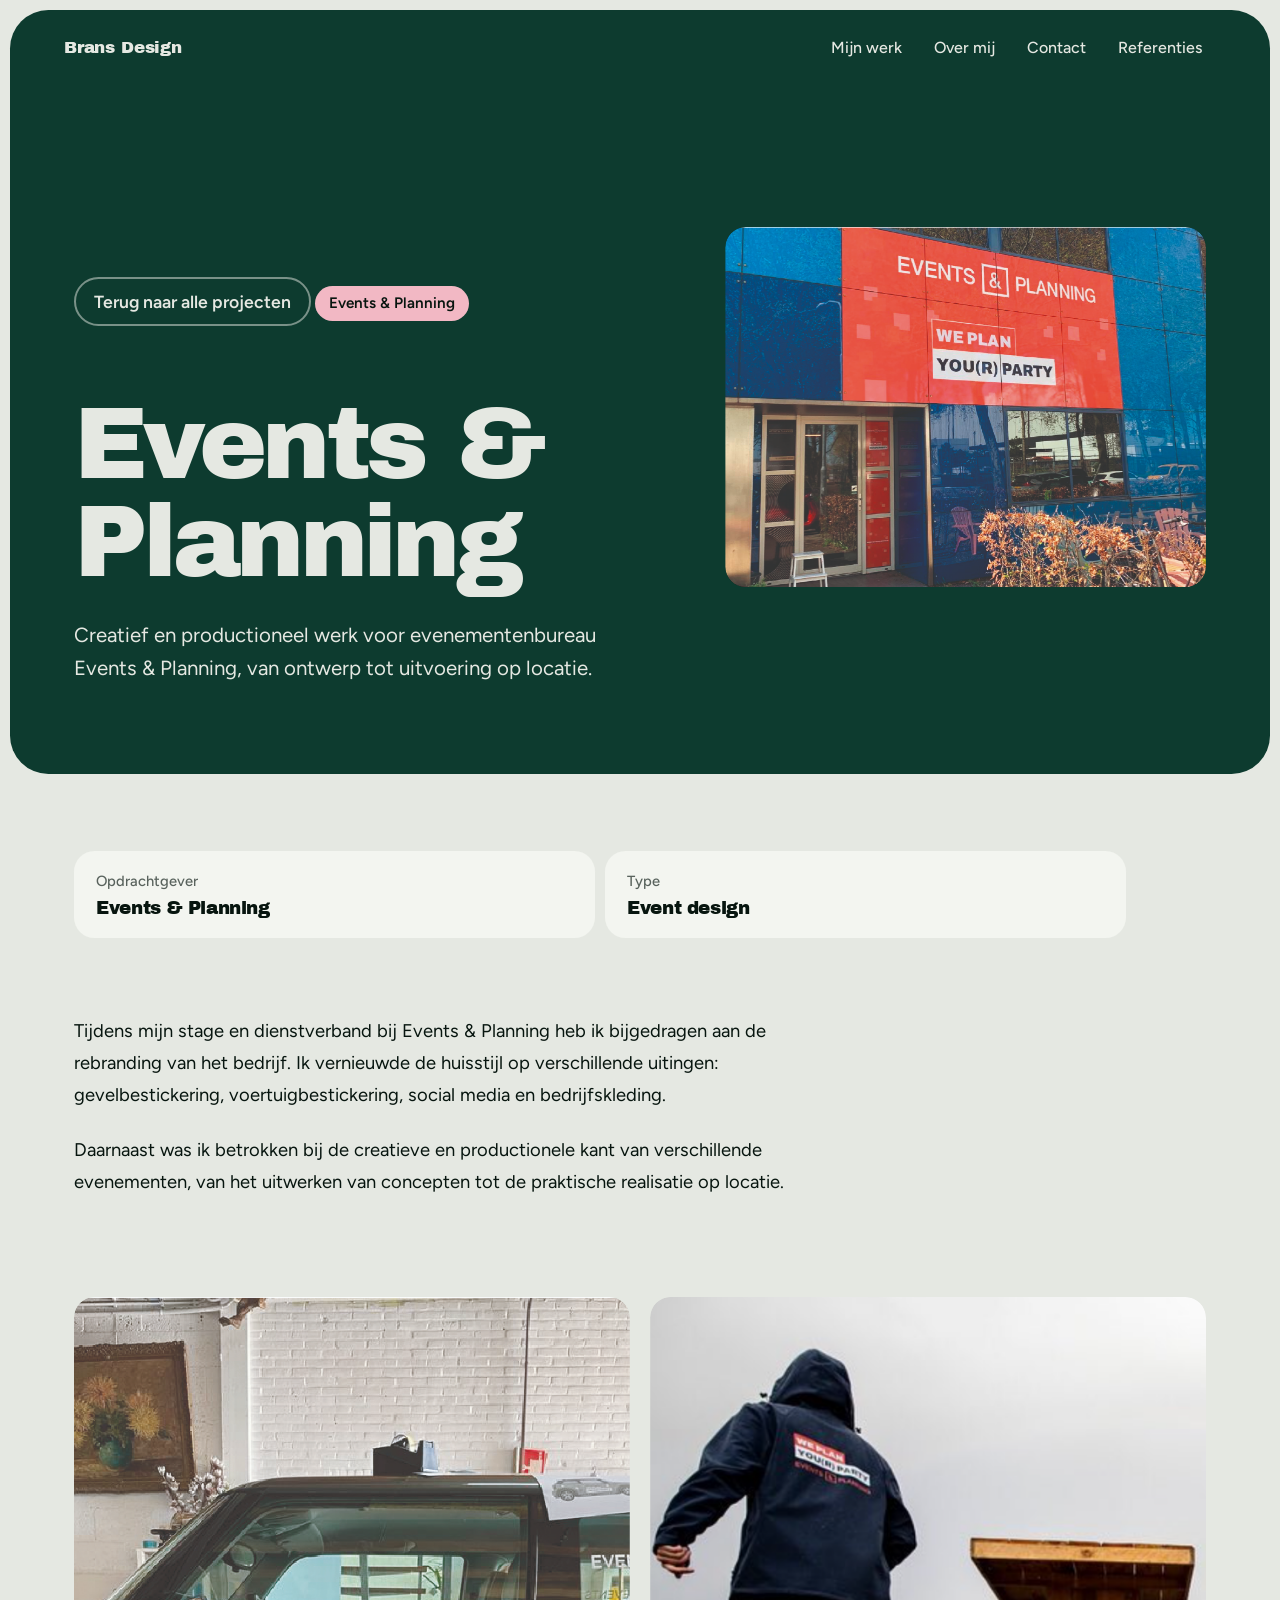
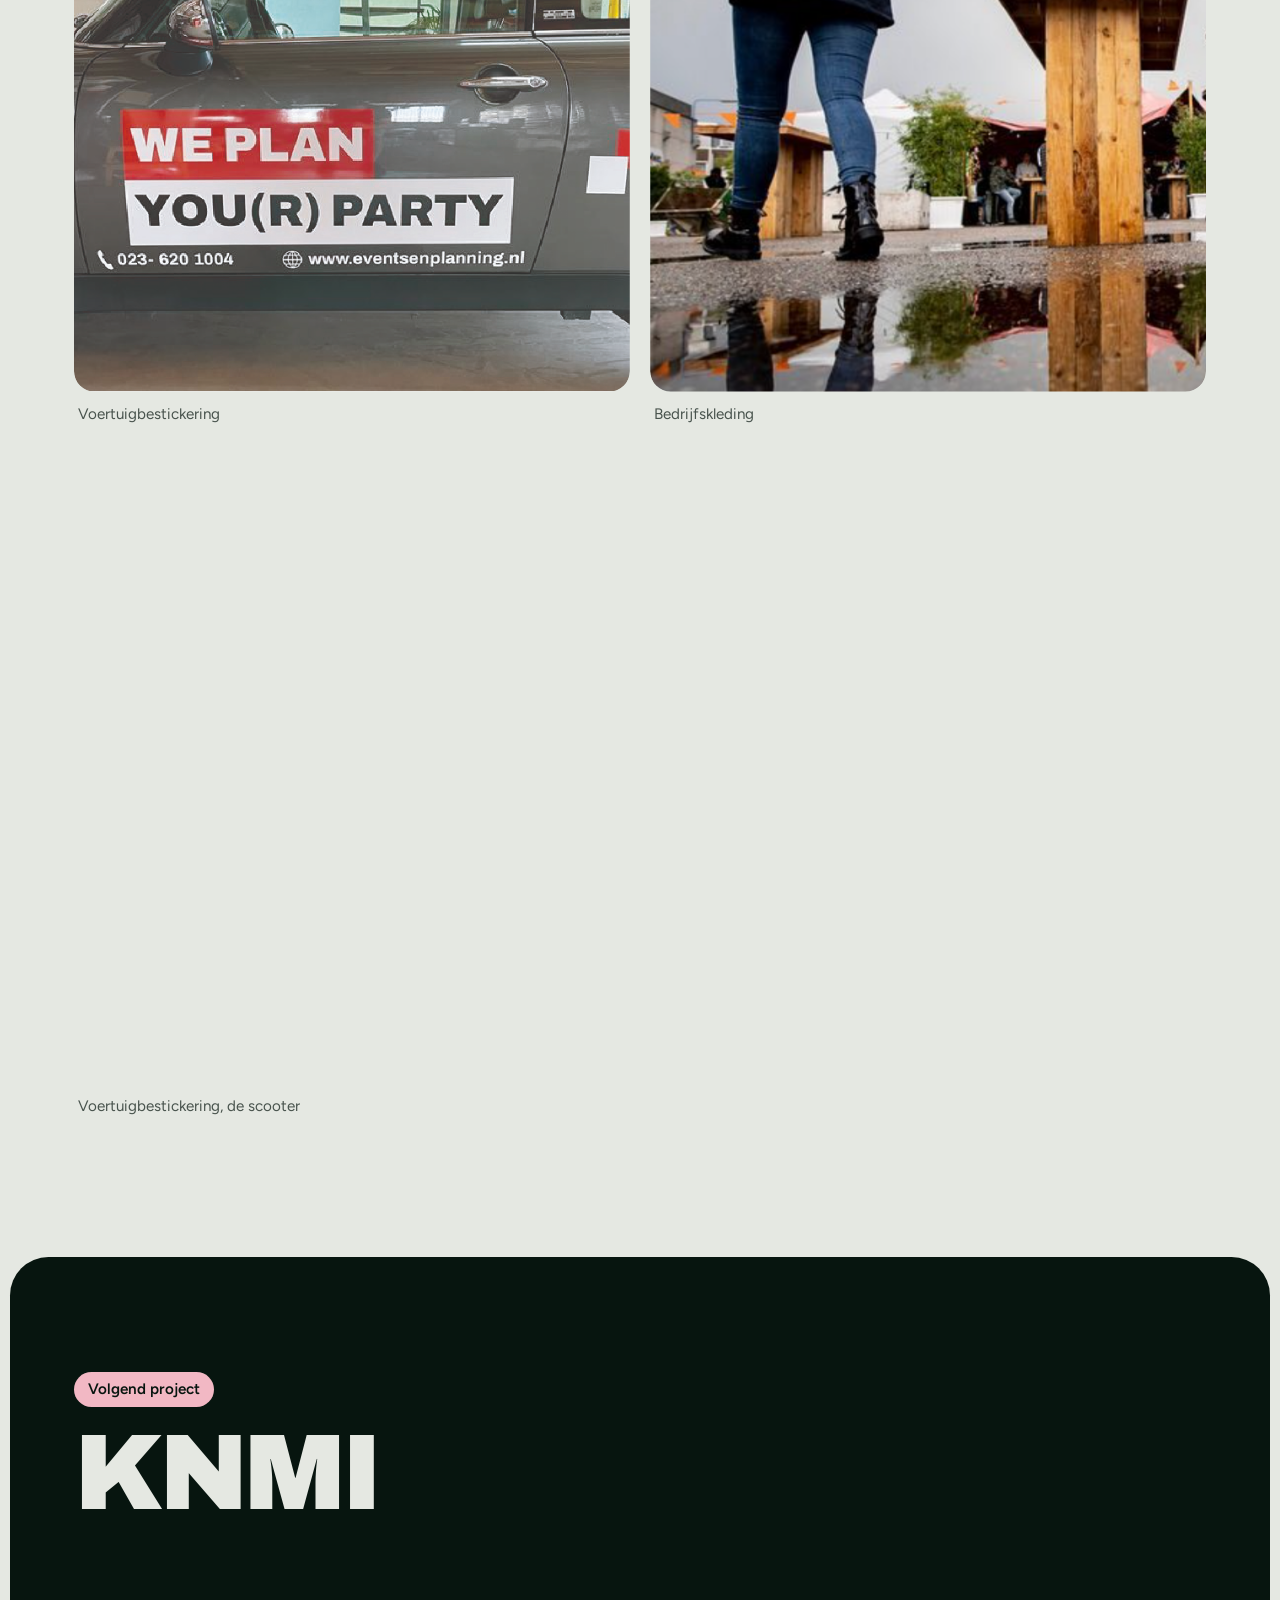
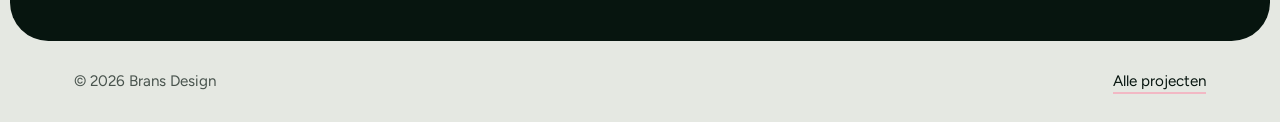
==== commit b2df6302: "Vriendelijker: ronde panelen, pill-knoppen, Figtree als tekstletter" ====
--- a/events.html
+++ b/events.html
@@ -7,9 +7,9 @@
 <meta name="description" content="Creatief en productioneel werk voor evenementenbureau Events &amp; Planning, van ontwerp tot uitvoering op locatie.">
 <link rel="preconnect" href="https://fonts.googleapis.com">
 <link rel="preconnect" href="https://fonts.gstatic.com" crossorigin>
-<link href="https://fonts.googleapis.com/css2?family=Archivo+Black&family=Lora:ital,wght@0,400;0,500;0,700;1,400;1,500&display=swap" rel="stylesheet">
-<link rel="stylesheet" href="style.css?v=20261119c">
-<link rel="stylesheet" href="project.css?v=20261119c">
+<link href="https://fonts.googleapis.com/css2?family=Archivo+Black&family=Figtree:ital,wght@0,400;0,500;0,600;1,400&display=swap" rel="stylesheet">
+<link rel="stylesheet" href="style.css?v=20261124a">
+<link rel="stylesheet" href="project.css?v=20261124a">
 </head>
 <body class="proj">
 <div class="progress" aria-hidden="true"></div>
@@ -26,7 +26,7 @@
 
 <header class="p-hero">
   <div>
-    <a class="back tl" href="index.html#work">Terug naar alle projecten</a>
+    <a class="back" href="index.html#work">Terug naar alle projecten</a>
     <span class="disc">Events &amp; Planning</span>
     <h1>Events &amp; Planning</h1>
     <p class="lead">Creatief en productioneel werk voor evenementenbureau Events &amp; Planning, van ontwerp tot uitvoering op locatie.</p>
@@ -55,6 +55,6 @@
 </main>
 
 <footer><span>© 2026 Brans Design</span><a class="tl" href="index.html#work">Alle projecten</a></footer>
-<script src="script.js?v=20261119c"></script>
+<script src="script.js?v=20261124a"></script>
 </body>
 </html>
--- a/style.css
+++ b/style.css
@@ -1,127 +1,153 @@
 /* Brans Design — portfolio van Pleuni Brans
-   Bosgroen, steengrijs en zachtroze. Archivo Black voor koppen, Lora voor tekst. */
+   Bosgroen, steengrijs en zachtroze. Archivo Black voor koppen, Figtree voor tekst.
+   Ronde panelen en pills: vriendelijk, met stevige koppen. */
 
 :root{
   --deep:#0D3B2F;
   --night:#07150F;
   --stone:#E5E8E2;
+  --paper:#F3F5F0;
   --rose:#F2B8C4;
   --head:"Archivo Black","Arial Black",system-ui,sans-serif;
-  --body:"Lora",Georgia,"Times New Roman",serif;
+  --body:"Figtree",system-ui,-apple-system,"Segoe UI",sans-serif;
   --pad:clamp(20px,5vw,80px);
+  --gap:10px;                       /* ruimte rond de panelen */
+  --r-panel:clamp(22px,3vw,40px);   /* grote vlakken */
+  --r-img:clamp(14px,1.6vw,22px);   /* foto's */
   --ease:cubic-bezier(.2,.8,.2,1);
+  --spring:cubic-bezier(.3,1.6,.5,1);
 }
 *,*::before,*::after{box-sizing:border-box;margin:0;padding:0}
-html{scroll-behavior:smooth}
-body{font-family:var(--body);background:var(--night);color:var(--stone);font-size:1.08rem;line-height:1.7;-webkit-font-smoothing:antialiased;overflow-x:clip}
+html{scroll-behavior:smooth;overflow-x:clip}
+body{font-family:var(--body);background:var(--stone);color:var(--night);font-size:1.1rem;line-height:1.65;-webkit-font-smoothing:antialiased;overflow-x:clip}
 img{display:block;max-width:100%}
 a{color:inherit}
-:focus-visible{outline:2px solid var(--rose);outline-offset:4px}
+:focus-visible{outline:3px solid var(--rose);outline-offset:4px;border-radius:6px}
 ::selection{background:var(--rose);color:var(--night)}
 
-/* voortgang: een dunne messing lijn bovenaan */
-.progress{position:fixed;top:0;left:0;height:2px;width:100%;background:var(--rose);transform-origin:0 50%;transform:scaleX(0);z-index:120}
+/* panelen: donkere vlakken zweven met ronde hoeken op de lichte achtergrond */
+.panel,.hero,.work,.contact,.ref-hero,.p-hero,.next{margin:var(--gap) var(--gap) 0;border-radius:var(--r-panel);overflow:hidden}
 
-/* navigatie */
-.nav{position:fixed;top:0;left:0;right:0;z-index:100;display:flex;justify-content:space-between;align-items:center;gap:20px;padding:22px var(--pad);transition:background .4s,padding .4s}
-.nav.solid{background:rgba(7,21,15,.92);backdrop-filter:blur(8px);padding-top:14px;padding-bottom:14px}
-.nav .logo{font-family:var(--head);font-size:1.05rem;letter-spacing:-.01em;text-decoration:none;color:var(--stone)}
-.nav .links{display:flex;gap:clamp(16px,3vw,40px)}
-.nav a.link{text-decoration:none;color:var(--stone);font-size:1rem;background:linear-gradient(var(--rose),var(--rose)) 0 100%/0 1px no-repeat;padding-bottom:2px;transition:background-size .4s var(--ease)}
-.nav a.link:hover,.nav a.link[aria-current="page"]{background-size:100% 1px}
-@media(max-width:620px){.nav{flex-wrap:wrap;gap:4px 20px;padding:14px 20px}.nav .logo{flex-basis:100%}.nav a.link{font-size:.92rem}}
+/* voortgang */
+.progress{position:fixed;top:0;left:0;height:3px;width:100%;background:var(--rose);transform-origin:0 50%;transform:scaleX(0);z-index:120;border-radius:0 3px 3px 0}
 
-/* tekstlinks */
-.tl{text-decoration:underline;text-decoration-color:var(--rose);text-decoration-thickness:1px;text-underline-offset:6px;transition:color .3s,text-decoration-color .3s}
+/* navigatie: wordt een zwevende pill zodra je scrolt */
+.nav{position:fixed;top:var(--gap);left:var(--gap);right:var(--gap);z-index:100;display:flex;justify-content:space-between;align-items:center;gap:20px;padding:18px calc(var(--pad) - var(--gap));border-radius:999px;color:var(--stone);transition:background .4s,padding .4s,box-shadow .4s}
+.nav.solid{background:rgba(7,21,15,.9);backdrop-filter:blur(10px);padding-top:10px;padding-bottom:10px}
+.nav .logo{font-family:var(--head);font-size:1.05rem;letter-spacing:-.01em;text-decoration:none}
+.nav .links{display:flex;gap:4px}
+.nav a.link{text-decoration:none;white-space:nowrap;font-size:1rem;font-weight:500;padding:7px 14px;border-radius:999px;transition:background .25s,color .25s}
+.nav a.link:hover{background:rgba(229,232,226,.14)}
+.nav a.link[aria-current="page"]{background:var(--rose);color:var(--night)}
+@media(max-width:620px){
+  .nav{flex-wrap:wrap;gap:4px 0;padding:12px 14px;border-radius:24px}
+  .nav .logo{flex-basis:100%;padding-left:8px}
+  .nav .links{gap:0;margin-left:-2px}
+  .nav a.link{font-size:.88rem;padding:5px 8px}
+}
+
+/* tekstlinks en pill-knoppen */
+.tl{text-decoration:underline;text-decoration-color:var(--rose);text-decoration-thickness:2px;text-underline-offset:6px;transition:color .3s}
 .tl:hover{color:var(--rose)}
+.pill{display:inline-flex;align-items:center;gap:8px;font-weight:600;text-decoration:none;padding:12px 22px;border-radius:999px;border:2px solid currentColor;transition:background .25s,color .25s,transform .45s var(--spring)}
+.pill:hover{background:var(--rose);border-color:var(--rose);color:var(--night);transform:rotate(-3deg)}
 
 /* hero: alleen letters */
-.hero{background:var(--deep);min-height:100svh;padding:120px var(--pad) 40px;display:flex;flex-direction:column;justify-content:space-between;gap:48px;overflow:hidden}
+.hero{background:var(--deep);color:var(--stone);min-height:calc(100svh - 2 * var(--gap));padding:120px var(--pad) 40px;display:flex;flex-direction:column;justify-content:space-between;gap:48px}
 .hero-top{display:flex;flex-wrap:wrap;justify-content:space-between;align-items:flex-start;gap:20px 40px;opacity:0;animation:fadein .9s 1s forwards}
 @keyframes fadein{to{opacity:1}}
-.hero-top p{font-style:italic;font-size:clamp(1.15rem,1.9vw,1.5rem);line-height:1.4;max-width:30ch}
-.status{display:flex;align-items:center;gap:12px;font-size:1rem}
-.status::before{content:"";width:9px;height:9px;border-radius:50%;background:var(--rose)}
+.hero-top p{font-size:clamp(1.15rem,1.9vw,1.5rem);line-height:1.4;max-width:30ch;font-weight:500}
+.status{display:inline-flex;align-items:center;gap:10px;font-size:1rem;font-weight:600;background:var(--rose);color:var(--night);padding:8px 16px;border-radius:999px}
+.status::before{content:"";width:9px;height:9px;border-radius:50%;background:var(--deep);animation:blink 2.4s ease-in-out infinite}
+@keyframes blink{50%{opacity:.25}}
 .hero h1{font-family:var(--head);font-weight:400;font-size:clamp(4.2rem,24.5vw,27rem);line-height:.84;letter-spacing:-.05em}
-.hero h1 .line{display:block;overflow:hidden;padding:.02em 0 .06em}
-.hero h1 .line span{display:inline-block;transform:translateY(105%);animation:rise 1.1s var(--ease) forwards;will-change:transform}
+.hero h1 .line{display:block;overflow:hidden;padding:.14em 0 .06em;margin-top:-.14em}
+.hero h1 .line span{display:inline-block;white-space:nowrap;transform:translateY(105%);animation:rise 1.1s var(--ease) forwards;will-change:transform}
 .hero h1 .line:nth-child(2){padding-left:6vw}
 .hero h1 .line:nth-child(2) span{animation-delay:.12s}
 @keyframes rise{to{transform:none}}
-@media(max-width:860px){.hero{padding-top:100px}.hero h1{font-size:clamp(4rem,26vw,9rem)}.hero h1 .line:nth-child(2){padding-left:9vw}}
+/* elke letter springt even op als je eroverheen gaat */
+.ch{display:inline-block;cursor:default;transition:transform .5s var(--spring),color .25s}
+.ch:hover{transform:translateY(-.08em) rotate(-5deg);color:var(--rose)}
+.ch:nth-child(even):hover{transform:translateY(-.08em) rotate(4deg)}
+@media(max-width:860px){.hero{padding-top:130px}.hero h1{font-size:clamp(3.4rem,23vw,9rem)}.hero h1 .line:nth-child(2){padding-left:9vw}}
 
 /* inleidende zin */
-.statement-sec{background:var(--stone);color:var(--night);padding:clamp(90px,14vw,200px) var(--pad)}
+.statement-sec{padding:clamp(90px,14vw,200px) calc(var(--pad) + var(--gap))}
 .statement{font-family:var(--head);font-weight:400;font-size:clamp(2rem,5.6vw,5.6rem);line-height:1.02;letter-spacing:-.035em;max-width:17em}
 .statement .w{opacity:.16;transition:opacity .3s}
 .statement .w.on{opacity:1}
 
-/* projecten als expositielijst */
-.work{background:var(--night);padding:clamp(80px,11vw,160px) var(--pad)}
+/* projecten */
+.work{background:var(--night);color:var(--stone);padding:clamp(80px,11vw,160px) var(--pad)}
 .sec-title{font-family:var(--head);font-weight:400;font-size:clamp(3rem,10vw,10rem);line-height:.9;letter-spacing:-.045em;margin-bottom:clamp(36px,6vw,80px)}
 .list{position:relative}
-.row{position:relative;display:grid;grid-template-columns:clamp(110px,13vw,200px) minmax(0,1.5fr) minmax(0,1fr) 9.5rem;align-items:center;gap:8px clamp(20px,4vw,64px);padding:clamp(22px,3vw,38px) 0;text-decoration:none}
-.row::before{content:"";position:absolute;top:0;left:0;right:0;height:1px;background:rgba(229,232,226,.3);transform:scaleX(0);transform-origin:left;transition:transform 1.1s var(--ease)}
+.row{position:relative;display:grid;grid-template-columns:clamp(110px,13vw,200px) minmax(0,1.5fr) minmax(0,1fr) 10rem;align-items:center;gap:8px clamp(20px,4vw,64px);padding:clamp(22px,3vw,38px) 0;text-decoration:none}
+.row::before{content:"";position:absolute;top:0;left:0;right:0;height:1px;background:rgba(229,232,226,.25);transform:scaleX(0);transform-origin:left;transition:transform 1.1s var(--ease)}
 .row.in::before{transform:none}
-.list .row:last-child::after{content:"";position:absolute;bottom:0;left:0;right:0;height:1px;background:rgba(229,232,226,.3)}
+.list .row:last-child::after{content:"";position:absolute;bottom:0;left:0;right:0;height:1px;background:rgba(229,232,226,.25)}
 .row h3{font-family:var(--head);font-weight:400;font-size:clamp(1.9rem,4.8vw,4.6rem);line-height:1;letter-spacing:-.035em;transition:transform .5s var(--ease),color .3s}
-.row p{font-size:.98rem;line-height:1.55;opacity:.78;max-width:40ch}
-.row .disc{font-style:italic;color:var(--rose);text-align:right}
+.row p{font-size:1rem;line-height:1.55;opacity:.78;max-width:40ch}
+.row .disc{justify-self:end;font-size:.92rem;font-weight:600;color:var(--rose);border:2px solid currentColor;border-radius:999px;padding:5px 14px;white-space:nowrap;transition:background .25s,color .25s}
 .row:hover h3,.row:focus-visible h3{transform:translateX(20px);color:var(--rose)}
-.row .thumb{display:block;width:100%;aspect-ratio:4/3;object-fit:cover;background:#000}
-.row:hover .thumb{filter:brightness(1.12)}
+.row:hover .disc,.row:focus-visible .disc{background:var(--rose);color:var(--night);border-color:var(--rose)}
+.row .thumb{display:block;width:100%;aspect-ratio:4/3;object-fit:cover;background:#000;border-radius:var(--r-img);position:relative;transition:transform .55s var(--spring)}
+.row:hover .thumb,.row:focus-visible .thumb{transform:rotate(-3deg) scale(1.08);z-index:2}
 @media(max-width:800px){
   .row{grid-template-columns:1fr;gap:10px}
   .row h3{transform:none!important}
+  .row .disc{justify-self:start}
   .row .thumb{order:5;aspect-ratio:16/10;margin-top:6px}
 }
 
 /* over mij */
-.about{background:var(--stone);color:var(--night);padding:clamp(80px,11vw,160px) var(--pad)}
+.about{padding:clamp(80px,11vw,160px) calc(var(--pad) + var(--gap))}
 .about .sec-title{color:var(--deep)}
 .about-grid{display:grid;grid-template-columns:5fr 7fr;gap:clamp(32px,7vw,110px);align-items:start}
 .about-photo{position:sticky;top:100px;width:100%;max-width:460px}
-.about-photo .img{position:relative;overflow:hidden;aspect-ratio:4/5;background:var(--night);clip-path:inset(0 0 100% 0);transition:clip-path 1.2s var(--ease)}
-.about-photo.in .img{clip-path:inset(0)}
+.about-photo .img{position:relative;overflow:hidden;aspect-ratio:4/5;background:var(--night);border-radius:var(--r-panel);clip-path:inset(0 0 100% 0 round var(--r-panel));transition:clip-path 1.2s var(--ease)}
+.about-photo.in .img{clip-path:inset(0 round var(--r-panel))}
 .about-photo img{width:100%;height:100%;object-fit:cover;object-position:40% 50%}
-.about-text p{max-width:58ch;margin-bottom:1.3em;font-size:1.14rem;line-height:1.75}
-.skills{list-style:none;margin-top:40px;max-width:480px}
-.skills li{font-family:var(--head);font-size:1.25rem;letter-spacing:-.02em;padding:14px 0;border-top:1px solid rgba(7,21,15,.3)}
-.skills li:last-child{border-bottom:1px solid rgba(7,21,15,.3)}
-@media(max-width:860px){.about-grid{grid-template-columns:1fr}.about-photo{position:relative;top:auto;max-width:340px;margin:0 16px 0 0}}
+.about-text p{max-width:58ch;margin-bottom:1.2em;font-size:1.15rem;line-height:1.7}
+.skills{list-style:none;margin-top:36px;display:flex;flex-wrap:wrap;gap:10px}
+.skills li{font-family:var(--head);font-size:1.1rem;letter-spacing:-.02em;padding:10px 20px;border:2px solid var(--night);border-radius:999px;transition:transform .45s var(--spring),background .25s}
+.skills li:hover{transform:rotate(-4deg) translateY(-3px);background:var(--rose)}
+.skills li:nth-child(even):hover{transform:rotate(3deg) translateY(-3px)}
+@media(max-width:860px){.about-grid{grid-template-columns:1fr}.about-photo{position:relative;top:auto;max-width:340px}}
 
 /* contact */
-.contact{background:var(--deep);padding:clamp(90px,13vw,190px) var(--pad) clamp(70px,9vw,120px)}
-.contact h2{font-family:var(--head);font-weight:400;font-size:clamp(3rem,11vw,11.5rem);line-height:.88;letter-spacing:-.05em}
-.contact .sub{font-style:italic;font-size:clamp(1.15rem,1.9vw,1.5rem);margin:clamp(24px,4vw,44px) 0 clamp(30px,5vw,56px);max-width:34ch}
-.mail{display:inline-block;font-family:var(--head);font-size:clamp(1.3rem,4.4vw,4rem);letter-spacing:-.03em;text-decoration:none;word-break:break-all;background:linear-gradient(var(--rose),var(--rose)) 0 100%/100% 3px no-repeat;padding-bottom:6px;transition:color .3s}
-.mail:hover{color:var(--rose)}
-.more{display:flex;flex-wrap:wrap;gap:12px 36px;margin-top:clamp(36px,5vw,64px)}
-footer{background:var(--night);padding:26px var(--pad);display:flex;flex-wrap:wrap;justify-content:space-between;gap:10px;font-size:.95rem}
+.contact{background:var(--deep);color:var(--stone);padding:clamp(90px,13vw,190px) var(--pad) clamp(70px,9vw,120px)}
+.contact h2{font-family:var(--head);font-weight:400;font-size:clamp(2.2rem,10vw,11.5rem);line-height:.88;letter-spacing:-.05em}
+.contact .sub{font-size:clamp(1.15rem,1.9vw,1.5rem);font-weight:500;margin:clamp(24px,4vw,44px) 0 clamp(30px,5vw,56px);max-width:34ch}
+.mail{display:inline-block;font-family:var(--head);font-size:clamp(1rem,4.2vw,3.4rem);letter-spacing:-.03em;text-decoration:none;background:var(--rose);color:var(--night);padding:.4em .9em;border-radius:999px;max-width:100%;overflow-wrap:anywhere;transition:transform .5s var(--spring)}
+.mail:hover{transform:rotate(-2deg) scale(1.03)}
+.more{display:flex;flex-wrap:wrap;gap:12px;margin-top:clamp(36px,5vw,64px)}
+footer{padding:28px calc(var(--pad) + var(--gap));display:flex;flex-wrap:wrap;justify-content:space-between;gap:10px;font-size:.95rem}
 footer span{opacity:.7}
+footer .tl:hover{color:var(--deep)}
 
 /* referenties */
-.ref-hero{background:var(--deep);padding:170px var(--pad) clamp(60px,8vw,110px)}
-.ref-hero h1{font-family:var(--head);font-weight:400;font-size:clamp(3.2rem,11vw,11rem);line-height:.88;letter-spacing:-.05em;max-width:9em}
-.ref-hero p{font-style:italic;font-size:clamp(1.15rem,1.9vw,1.5rem);margin-top:32px;max-width:36ch}
-.refs-sec{background:var(--stone);color:var(--night);padding:clamp(60px,9vw,130px) var(--pad)}
-.ref{display:grid;grid-template-columns:4fr 8fr;gap:clamp(24px,6vw,100px);padding:clamp(34px,5vw,64px) 0;border-top:1px solid rgba(7,21,15,.3)}
-.ref:last-child{border-bottom:1px solid rgba(7,21,15,.3)}
+.ref-hero{background:var(--deep);color:var(--stone);padding:170px var(--pad) clamp(60px,8vw,110px)}
+.ref-hero h1{font-family:var(--head);font-weight:400;font-size:clamp(2.6rem,11vw,11rem);line-height:.88;letter-spacing:-.05em;max-width:9em}
+.ref-hero p{font-size:clamp(1.15rem,1.9vw,1.5rem);font-weight:500;margin-top:32px;max-width:36ch}
+.refs-sec{padding:clamp(40px,6vw,90px) var(--gap);display:grid;gap:var(--gap)}
+.ref{display:grid;grid-template-columns:4fr 8fr;gap:clamp(24px,6vw,100px);padding:clamp(30px,5vw,64px) calc(var(--pad) - var(--gap));background:var(--paper);border-radius:var(--r-panel)}
 .ref h2{font-family:var(--head);font-weight:400;font-size:clamp(1.5rem,2.6vw,2.2rem);letter-spacing:-.03em;line-height:1.1;color:var(--deep)}
-.ref .who p{font-style:italic;font-size:1rem;margin-top:8px;line-height:1.45}
-.ref .quote p{max-width:60ch;margin-bottom:1.2em;font-size:clamp(1.05rem,1.5vw,1.25rem);line-height:1.75}
-.ref .quote a{text-decoration:underline;text-decoration-color:var(--deep);text-underline-offset:5px}
+.ref .who p{font-size:1rem;margin-top:10px;line-height:1.45;opacity:.75}
+.ref .quote p{max-width:60ch;margin-bottom:1.2em;font-size:clamp(1.05rem,1.5vw,1.2rem);line-height:1.7}
+.ref .quote a{text-decoration:underline;text-decoration-color:var(--rose);text-decoration-thickness:2px;text-underline-offset:5px}
 @media(max-width:820px){.ref{grid-template-columns:1fr}}
 
-.reveal .frame{clip-path:inset(0 0 100% 0);transition:clip-path 1.1s var(--ease)}
-.reveal.in .frame{clip-path:inset(0)}
+.reveal .frame{clip-path:inset(0 0 100% 0 round var(--r-img));transition:clip-path 1.1s var(--ease)}
+.reveal.in .frame{clip-path:inset(0 round var(--r-img))}
 
 @media(prefers-reduced-motion:reduce){
   html{scroll-behavior:auto}
   *{animation-duration:.01ms!important;animation-delay:0s!important;transition-duration:.01ms!important}
   .hero h1 .line span{transform:none}
-  .about-photo .img,.reveal .frame{clip-path:inset(0)}
+  .about-photo .img,.reveal .frame{clip-path:none}
   .hero-top{opacity:1}
   .statement .w{opacity:1}
   .row::before{transform:none}
+  .status::before{animation:none}
 }
--- a/project.css
+++ b/project.css
@@ -1,40 +1,38 @@
 /* Projectpagina's: bouwt voort op style.css */
 
-body.proj{background:var(--stone);color:var(--night)}
-
 /* hero */
-.p-hero{background:var(--deep);color:var(--stone);padding:130px var(--pad) clamp(50px,7vw,100px);display:grid;grid-template-columns:1.1fr .9fr;gap:clamp(28px,5vw,80px);align-items:end;min-height:86svh}
-.p-hero .back{display:inline-block;margin-bottom:clamp(28px,6vw,70px)}
-.p-hero .disc{display:block;font-style:italic;color:var(--rose);margin-bottom:14px}
+.p-hero{background:var(--deep);color:var(--stone);padding:120px var(--pad) clamp(50px,7vw,100px);display:grid;grid-template-columns:1.1fr .9fr;gap:clamp(28px,5vw,80px);align-items:end;min-height:calc(86svh - var(--gap))}
+.p-hero .back{display:inline-flex;margin-bottom:clamp(28px,6vw,70px);font-weight:600;text-decoration:none;padding:8px 18px;border-radius:999px;border:2px solid rgba(229,232,226,.5);transition:background .25s,color .25s,border-color .25s}
+.p-hero .back:hover{background:var(--rose);border-color:var(--rose);color:var(--night)}
+.p-hero .disc{display:inline-block;font-size:.95rem;font-weight:600;background:var(--rose);color:var(--night);padding:5px 14px;border-radius:999px;margin-bottom:18px}
 .p-hero h1{font-family:var(--head);font-weight:400;font-size:clamp(2.8rem,8vw,8.2rem);line-height:.95;letter-spacing:-.045em;overflow-wrap:break-word;opacity:0;transform:translateY(40px);animation:pin .9s .1s var(--ease) forwards}
 @keyframes pin{to{opacity:1;transform:none}}
 .p-hero .lead{font-size:clamp(1.1rem,1.6vw,1.35rem);line-height:1.6;max-width:44ch;margin-top:28px;opacity:0;animation:fadein .8s .5s forwards}
-@keyframes fadein{to{opacity:1}}
-.p-hero-img{overflow:hidden;background:#000;aspect-ratio:4/3;align-self:center;clip-path:inset(100% 0 0 0);animation:wipe 1.1s .3s var(--ease) forwards}
-@keyframes wipe{to{clip-path:inset(0)}}
+.p-hero-img{overflow:hidden;background:#000;aspect-ratio:4/3;align-self:center;border-radius:var(--r-img);clip-path:inset(100% 0 0 0 round var(--r-img));animation:wipe 1.1s .3s var(--ease) forwards}
+@keyframes wipe{to{clip-path:inset(0 round var(--r-img))}}
 .p-hero-img img{width:100%;height:100%;object-fit:cover;will-change:transform}
 .p-hero-img.fit img{object-fit:contain}
 .p-hero-img.light{background:#fff}
-@media(max-width:860px){.p-hero{grid-template-columns:1fr;align-items:start;min-height:0;padding-top:110px}.p-hero-img{aspect-ratio:16/10}}
+@media(max-width:860px){.p-hero{grid-template-columns:1fr;align-items:start;min-height:0;padding-top:120px}.p-hero-img{aspect-ratio:16/10}}
 
-/* gegevens */
-.p-meta{padding:clamp(50px,7vw,90px) var(--pad) 0;display:grid;grid-template-columns:repeat(auto-fit,minmax(190px,1fr));gap:20px clamp(20px,3vw,48px);max-width:1100px}
-.p-meta div{border-top:1px solid rgba(7,21,15,.35);padding-top:14px}
-.p-meta dt{font-style:italic;font-size:.95rem;opacity:.75}
-.p-meta dd{font-family:var(--head);font-size:1.2rem;line-height:1.25;letter-spacing:-.02em;margin-top:4px}
+/* gegevens als zachte kaartjes */
+.p-meta{padding:clamp(40px,6vw,80px) calc(var(--pad) + var(--gap)) 0;display:grid;grid-template-columns:repeat(auto-fit,minmax(200px,1fr));gap:var(--gap);max-width:1200px}
+.p-meta div{background:var(--paper);border-radius:var(--r-img);padding:18px 22px}
+.p-meta dt{font-size:.92rem;font-weight:500;opacity:.65}
+.p-meta dd{font-family:var(--head);font-size:1.15rem;line-height:1.25;letter-spacing:-.02em;margin-top:4px}
 
 /* tekst */
-.p-text{padding:clamp(40px,6vw,80px) var(--pad)}
-.p-text p{font-size:1.16rem;line-height:1.8;margin-bottom:1.3em;max-width:62ch}
-.p-links{display:flex;flex-wrap:wrap;gap:14px 36px;margin-top:10px}
-.p-links a{font-family:var(--head);color:var(--deep);letter-spacing:-.02em;text-decoration:underline;text-decoration-thickness:2px;text-underline-offset:7px;transition:color .3s}
-.p-links a:hover{color:var(--night);text-decoration-color:var(--rose)}
+.p-text{padding:clamp(40px,6vw,80px) calc(var(--pad) + var(--gap))}
+.p-text p{font-size:1.15rem;line-height:1.75;margin-bottom:1.2em;max-width:62ch}
+.p-links{display:flex;flex-wrap:wrap;gap:10px;margin-top:14px}
+.p-links a{display:inline-flex;font-weight:600;text-decoration:none;background:var(--deep);color:var(--stone);padding:12px 22px;border-radius:999px;transition:background .25s,color .25s,transform .45s var(--spring)}
+.p-links a:hover{background:var(--rose);color:var(--night);transform:rotate(-3deg)}
 
 /* beeld */
-.p-gallery{padding:0 var(--pad) clamp(70px,10vw,140px);display:grid;grid-template-columns:repeat(2,1fr);gap:clamp(14px,2vw,26px)}
+.p-gallery{padding:0 calc(var(--pad) + var(--gap)) clamp(70px,10vw,140px);display:grid;grid-template-columns:repeat(2,1fr);gap:clamp(12px,1.6vw,22px)}
 .fig{margin:0;position:relative}
 .fig.full{grid-column:1/-1}
-.fig .frame{overflow:hidden;background:#000;position:relative}
+.fig .frame{overflow:hidden;background:#000;position:relative;border-radius:var(--r-img)}
 .fig.light .frame{background:#fff}
 .fig img{display:block;width:100%;height:auto}
 .fig.cover .frame{aspect-ratio:4/3}
@@ -44,7 +42,7 @@
 .fig.wide .frame{aspect-ratio:16/9}
 .fig.wide img{height:100%;object-fit:contain}
 .fig.contain img{height:100%;object-fit:contain}
-.fig figcaption{font-style:italic;font-size:.98rem;margin:10px 0 0;opacity:.8}
+.fig figcaption{font-size:.95rem;margin:10px 4px 0;opacity:.7}
 /* een hoge foto links, twee gestapeld rechts */
 .fig.tall{grid-row:span 2;display:flex;flex-direction:column}
 .fig.tall .frame{flex:1;aspect-ratio:auto;min-height:420px}
@@ -56,12 +54,11 @@
 
 /* volgend project */
 .next{display:block;background:var(--night);color:var(--stone);padding:clamp(60px,9vw,130px) var(--pad);text-decoration:none}
-.next small{display:block;font-style:italic;font-size:1.05rem;margin-bottom:12px;color:var(--rose)}
+.next small{display:inline-block;font-size:.95rem;font-weight:600;margin-bottom:16px;color:var(--night);background:var(--rose);padding:5px 14px;border-radius:999px}
 .next strong{display:block;font-family:var(--head);font-weight:400;font-size:clamp(2.4rem,8.4vw,8.6rem);line-height:.95;letter-spacing:-.045em;transition:transform .5s var(--ease),color .3s}
 .next:hover strong,.next:focus-visible strong{transform:translateX(20px);color:var(--rose)}
-body.proj footer{border-top:1px solid rgba(229,232,226,.2)}
 
 @media(prefers-reduced-motion:reduce){
   .p-hero h1,.p-hero .lead{opacity:1;transform:none}
-  .p-hero-img{clip-path:inset(0)}
+  .p-hero-img{clip-path:none}
 }
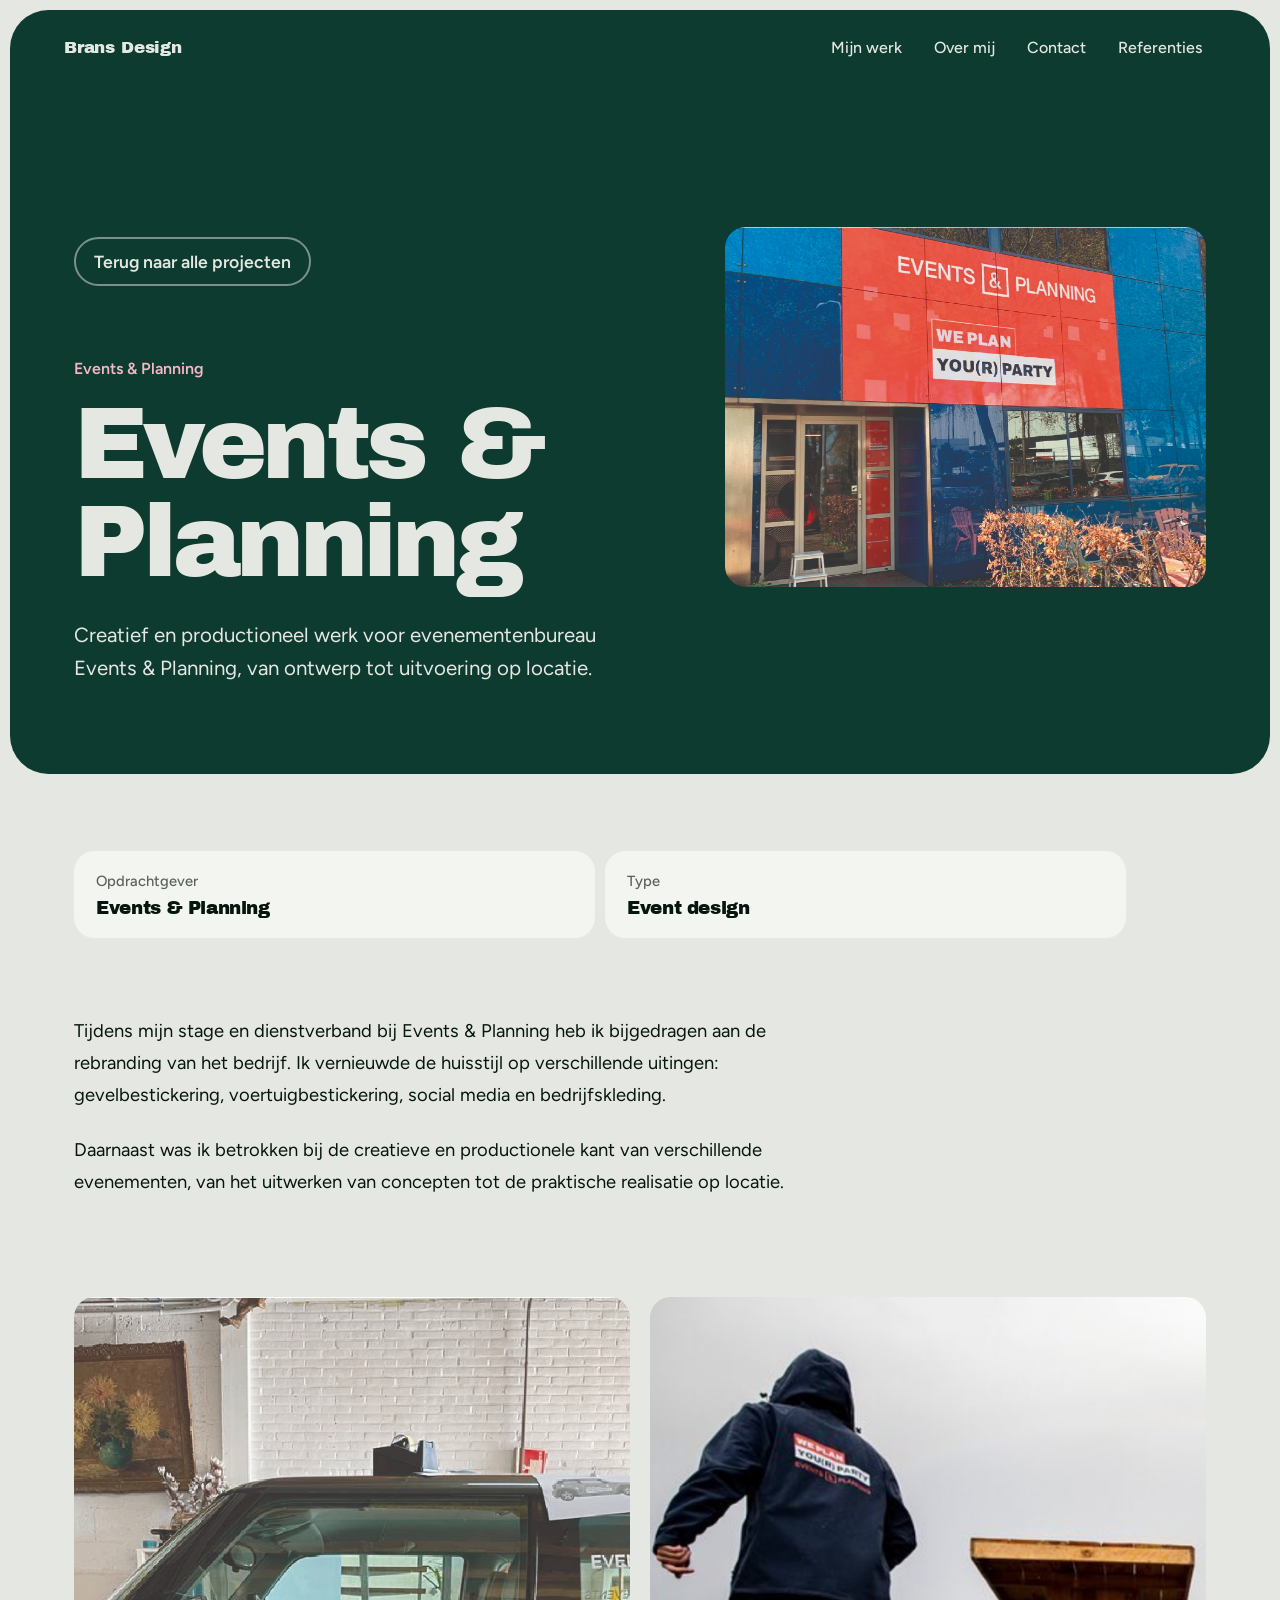
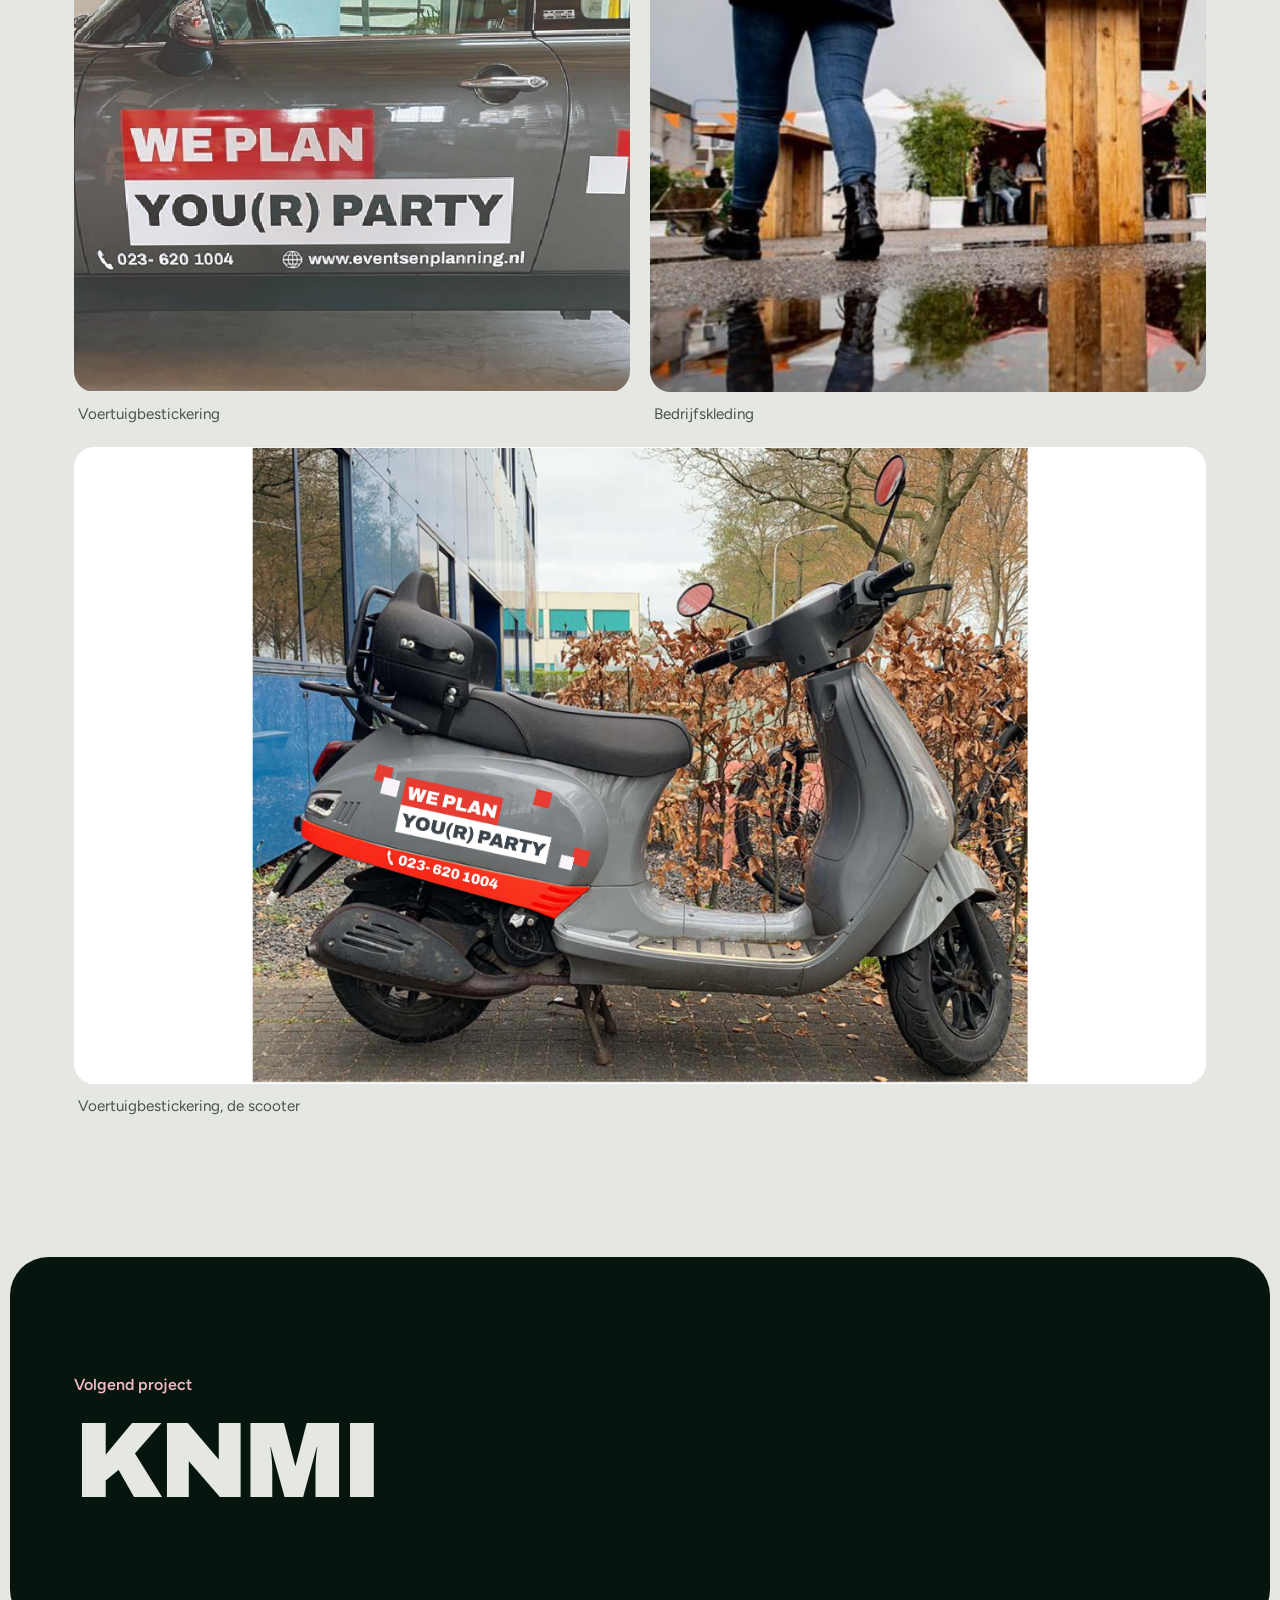
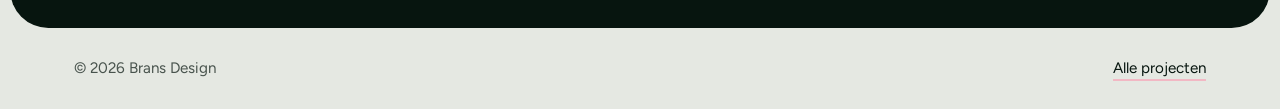
==== commit 9fb22ab4: "Minder sjabloon: eigen teksten, opdrachtgevers in de lijst, minder effecten" ====
--- a/events.html
+++ b/events.html
@@ -8,11 +8,10 @@
 <link rel="preconnect" href="https://fonts.googleapis.com">
 <link rel="preconnect" href="https://fonts.gstatic.com" crossorigin>
 <link href="https://fonts.googleapis.com/css2?family=Archivo+Black&family=Figtree:ital,wght@0,400;0,500;0,600;1,400&display=swap" rel="stylesheet">
-<link rel="stylesheet" href="style.css?v=20261124a">
-<link rel="stylesheet" href="project.css?v=20261124a">
+<link rel="stylesheet" href="style.css?v=20261124b">
+<link rel="stylesheet" href="project.css?v=20261124b">
 </head>
 <body class="proj">
-<div class="progress" aria-hidden="true"></div>
 
 <nav class="nav" aria-label="Hoofdmenu">
   <a class="logo" href="index.html">Brans Design</a>
@@ -55,6 +54,6 @@
 </main>
 
 <footer><span>© 2026 Brans Design</span><a class="tl" href="index.html#work">Alle projecten</a></footer>
-<script src="script.js?v=20261124a"></script>
+<script src="script.js?v=20261124b"></script>
 </body>
 </html>
--- a/style.css
+++ b/style.css
@@ -28,9 +28,6 @@
 /* panelen: donkere vlakken zweven met ronde hoeken op de lichte achtergrond */
 .panel,.hero,.work,.contact,.ref-hero,.p-hero,.next{margin:var(--gap) var(--gap) 0;border-radius:var(--r-panel);overflow:hidden}
 
-/* voortgang */
-.progress{position:fixed;top:0;left:0;height:3px;width:100%;background:var(--rose);transform-origin:0 50%;transform:scaleX(0);z-index:120;border-radius:0 3px 3px 0}
-
 /* navigatie: wordt een zwevende pill zodra je scrolt */
 .nav{position:fixed;top:var(--gap);left:var(--gap);right:var(--gap);z-index:100;display:flex;justify-content:space-between;align-items:center;gap:20px;padding:18px calc(var(--pad) - var(--gap));border-radius:999px;color:var(--stone);transition:background .4s,padding .4s,box-shadow .4s}
 .nav.solid{background:rgba(7,21,15,.9);backdrop-filter:blur(10px);padding-top:10px;padding-bottom:10px}
@@ -57,9 +54,7 @@
 .hero-top{display:flex;flex-wrap:wrap;justify-content:space-between;align-items:flex-start;gap:20px 40px;opacity:0;animation:fadein .9s 1s forwards}
 @keyframes fadein{to{opacity:1}}
 .hero-top p{font-size:clamp(1.15rem,1.9vw,1.5rem);line-height:1.4;max-width:30ch;font-weight:500}
-.status{display:inline-flex;align-items:center;gap:10px;font-size:1rem;font-weight:600;background:var(--rose);color:var(--night);padding:8px 16px;border-radius:999px}
-.status::before{content:"";width:9px;height:9px;border-radius:50%;background:var(--deep);animation:blink 2.4s ease-in-out infinite}
-@keyframes blink{50%{opacity:.25}}
+.hero-top .status{color:var(--rose);text-align:right;max-width:none}
 .hero h1{font-family:var(--head);font-weight:400;font-size:clamp(4.2rem,24.5vw,27rem);line-height:.84;letter-spacing:-.05em}
 .hero h1 .line{display:block;overflow:hidden;padding:.14em 0 .06em;margin-top:-.14em}
 .hero h1 .line span{display:inline-block;white-space:nowrap;transform:translateY(105%);animation:rise 1.1s var(--ease) forwards;will-change:transform}
@@ -75,28 +70,25 @@
 /* inleidende zin */
 .statement-sec{padding:clamp(90px,14vw,200px) calc(var(--pad) + var(--gap))}
 .statement{font-family:var(--head);font-weight:400;font-size:clamp(2rem,5.6vw,5.6rem);line-height:1.02;letter-spacing:-.035em;max-width:17em}
-.statement .w{opacity:.16;transition:opacity .3s}
-.statement .w.on{opacity:1}
 
 /* projecten */
 .work{background:var(--night);color:var(--stone);padding:clamp(80px,11vw,160px) var(--pad)}
 .sec-title{font-family:var(--head);font-weight:400;font-size:clamp(3rem,10vw,10rem);line-height:.9;letter-spacing:-.045em;margin-bottom:clamp(36px,6vw,80px)}
 .list{position:relative}
 .row{position:relative;display:grid;grid-template-columns:clamp(110px,13vw,200px) minmax(0,1.5fr) minmax(0,1fr) 10rem;align-items:center;gap:8px clamp(20px,4vw,64px);padding:clamp(22px,3vw,38px) 0;text-decoration:none}
-.row::before{content:"";position:absolute;top:0;left:0;right:0;height:1px;background:rgba(229,232,226,.25);transform:scaleX(0);transform-origin:left;transition:transform 1.1s var(--ease)}
-.row.in::before{transform:none}
+.row::before{content:"";position:absolute;top:0;left:0;right:0;height:1px;background:rgba(229,232,226,.25)}
 .list .row:last-child::after{content:"";position:absolute;bottom:0;left:0;right:0;height:1px;background:rgba(229,232,226,.25)}
 .row h3{font-family:var(--head);font-weight:400;font-size:clamp(1.9rem,4.8vw,4.6rem);line-height:1;letter-spacing:-.035em;transition:transform .5s var(--ease),color .3s}
 .row p{font-size:1rem;line-height:1.55;opacity:.78;max-width:40ch}
-.row .disc{justify-self:end;font-size:.92rem;font-weight:600;color:var(--rose);border:2px solid currentColor;border-radius:999px;padding:5px 14px;white-space:nowrap;transition:background .25s,color .25s}
+.row .disc{justify-self:end;text-align:right;font-size:.95rem;line-height:1.4;opacity:.75}
+.row .disc b{display:block;font-weight:600;color:var(--rose)}
 .row:hover h3,.row:focus-visible h3{transform:translateX(20px);color:var(--rose)}
-.row:hover .disc,.row:focus-visible .disc{background:var(--rose);color:var(--night);border-color:var(--rose)}
 .row .thumb{display:block;width:100%;aspect-ratio:4/3;object-fit:cover;background:#000;border-radius:var(--r-img);position:relative;transition:transform .55s var(--spring)}
 .row:hover .thumb,.row:focus-visible .thumb{transform:rotate(-3deg) scale(1.08);z-index:2}
 @media(max-width:800px){
   .row{grid-template-columns:1fr;gap:10px}
   .row h3{transform:none!important}
-  .row .disc{justify-self:start}
+  .row .disc{justify-self:start;text-align:left}
   .row .thumb{order:5;aspect-ratio:16/10;margin-top:6px}
 }
 
@@ -105,14 +97,12 @@
 .about .sec-title{color:var(--deep)}
 .about-grid{display:grid;grid-template-columns:5fr 7fr;gap:clamp(32px,7vw,110px);align-items:start}
 .about-photo{position:sticky;top:100px;width:100%;max-width:460px}
-.about-photo .img{position:relative;overflow:hidden;aspect-ratio:4/5;background:var(--night);border-radius:var(--r-panel);clip-path:inset(0 0 100% 0 round var(--r-panel));transition:clip-path 1.2s var(--ease)}
-.about-photo.in .img{clip-path:inset(0 round var(--r-panel))}
+.about-photo .img{position:relative;overflow:hidden;aspect-ratio:4/5;background:var(--night);border-radius:var(--r-panel)}
 .about-photo img{width:100%;height:100%;object-fit:cover;object-position:40% 50%}
 .about-text p{max-width:58ch;margin-bottom:1.2em;font-size:1.15rem;line-height:1.7}
-.skills{list-style:none;margin-top:36px;display:flex;flex-wrap:wrap;gap:10px}
-.skills li{font-family:var(--head);font-size:1.1rem;letter-spacing:-.02em;padding:10px 20px;border:2px solid var(--night);border-radius:999px;transition:transform .45s var(--spring),background .25s}
-.skills li:hover{transform:rotate(-4deg) translateY(-3px);background:var(--rose)}
-.skills li:nth-child(even):hover{transform:rotate(3deg) translateY(-3px)}
+.skills{list-style:none;margin-top:36px;max-width:480px}
+.skills li{font-family:var(--head);font-size:1.25rem;letter-spacing:-.02em;padding:12px 0;border-top:1px solid rgba(7,21,15,.25)}
+.skills li:last-child{border-bottom:1px solid rgba(7,21,15,.25)}
 @media(max-width:860px){.about-grid{grid-template-columns:1fr}.about-photo{position:relative;top:auto;max-width:340px}}
 
 /* contact */
@@ -138,16 +128,10 @@
 .ref .quote a{text-decoration:underline;text-decoration-color:var(--rose);text-decoration-thickness:2px;text-underline-offset:5px}
 @media(max-width:820px){.ref{grid-template-columns:1fr}}
 
-.reveal .frame{clip-path:inset(0 0 100% 0 round var(--r-img));transition:clip-path 1.1s var(--ease)}
-.reveal.in .frame{clip-path:inset(0 round var(--r-img))}
 
 @media(prefers-reduced-motion:reduce){
   html{scroll-behavior:auto}
   *{animation-duration:.01ms!important;animation-delay:0s!important;transition-duration:.01ms!important}
   .hero h1 .line span{transform:none}
-  .about-photo .img,.reveal .frame{clip-path:none}
   .hero-top{opacity:1}
-  .statement .w{opacity:1}
-  .row::before{transform:none}
-  .status::before{animation:none}
 }
--- a/project.css
+++ b/project.css
@@ -4,12 +4,11 @@
 .p-hero{background:var(--deep);color:var(--stone);padding:120px var(--pad) clamp(50px,7vw,100px);display:grid;grid-template-columns:1.1fr .9fr;gap:clamp(28px,5vw,80px);align-items:end;min-height:calc(86svh - var(--gap))}
 .p-hero .back{display:inline-flex;margin-bottom:clamp(28px,6vw,70px);font-weight:600;text-decoration:none;padding:8px 18px;border-radius:999px;border:2px solid rgba(229,232,226,.5);transition:background .25s,color .25s,border-color .25s}
 .p-hero .back:hover{background:var(--rose);border-color:var(--rose);color:var(--night)}
-.p-hero .disc{display:inline-block;font-size:.95rem;font-weight:600;background:var(--rose);color:var(--night);padding:5px 14px;border-radius:999px;margin-bottom:18px}
+.p-hero .disc{display:block;font-size:1rem;font-weight:600;color:var(--rose);margin-bottom:14px}
 .p-hero h1{font-family:var(--head);font-weight:400;font-size:clamp(2.8rem,8vw,8.2rem);line-height:.95;letter-spacing:-.045em;overflow-wrap:break-word;opacity:0;transform:translateY(40px);animation:pin .9s .1s var(--ease) forwards}
 @keyframes pin{to{opacity:1;transform:none}}
 .p-hero .lead{font-size:clamp(1.1rem,1.6vw,1.35rem);line-height:1.6;max-width:44ch;margin-top:28px;opacity:0;animation:fadein .8s .5s forwards}
-.p-hero-img{overflow:hidden;background:#000;aspect-ratio:4/3;align-self:center;border-radius:var(--r-img);clip-path:inset(100% 0 0 0 round var(--r-img));animation:wipe 1.1s .3s var(--ease) forwards}
-@keyframes wipe{to{clip-path:inset(0 round var(--r-img))}}
+.p-hero-img{overflow:hidden;background:#000;aspect-ratio:4/3;align-self:center;border-radius:var(--r-img)}
 .p-hero-img img{width:100%;height:100%;object-fit:cover;will-change:transform}
 .p-hero-img.fit img{object-fit:contain}
 .p-hero-img.light{background:#fff}
@@ -54,11 +53,10 @@
 
 /* volgend project */
 .next{display:block;background:var(--night);color:var(--stone);padding:clamp(60px,9vw,130px) var(--pad);text-decoration:none}
-.next small{display:inline-block;font-size:.95rem;font-weight:600;margin-bottom:16px;color:var(--night);background:var(--rose);padding:5px 14px;border-radius:999px}
+.next small{display:block;font-size:1rem;font-weight:600;margin-bottom:12px;color:var(--rose)}
 .next strong{display:block;font-family:var(--head);font-weight:400;font-size:clamp(2.4rem,8.4vw,8.6rem);line-height:.95;letter-spacing:-.045em;transition:transform .5s var(--ease),color .3s}
 .next:hover strong,.next:focus-visible strong{transform:translateX(20px);color:var(--rose)}
 
 @media(prefers-reduced-motion:reduce){
   .p-hero h1,.p-hero .lead{opacity:1;transform:none}
-  .p-hero-img{clip-path:none}
 }
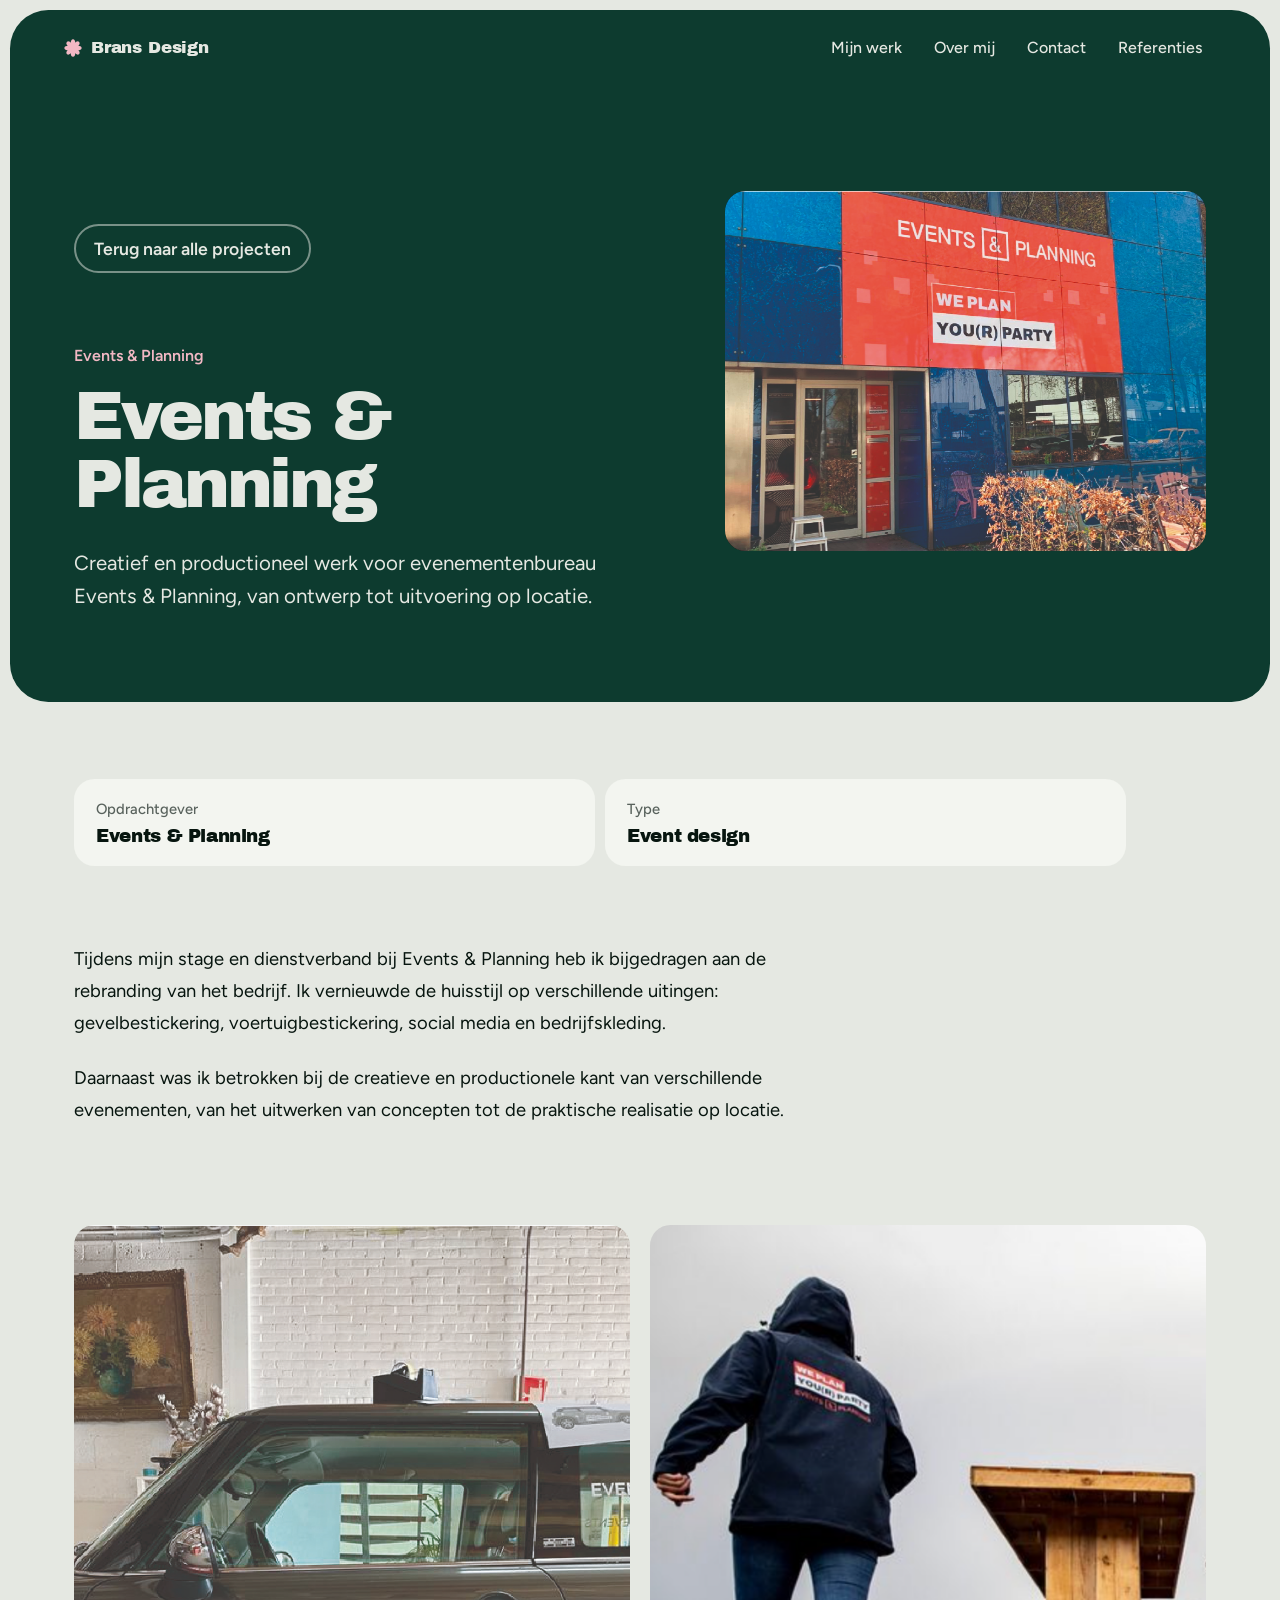
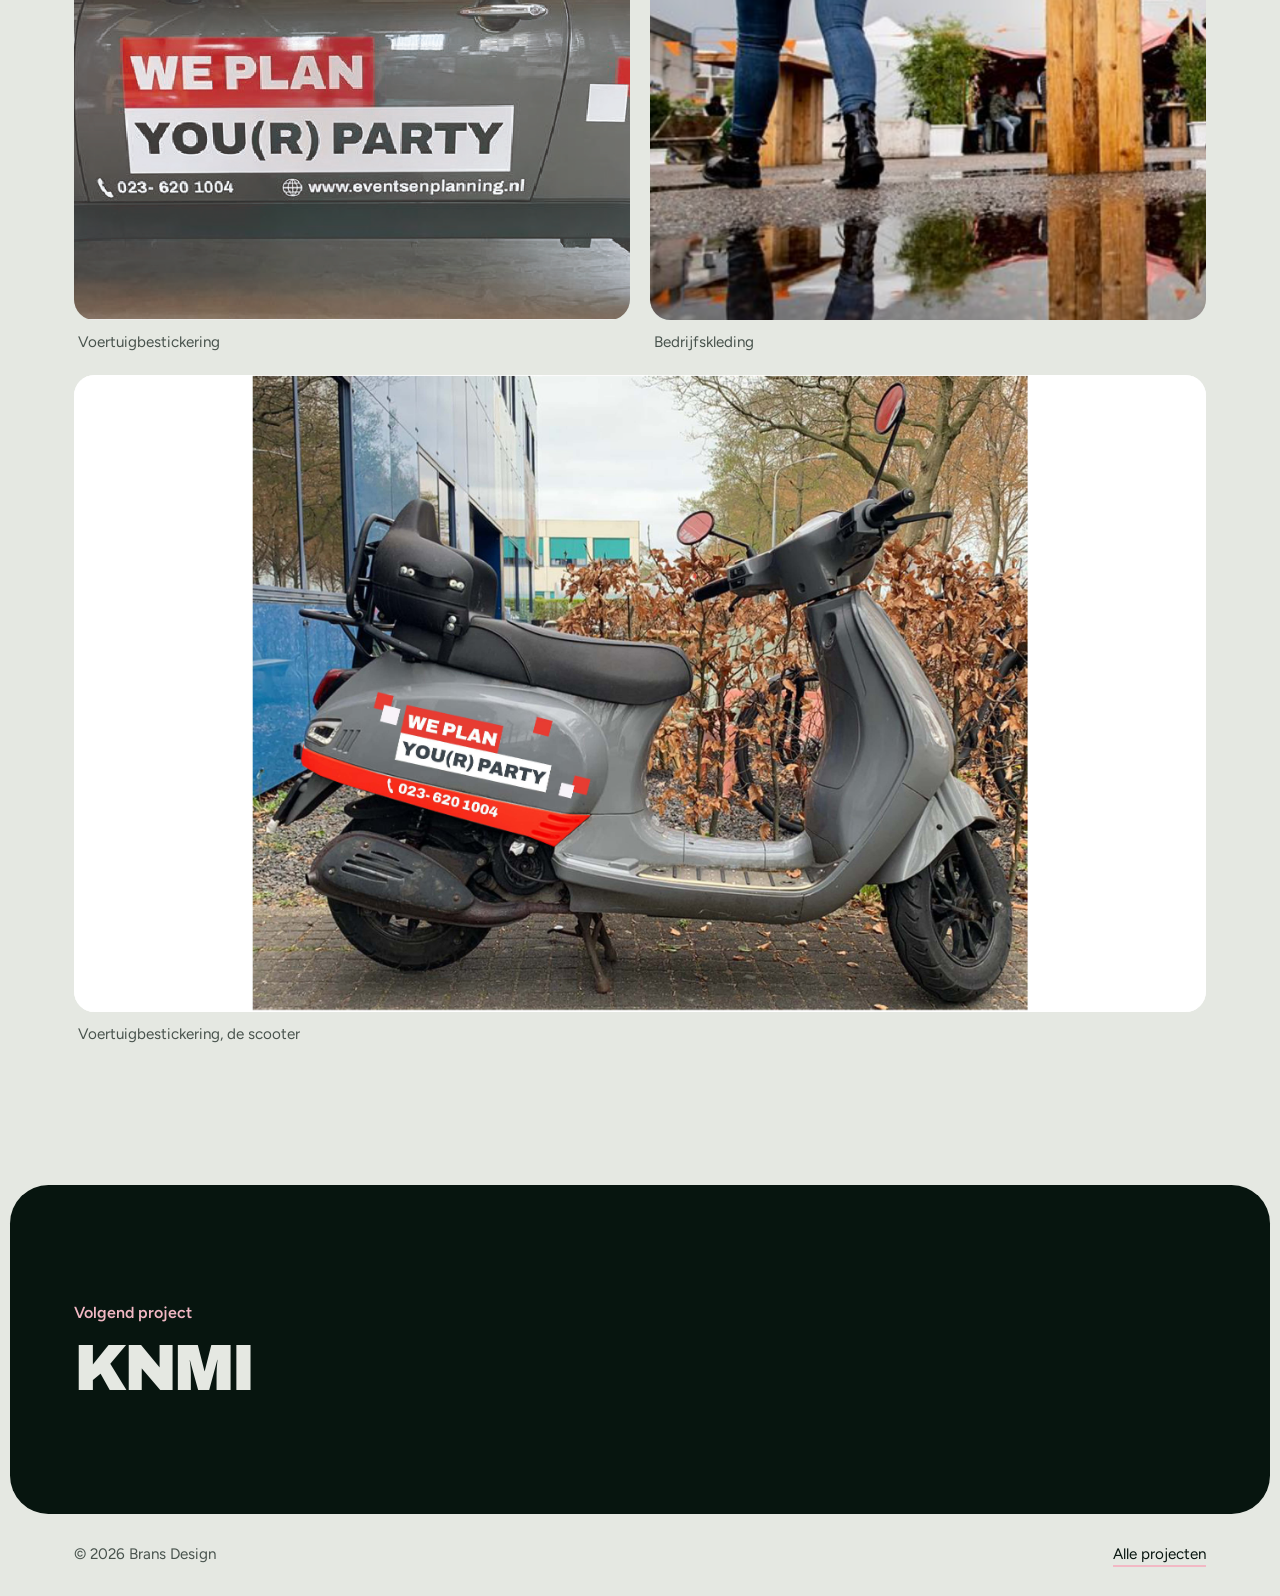
==== commit bd0b371d: "Rustiger formaat, fotostapel om te schuiven en de roze bloem" ====
--- a/events.html
+++ b/events.html
@@ -8,8 +8,8 @@
 <link rel="preconnect" href="https://fonts.googleapis.com">
 <link rel="preconnect" href="https://fonts.gstatic.com" crossorigin>
 <link href="https://fonts.googleapis.com/css2?family=Archivo+Black&family=Figtree:ital,wght@0,400;0,500;0,600;1,400&display=swap" rel="stylesheet">
-<link rel="stylesheet" href="style.css?v=20261124b">
-<link rel="stylesheet" href="project.css?v=20261124b">
+<link rel="stylesheet" href="style.css?v=20261124c">
+<link rel="stylesheet" href="project.css?v=20261124c">
 </head>
 <body class="proj">
 
@@ -54,6 +54,6 @@
 </main>
 
 <footer><span>© 2026 Brans Design</span><a class="tl" href="index.html#work">Alle projecten</a></footer>
-<script src="script.js?v=20261124b"></script>
+<script src="script.js?v=20261124c"></script>
 </body>
 </html>
--- a/style.css
+++ b/style.css
@@ -31,7 +31,9 @@
 /* navigatie: wordt een zwevende pill zodra je scrolt */
 .nav{position:fixed;top:var(--gap);left:var(--gap);right:var(--gap);z-index:100;display:flex;justify-content:space-between;align-items:center;gap:20px;padding:18px calc(var(--pad) - var(--gap));border-radius:999px;color:var(--stone);transition:background .4s,padding .4s,box-shadow .4s}
 .nav.solid{background:rgba(7,21,15,.9);backdrop-filter:blur(10px);padding-top:10px;padding-bottom:10px}
-.nav .logo{font-family:var(--head);font-size:1.05rem;letter-spacing:-.01em;text-decoration:none}
+.nav .logo{display:inline-flex;align-items:center;gap:9px;font-family:var(--head);font-size:1.05rem;letter-spacing:-.01em;text-decoration:none}
+.nav .logo::before{content:"";width:18px;height:18px;background:var(--rose);-webkit-mask:url(assets/bloem.svg) center/contain no-repeat;mask:url(assets/bloem.svg) center/contain no-repeat;transition:transform .6s var(--spring)}
+.nav .logo:hover::before{transform:rotate(90deg)}
 .nav .links{display:flex;gap:4px}
 .nav a.link{text-decoration:none;white-space:nowrap;font-size:1rem;font-weight:500;padding:7px 14px;border-radius:999px;transition:background .25s,color .25s}
 .nav a.link:hover{background:rgba(229,232,226,.14)}
@@ -50,41 +52,58 @@
 .pill:hover{background:var(--rose);border-color:var(--rose);color:var(--night);transform:rotate(-3deg)}
 
 /* hero: alleen letters */
-.hero{background:var(--deep);color:var(--stone);min-height:calc(100svh - 2 * var(--gap));padding:120px var(--pad) 40px;display:flex;flex-direction:column;justify-content:space-between;gap:48px}
+.hero{background:var(--deep);color:var(--stone);min-height:calc(100svh - 2 * var(--gap));padding:120px var(--pad) clamp(40px,5vw,70px);display:flex;flex-direction:column;justify-content:space-between;gap:40px}
+.hero-main{display:grid;grid-template-columns:minmax(0,1fr) minmax(0,.95fr);align-items:end;gap:clamp(24px,4vw,64px)}
 .hero-top{display:flex;flex-wrap:wrap;justify-content:space-between;align-items:flex-start;gap:20px 40px;opacity:0;animation:fadein .9s 1s forwards}
 @keyframes fadein{to{opacity:1}}
 .hero-top p{font-size:clamp(1.15rem,1.9vw,1.5rem);line-height:1.4;max-width:30ch;font-weight:500}
 .hero-top .status{color:var(--rose);text-align:right;max-width:none}
-.hero h1{font-family:var(--head);font-weight:400;font-size:clamp(4.2rem,24.5vw,27rem);line-height:.84;letter-spacing:-.05em}
+.hero h1{font-family:var(--head);font-weight:400;font-size:clamp(3.2rem,10.5vw,10.5rem);line-height:.86;letter-spacing:-.05em}
 .hero h1 .line{display:block;overflow:hidden;padding:.14em 0 .06em;margin-top:-.14em}
 .hero h1 .line span{display:inline-block;white-space:nowrap;transform:translateY(105%);animation:rise 1.1s var(--ease) forwards;will-change:transform}
-.hero h1 .line:nth-child(2){padding-left:6vw}
+.hero h1 .line:nth-child(2){padding-left:.5em}
 .hero h1 .line:nth-child(2) span{animation-delay:.12s}
 @keyframes rise{to{transform:none}}
 /* elke letter springt even op als je eroverheen gaat */
 .ch{display:inline-block;cursor:default;transition:transform .5s var(--spring),color .25s}
 .ch:hover{transform:translateY(-.08em) rotate(-5deg);color:var(--rose)}
 .ch:nth-child(even):hover{transform:translateY(-.08em) rotate(4deg)}
-@media(max-width:860px){.hero{padding-top:130px}.hero h1{font-size:clamp(3.4rem,23vw,9rem)}.hero h1 .line:nth-child(2){padding-left:9vw}}
+/* fotostapel: foto's uit projecten die je opzij kunt schuiven */
+.stack{position:relative;height:clamp(300px,34vw,500px);touch-action:pan-y}
+.stack .card{position:absolute;left:var(--x);top:var(--y);width:62%;aspect-ratio:4/3;object-fit:cover;border-radius:var(--r-img);background:#000;box-shadow:0 18px 40px -12px rgba(0,0,0,.55);transform:translate(var(--dx,0px),var(--dy,0px)) rotate(var(--rot));cursor:grab;user-select:none;-webkit-user-drag:none;transition:transform .5s var(--spring);opacity:0;animation:drop .7s var(--spring) forwards}
+.stack .card:nth-child(1){animation-delay:.5s}.stack .card:nth-child(2){animation-delay:.62s}.stack .card:nth-child(3){animation-delay:.74s}.stack .card:nth-child(4){animation-delay:.86s}
+@keyframes drop{from{opacity:0;translate:0 -30px;scale:1.08}to{opacity:1;translate:0 0;scale:1}}
+.stack .card.drag{transition:none;cursor:grabbing}
+.stack .hint{position:absolute;right:0;bottom:-6px;font-size:.92rem;font-weight:500;color:var(--rose);opacity:0;animation:fadein .6s 1.6s forwards}
+@media(max-width:860px){
+  .hero{padding-top:130px;min-height:0}
+  .hero-main{grid-template-columns:1fr}
+  .hero h1{font-size:clamp(3.2rem,19vw,7rem)}
+  .stack{height:min(76vw,380px)}
+  .stack .card{width:66%}
+  .stack{margin-bottom:34px}
+  .stack .hint{bottom:-34px;left:0;right:auto}
+}
 
 /* inleidende zin */
-.statement-sec{padding:clamp(90px,14vw,200px) calc(var(--pad) + var(--gap))}
-.statement{font-family:var(--head);font-weight:400;font-size:clamp(2rem,5.6vw,5.6rem);line-height:1.02;letter-spacing:-.035em;max-width:17em}
+.statement-sec{padding:clamp(70px,10vw,150px) calc(var(--pad) + var(--gap))}
+.statement{font-family:var(--head);font-weight:400;font-size:clamp(1.6rem,3.6vw,3.4rem);line-height:1.08;letter-spacing:-.03em;max-width:20em}
 
 /* projecten */
-.work{background:var(--night);color:var(--stone);padding:clamp(80px,11vw,160px) var(--pad)}
-.sec-title{font-family:var(--head);font-weight:400;font-size:clamp(3rem,10vw,10rem);line-height:.9;letter-spacing:-.045em;margin-bottom:clamp(36px,6vw,80px)}
+.work{background:var(--night);color:var(--stone);padding:clamp(70px,9vw,130px) var(--pad)}
+.sec-title{font-family:var(--head);font-weight:400;font-size:clamp(2.2rem,5vw,4.6rem);line-height:.95;letter-spacing:-.04em;margin-bottom:clamp(28px,4vw,56px)}
 .list{position:relative}
-.row{position:relative;display:grid;grid-template-columns:clamp(110px,13vw,200px) minmax(0,1.5fr) minmax(0,1fr) 10rem;align-items:center;gap:8px clamp(20px,4vw,64px);padding:clamp(22px,3vw,38px) 0;text-decoration:none}
+.row{position:relative;display:grid;grid-template-columns:clamp(110px,12vw,180px) minmax(0,1.3fr) minmax(0,1fr) 10rem;align-items:center;gap:8px clamp(20px,4vw,64px);padding:clamp(22px,3vw,38px) 0;text-decoration:none}
 .row::before{content:"";position:absolute;top:0;left:0;right:0;height:1px;background:rgba(229,232,226,.25)}
 .list .row:last-child::after{content:"";position:absolute;bottom:0;left:0;right:0;height:1px;background:rgba(229,232,226,.25)}
-.row h3{font-family:var(--head);font-weight:400;font-size:clamp(1.9rem,4.8vw,4.6rem);line-height:1;letter-spacing:-.035em;transition:transform .5s var(--ease),color .3s}
+.row h3{font-family:var(--head);font-weight:400;font-size:clamp(1.5rem,2.8vw,2.7rem);line-height:1.02;letter-spacing:-.03em;transition:transform .5s var(--ease),color .3s}
 .row p{font-size:1rem;line-height:1.55;opacity:.78;max-width:40ch}
 .row .disc{justify-self:end;text-align:right;font-size:.95rem;line-height:1.4;opacity:.75}
 .row .disc b{display:block;font-weight:600;color:var(--rose)}
 .row:hover h3,.row:focus-visible h3{transform:translateX(20px);color:var(--rose)}
-.row .thumb{display:block;width:100%;aspect-ratio:4/3;object-fit:cover;background:#000;border-radius:var(--r-img);position:relative;transition:transform .55s var(--spring)}
-.row:hover .thumb,.row:focus-visible .thumb{transform:rotate(-3deg) scale(1.08);z-index:2}
+.row .thumb{display:block;width:100%;aspect-ratio:4/3;object-fit:cover;background:#000;border-radius:var(--r-img);position:relative;transform:rotate(-2deg);transition:transform .55s var(--spring)}
+.row:nth-child(even) .thumb{transform:rotate(2.2deg)}
+.row:hover .thumb,.row:focus-visible .thumb{transform:rotate(0deg) scale(1.08);z-index:2}
 @media(max-width:800px){
   .row{grid-template-columns:1fr;gap:10px}
   .row h3{transform:none!important}
@@ -93,32 +112,39 @@
 }
 
 /* over mij */
-.about{padding:clamp(80px,11vw,160px) calc(var(--pad) + var(--gap))}
+.about{padding:clamp(70px,9vw,130px) calc(var(--pad) + var(--gap))}
 .about .sec-title{color:var(--deep)}
 .about-grid{display:grid;grid-template-columns:5fr 7fr;gap:clamp(32px,7vw,110px);align-items:start}
-.about-photo{position:sticky;top:100px;width:100%;max-width:460px}
+.about-photo{position:sticky;top:100px;width:100%;max-width:420px}
 .about-photo .img{position:relative;overflow:hidden;aspect-ratio:4/5;background:var(--night);border-radius:var(--r-panel)}
 .about-photo img{width:100%;height:100%;object-fit:cover;object-position:40% 50%}
 .about-text p{max-width:58ch;margin-bottom:1.2em;font-size:1.15rem;line-height:1.7}
 .skills{list-style:none;margin-top:36px;max-width:480px}
-.skills li{font-family:var(--head);font-size:1.25rem;letter-spacing:-.02em;padding:12px 0;border-top:1px solid rgba(7,21,15,.25)}
+.skills li{font-family:var(--head);font-size:1.1rem;letter-spacing:-.02em;padding:12px 0;border-top:1px solid rgba(7,21,15,.25)}
 .skills li:last-child{border-bottom:1px solid rgba(7,21,15,.25)}
 @media(max-width:860px){.about-grid{grid-template-columns:1fr}.about-photo{position:relative;top:auto;max-width:340px}}
 
+/* de bloem: een terugkerend merkje */
+.bloom{position:absolute;display:block;background:var(--rose);-webkit-mask:url(assets/bloem.svg) center/contain no-repeat;mask:url(assets/bloem.svg) center/contain no-repeat;animation:spin 40s linear infinite;pointer-events:none}
+@keyframes spin{to{transform:rotate(1turn)}}
+.about-photo .bloom{width:clamp(80px,9vw,120px);aspect-ratio:1;right:-28px;top:-30px;z-index:2}
+.contact{position:relative}
+.contact .bloom{width:clamp(220px,30vw,440px);aspect-ratio:1;right:calc(-1 * clamp(60px,7vw,120px));bottom:calc(-1 * clamp(60px,7vw,120px));animation-duration:70s}
+
 /* contact */
-.contact{background:var(--deep);color:var(--stone);padding:clamp(90px,13vw,190px) var(--pad) clamp(70px,9vw,120px)}
-.contact h2{font-family:var(--head);font-weight:400;font-size:clamp(2.2rem,10vw,11.5rem);line-height:.88;letter-spacing:-.05em}
-.contact .sub{font-size:clamp(1.15rem,1.9vw,1.5rem);font-weight:500;margin:clamp(24px,4vw,44px) 0 clamp(30px,5vw,56px);max-width:34ch}
-.mail{display:inline-block;font-family:var(--head);font-size:clamp(1rem,4.2vw,3.4rem);letter-spacing:-.03em;text-decoration:none;background:var(--rose);color:var(--night);padding:.4em .9em;border-radius:999px;max-width:100%;overflow-wrap:anywhere;transition:transform .5s var(--spring)}
+.contact{background:var(--deep);color:var(--stone);padding:clamp(80px,10vw,150px) var(--pad) clamp(70px,9vw,120px)}
+.contact h2{position:relative;font-family:var(--head);font-weight:400;font-size:clamp(2.2rem,6vw,5.8rem);line-height:.92;letter-spacing:-.045em}
+.contact .sub{position:relative;font-size:clamp(1.15rem,1.9vw,1.5rem);font-weight:500;margin:clamp(24px,4vw,44px) 0 clamp(30px,5vw,56px);max-width:34ch}
+.mail{position:relative;display:inline-block;font-family:var(--head);font-size:clamp(1rem,2.6vw,2rem);letter-spacing:-.03em;text-decoration:none;background:var(--rose);color:var(--night);padding:.4em .9em;border-radius:999px;max-width:100%;overflow-wrap:anywhere;transition:transform .5s var(--spring)}
 .mail:hover{transform:rotate(-2deg) scale(1.03)}
-.more{display:flex;flex-wrap:wrap;gap:12px;margin-top:clamp(36px,5vw,64px)}
+.more{position:relative;display:flex;flex-wrap:wrap;gap:12px;margin-top:clamp(36px,5vw,64px)}
 footer{padding:28px calc(var(--pad) + var(--gap));display:flex;flex-wrap:wrap;justify-content:space-between;gap:10px;font-size:.95rem}
 footer span{opacity:.7}
 footer .tl:hover{color:var(--deep)}
 
 /* referenties */
-.ref-hero{background:var(--deep);color:var(--stone);padding:170px var(--pad) clamp(60px,8vw,110px)}
-.ref-hero h1{font-family:var(--head);font-weight:400;font-size:clamp(2.6rem,11vw,11rem);line-height:.88;letter-spacing:-.05em;max-width:9em}
+.ref-hero{background:var(--deep);color:var(--stone);padding:150px var(--pad) clamp(50px,6vw,90px)}
+.ref-hero h1{font-family:var(--head);font-weight:400;font-size:clamp(2.4rem,7vw,6.5rem);line-height:.92;letter-spacing:-.045em;max-width:9em}
 .ref-hero p{font-size:clamp(1.15rem,1.9vw,1.5rem);font-weight:500;margin-top:32px;max-width:36ch}
 .refs-sec{padding:clamp(40px,6vw,90px) var(--gap);display:grid;gap:var(--gap)}
 .ref{display:grid;grid-template-columns:4fr 8fr;gap:clamp(24px,6vw,100px);padding:clamp(30px,5vw,64px) calc(var(--pad) - var(--gap));background:var(--paper);border-radius:var(--r-panel)}
@@ -134,4 +160,6 @@
   *{animation-duration:.01ms!important;animation-delay:0s!important;transition-duration:.01ms!important}
   .hero h1 .line span{transform:none}
   .hero-top{opacity:1}
+  .stack .card,.stack .hint{opacity:1}
+  .bloom{animation:none}
 }
--- a/project.css
+++ b/project.css
@@ -1,11 +1,11 @@
 /* Projectpagina's: bouwt voort op style.css */
 
 /* hero */
-.p-hero{background:var(--deep);color:var(--stone);padding:120px var(--pad) clamp(50px,7vw,100px);display:grid;grid-template-columns:1.1fr .9fr;gap:clamp(28px,5vw,80px);align-items:end;min-height:calc(86svh - var(--gap))}
+.p-hero{background:var(--deep);color:var(--stone);padding:120px var(--pad) clamp(50px,7vw,100px);display:grid;grid-template-columns:1.1fr .9fr;gap:clamp(28px,5vw,80px);align-items:end;min-height:calc(78svh - var(--gap))}
 .p-hero .back{display:inline-flex;margin-bottom:clamp(28px,6vw,70px);font-weight:600;text-decoration:none;padding:8px 18px;border-radius:999px;border:2px solid rgba(229,232,226,.5);transition:background .25s,color .25s,border-color .25s}
 .p-hero .back:hover{background:var(--rose);border-color:var(--rose);color:var(--night)}
 .p-hero .disc{display:block;font-size:1rem;font-weight:600;color:var(--rose);margin-bottom:14px}
-.p-hero h1{font-family:var(--head);font-weight:400;font-size:clamp(2.8rem,8vw,8.2rem);line-height:.95;letter-spacing:-.045em;overflow-wrap:break-word;opacity:0;transform:translateY(40px);animation:pin .9s .1s var(--ease) forwards}
+.p-hero h1{font-family:var(--head);font-weight:400;font-size:clamp(2.4rem,5.4vw,5.6rem);line-height:.98;letter-spacing:-.045em;overflow-wrap:break-word;opacity:0;transform:translateY(40px);animation:pin .9s .1s var(--ease) forwards}
 @keyframes pin{to{opacity:1;transform:none}}
 .p-hero .lead{font-size:clamp(1.1rem,1.6vw,1.35rem);line-height:1.6;max-width:44ch;margin-top:28px;opacity:0;animation:fadein .8s .5s forwards}
 .p-hero-img{overflow:hidden;background:#000;aspect-ratio:4/3;align-self:center;border-radius:var(--r-img)}
@@ -54,7 +54,7 @@
 /* volgend project */
 .next{display:block;background:var(--night);color:var(--stone);padding:clamp(60px,9vw,130px) var(--pad);text-decoration:none}
 .next small{display:block;font-size:1rem;font-weight:600;margin-bottom:12px;color:var(--rose)}
-.next strong{display:block;font-family:var(--head);font-weight:400;font-size:clamp(2.4rem,8.4vw,8.6rem);line-height:.95;letter-spacing:-.045em;transition:transform .5s var(--ease),color .3s}
+.next strong{display:block;font-family:var(--head);font-weight:400;font-size:clamp(2rem,5vw,5rem);line-height:.95;letter-spacing:-.045em;transition:transform .5s var(--ease),color .3s}
 .next:hover strong,.next:focus-visible strong{transform:translateX(20px);color:var(--rose)}
 
 @media(prefers-reduced-motion:reduce){
